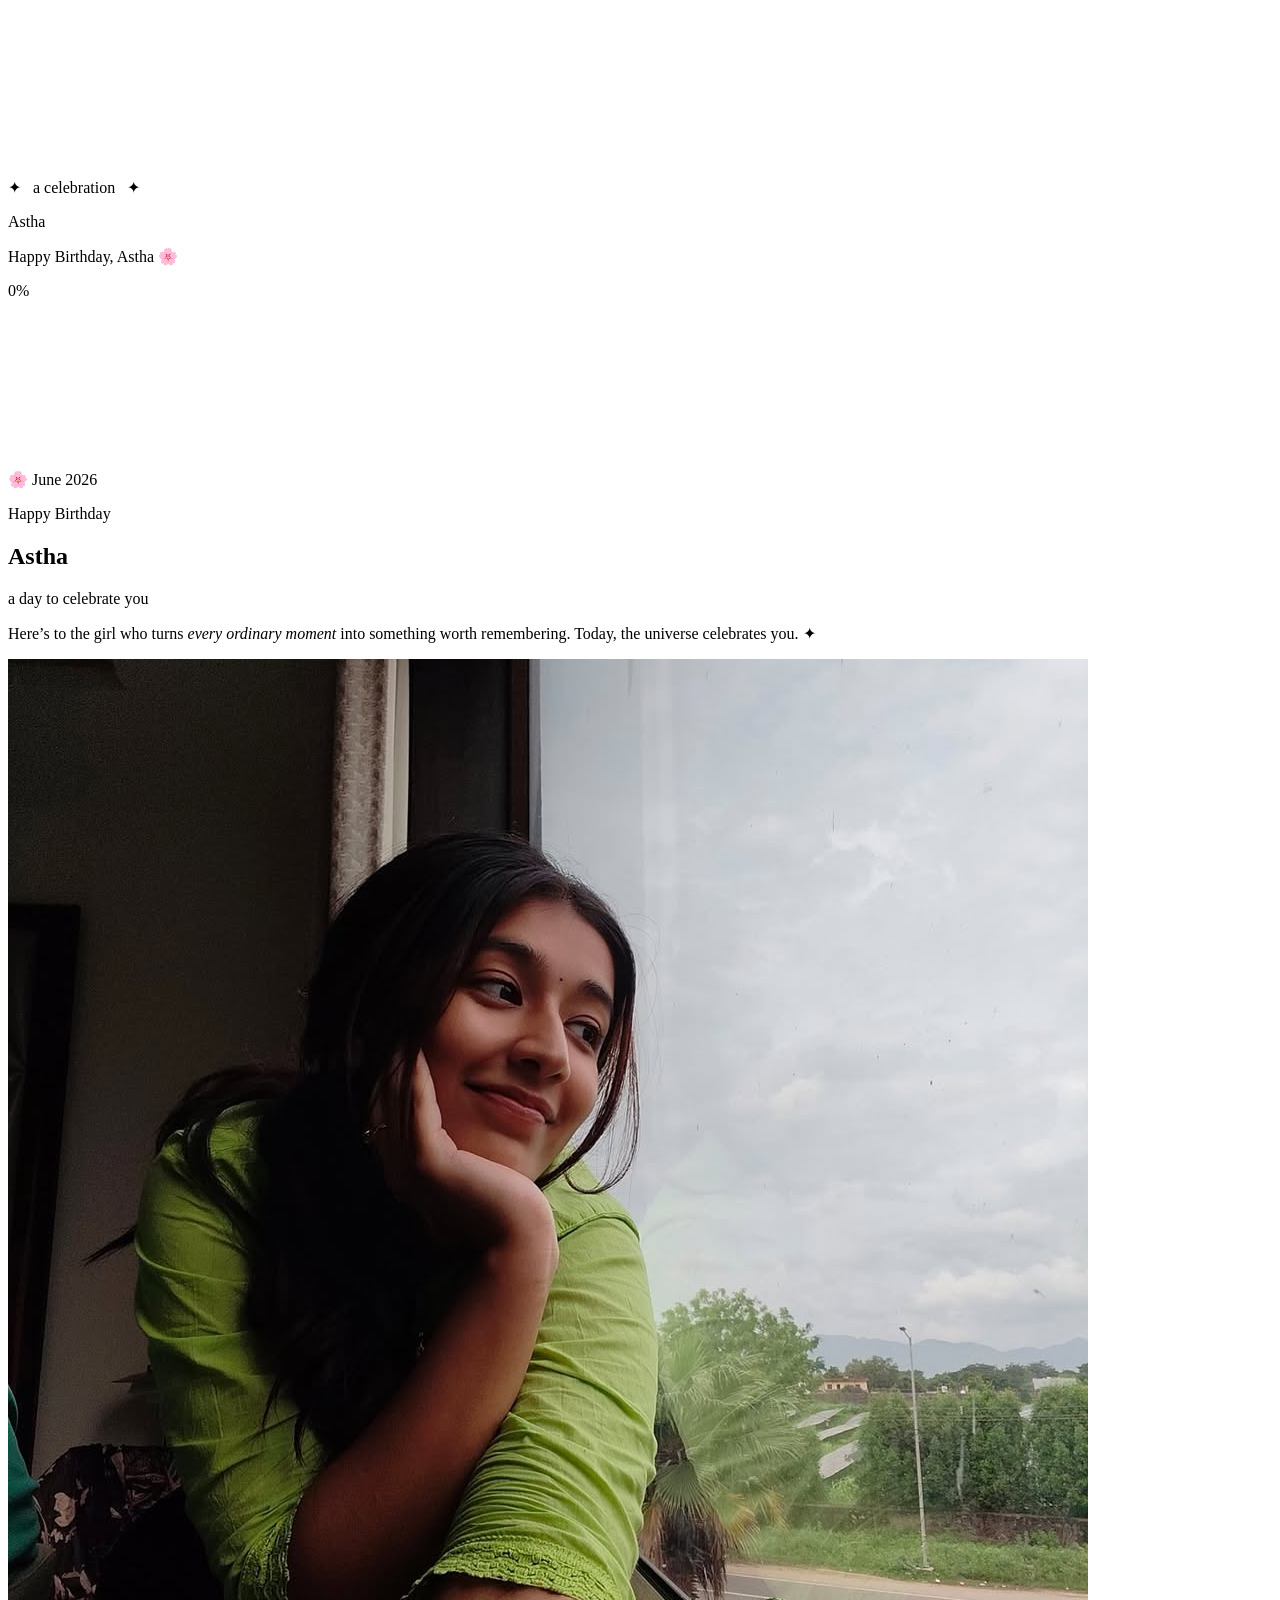
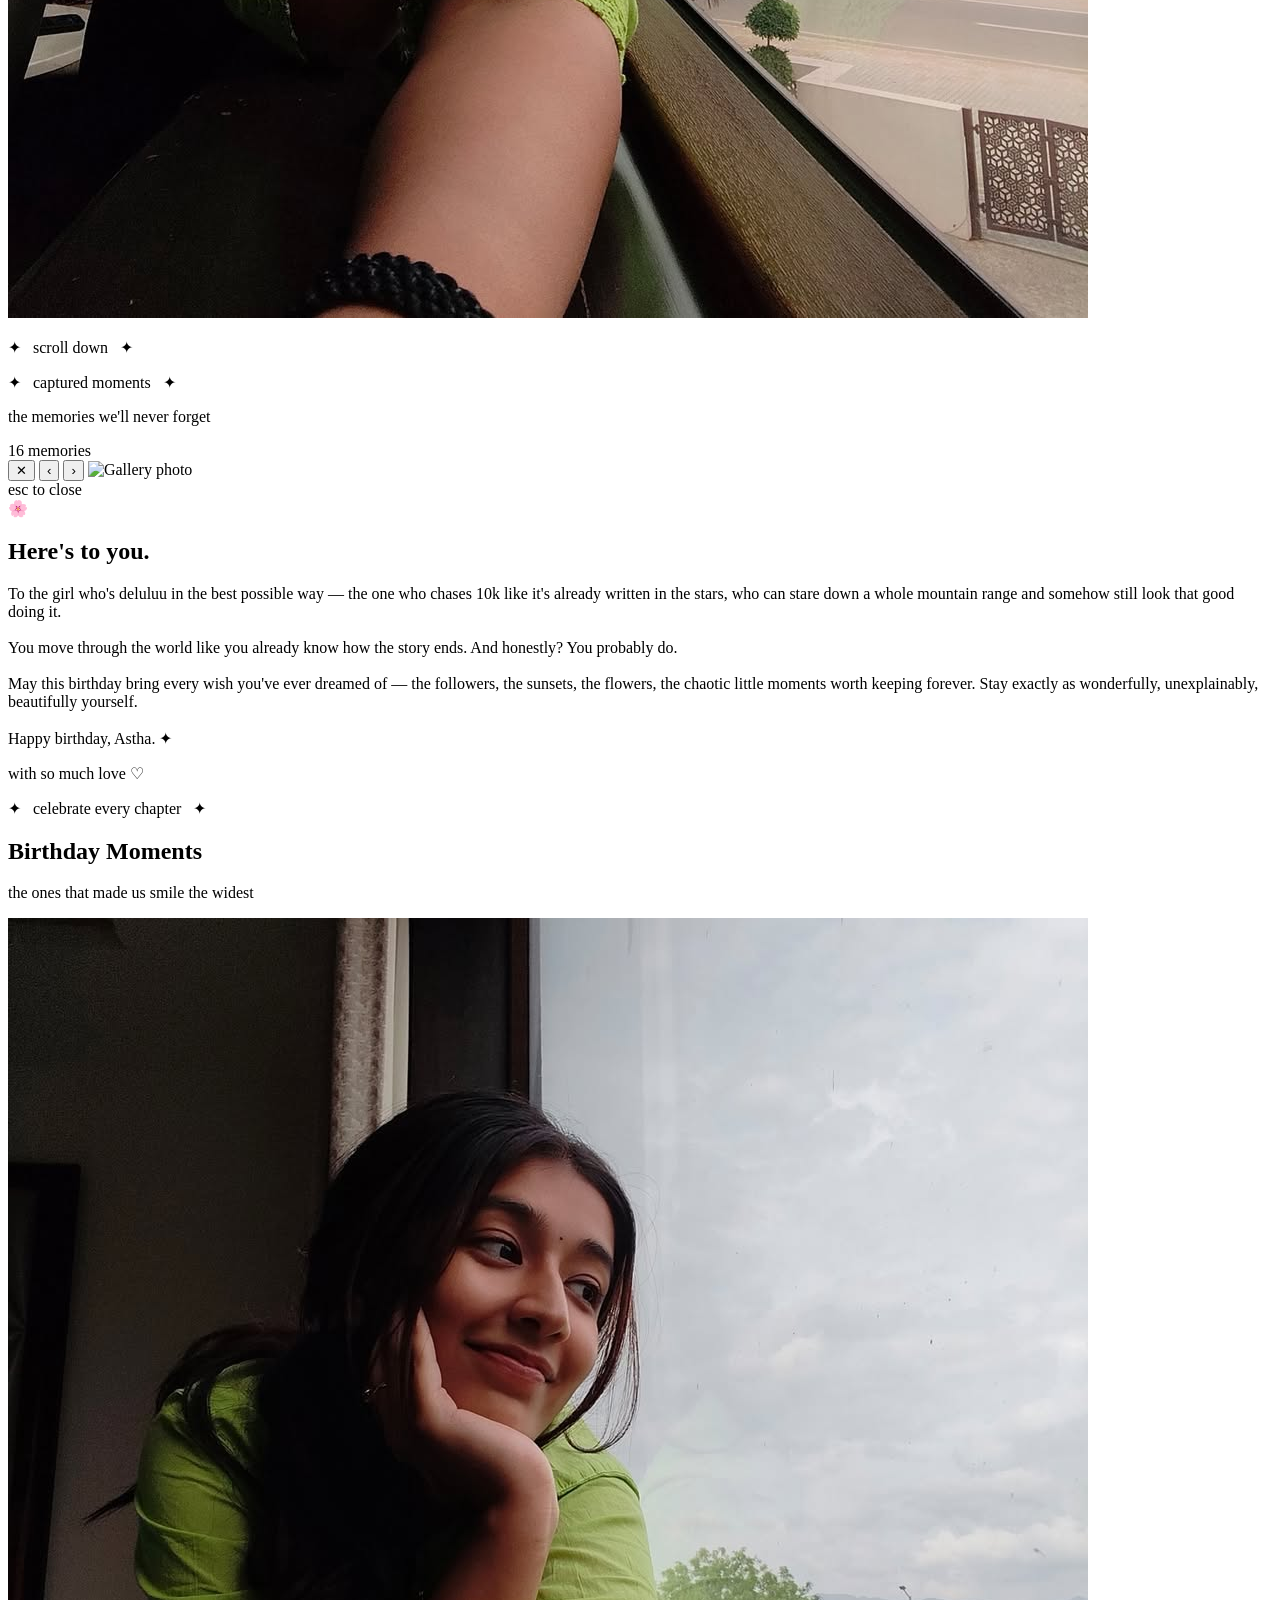
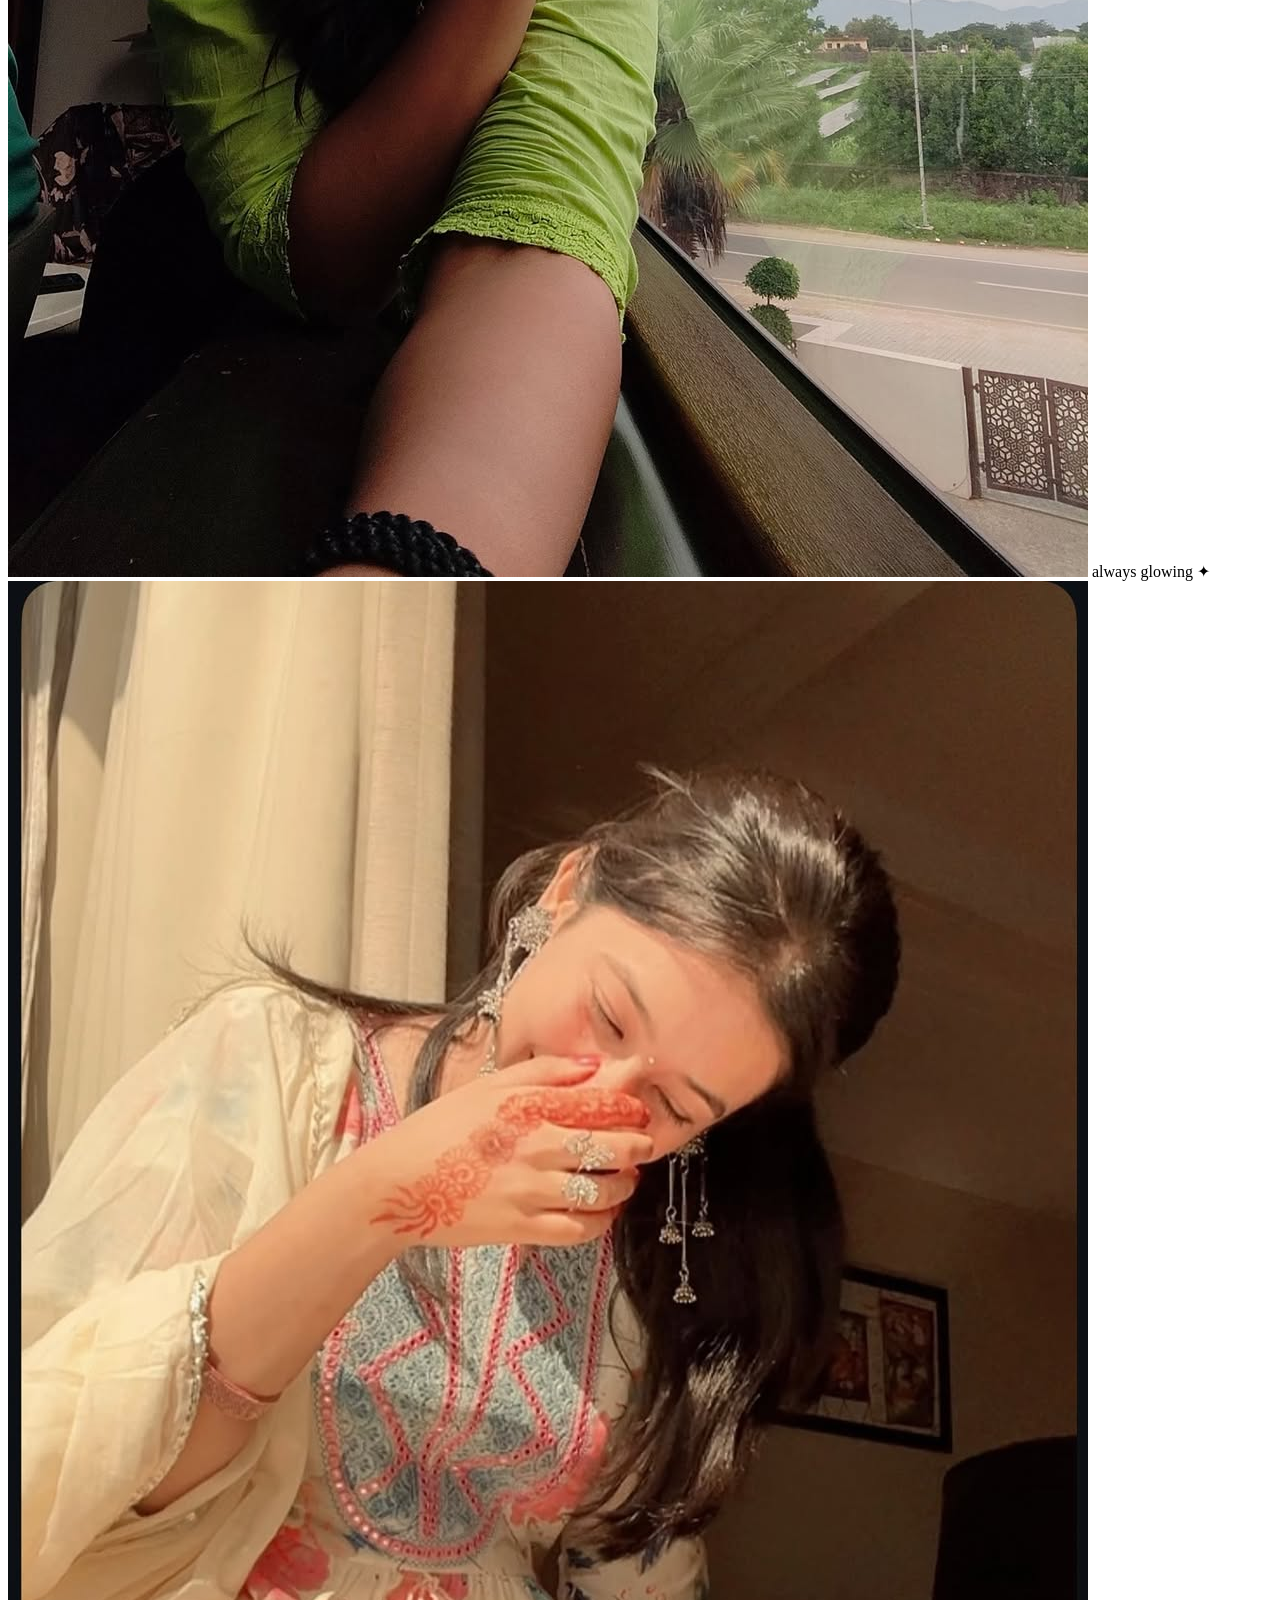
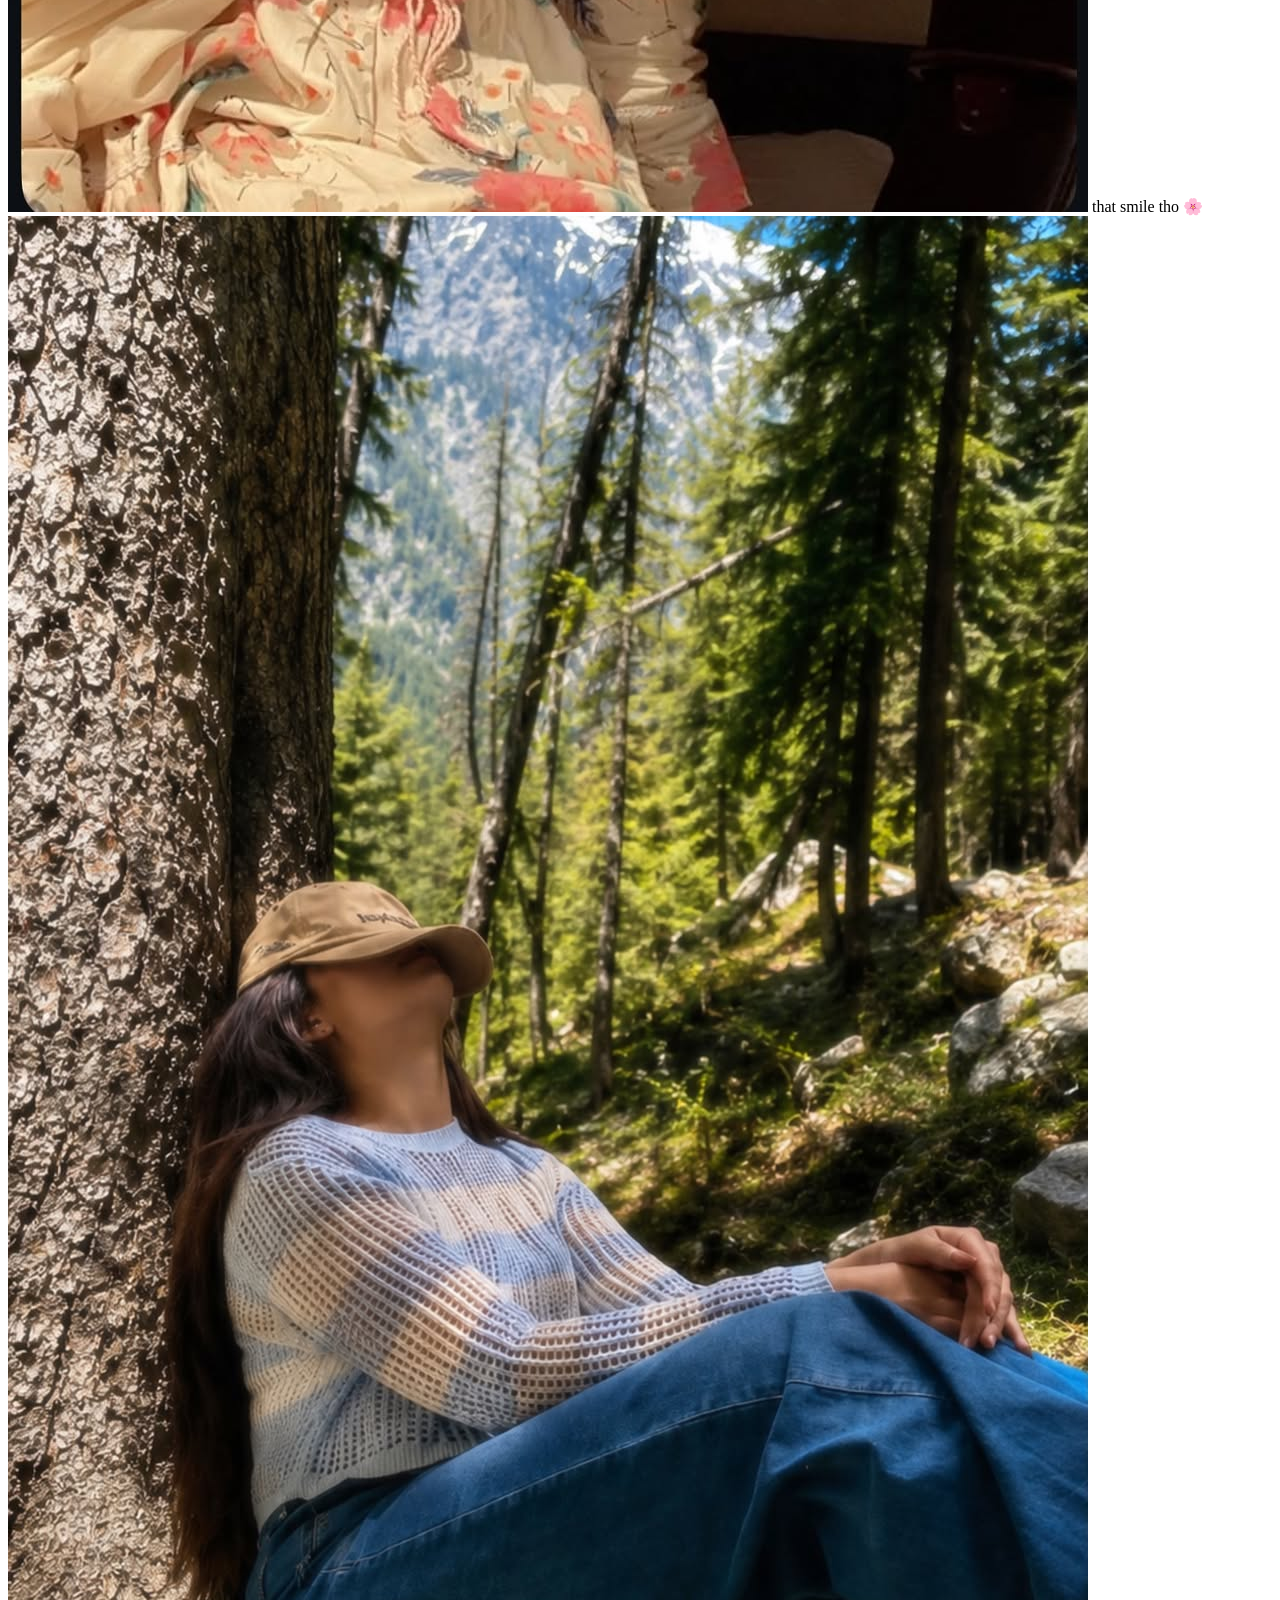
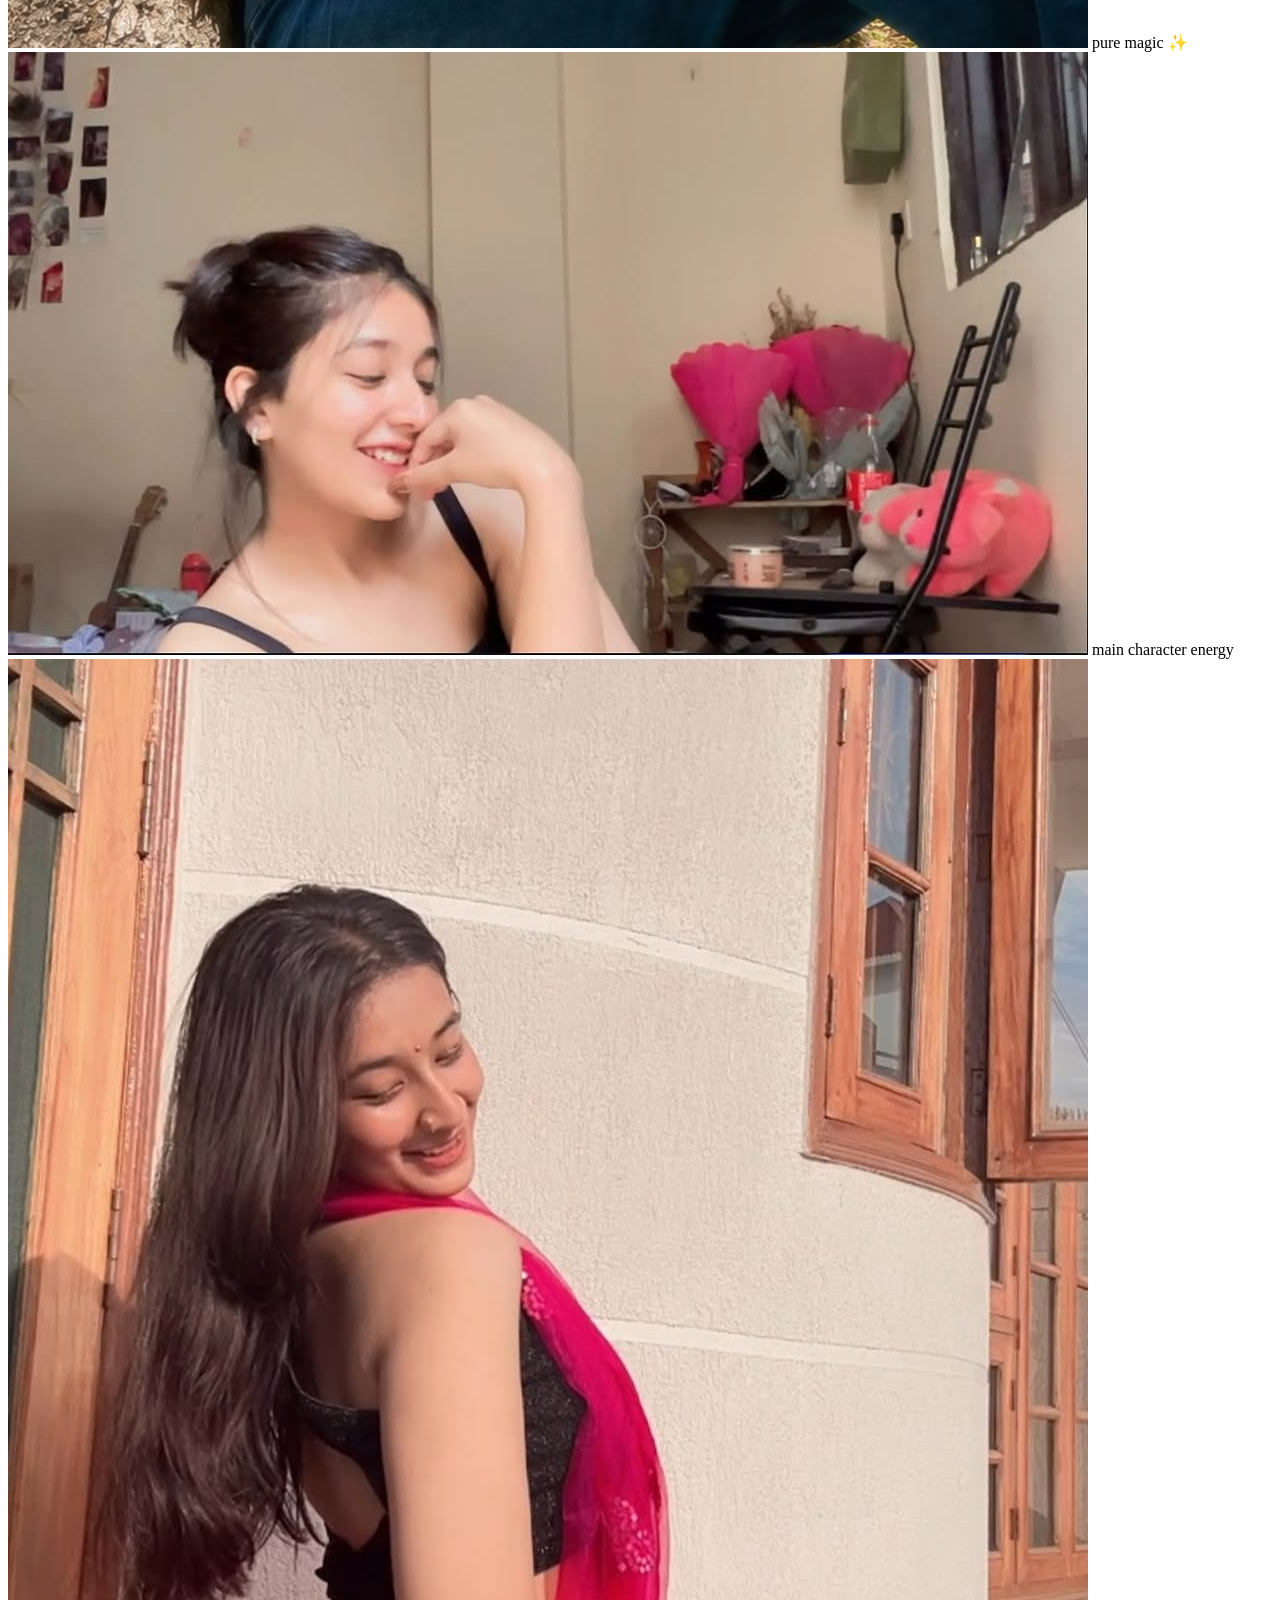
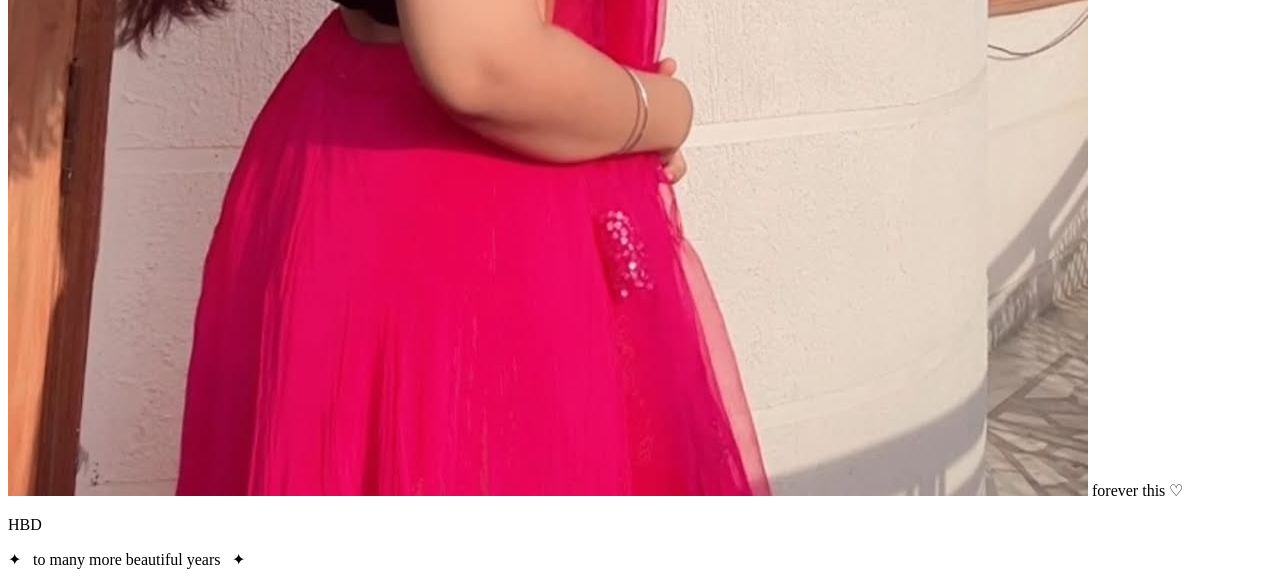
==== index.html @ abc04888 "Fix HTML structure and update stylesheet link" ====
<!DOCTYPE html>
<html lang="en">

<head>
    <meta charset="UTF-8" />
    <meta name="viewport" content="width=device-width, initial-scale=1.0" />
    <title>Happy Birthday, Astha 🌸</title>
    <meta name="description" content="A beautiful birthday celebration page for Astha — filled with memories, wishes, and love." />
    <link rel="preconnect" href="https://fonts.googleapis.com" />
    <link rel="preconnect" href="https://fonts.gstatic.com" crossorigin />
    <link
        href="https://fonts.googleapis.com/css2?family=Bodoni+Moda:ital,opsz,wght@0,6..96,300;1,6..96,300&family=Plus+Jakarta+Sans:wght@300;400;500&family=Dancing+Script:wght@600;700&display=swap"
        rel="stylesheet" />
    <link rel="stylesheet" href="Style.css" />
</head>

<body class="loading">

    <!-- scroll bar -->
    <div id="scroll-bar"></div>

    <!-- ══════ LOADER ══════ -->
    <div id="loader">
        <canvas id="loader-canvas"></canvas>
        <p class="ldr-pre">✦ &nbsp; a celebration &nbsp; ✦</p>
        <div class="ldr-name" aria-label="Astha">
            <span class="ll">A</span><span class="ll">s</span><span class="ll">t</span><span class="ll">h</span><span
                class="ll">a</span>
        </div>
        <p class="ldr-wish">Happy Birthday, Astha 🌸</p>
        <div class="ldr-bar-wrap">
            <div class="ldr-bar"></div>
        </div>
        <p class="ldr-pct" id="ldr-pct">0%</p>
    </div>

    <!-- ══════ MAIN CANVAS ══════ -->
    <canvas id="petals"></canvas>

    <!-- ══════ HERO ══════ -->
    <section class="hero">
        <div class="hero-glow" id="hero-glow"></div>

        <!-- Left: Message -->
        <div class="hero-left">
            <span class="hero-tag">🌸 June 2026</span>
            <p class="hero-greeting">Happy Birthday</p>
            <h1 class="hero-name-full">Astha</h1>
            <p class="hero-date">a day to celebrate you</p>
            <p class="hero-wish">Here’s to the girl who turns <em>every ordinary moment</em> into something worth remembering. Today, the universe celebrates you. ✦</p>
        </div>

        <!-- Right: Full photo -->
        <div class="hero-right">
            <div class="hero-img-glow"></div>
            <img src="imgs/img (2).jpg" alt="Astha" />
        </div>

        <div class="hero-bottom">
            <p class="hero-scroll-txt">✦ &nbsp; scroll down &nbsp; ✦</p>
            <div class="chevron"></div>
        </div>
    </section>

    <!-- ══════ MARQUEE ══════ -->
    <div class="marquee-wrap" aria-hidden="true">
        <div class="mq-track" id="mq"></div>
    </div>

    <!-- ══════ GALLERY ══════ -->
    <section class="gallery-section">
        <div class="gallery-header">
            <div class="eye-wrap" id="eye-wrap">
                <span class="eye-inner">✦ &nbsp; captured moments &nbsp; ✦</span>
            </div>
            <p class="gallery-subtitle" id="gallery-subtitle">the memories we'll never forget</p>
            <div class="gallery-header-line">
                <span class="gallery-counter">16 memories</span>
            </div>
        </div>
        <div class="masonry" id="gallery"></div>
    </section>

    <!-- ══════ LIGHTBOX ══════ -->
    <div class="lightbox" id="lightbox">
        <div class="lightbox-backdrop" id="lightbox-backdrop"></div>
        <div class="lightbox-content">
            <button class="lightbox-close" id="lightbox-close" aria-label="Close lightbox">✕</button>
            <button class="lightbox-nav lightbox-prev" id="lightbox-prev" aria-label="Previous image">‹</button>
            <button class="lightbox-nav lightbox-next" id="lightbox-next" aria-label="Next image">›</button>
            <img class="lightbox-img" id="lightbox-img" src="" alt="Gallery photo" />
            <div class="lightbox-meta">
                <span class="lightbox-num" id="lightbox-num"></span>
                <span class="lightbox-dot"></span>
                <span class="lightbox-hint">esc to close</span>
            </div>
            <div class="lightbox-indicators" id="lightbox-indicators"></div>
        </div>
    </div>

    <!-- ══════ DIVIDER ══════ -->
    <div class="divider" aria-hidden="true"><span>🌸</span></div>

    <!-- ══════ MESSAGE ══════ -->
    <section class="msg-section">
        <h2 class="msg-title" id="msg-title">Here's to you.</h2>
        <p class="msg-body" id="msg-body">
            To the girl who's <span class="msg-em">deluluu</span> in the best possible way — the one who
            chases <span class="msg-hi">10k</span> like it's already written in the stars,
            who can stare down a whole mountain range and somehow still look that good doing it.
            <br /><br />
            You move through the world like you already know how the story ends.
            And honestly? You probably do.
            <br /><br />
            May this birthday bring every wish you've ever dreamed of —
            the followers, the sunsets, the flowers, the chaotic little moments worth keeping forever.
            Stay exactly as <span class="msg-em">wonderfully, unexplainably, beautifully</span> yourself.
            <br /><br />
            <span class="msg-hi">Happy birthday, Astha. ✦</span>
        </p>
        <span class="msg-sig">with so much love ♡</span>
    </section>

    <!-- ══════ BIRTHDAY MOMENTS ══════ -->
    <section class="bday-section" id="bday-section">
        <div class="bday-header">
            <p class="bday-eyebrow" id="bday-eyebrow">✦ &nbsp; celebrate every chapter &nbsp; ✦</p>
            <h2 class="bday-title" id="bday-title">Birthday Moments</h2>
            <p class="bday-subtitle" id="bday-subtitle">the ones that made us smile the widest</p>
        </div>

        <div class="bday-scatter" id="bday-scatter">
            <div class="bday-polaroid" id="bday-pol-1">
                <img src="imgs/img (2).jpg" alt="Birthday moment" loading="lazy" />
                <span class="bday-polaroid-label">always glowing ✦</span>
            </div>
            <div class="bday-polaroid" id="bday-pol-2">
                <img src="imgs/img (5).jpg" alt="Birthday moment" loading="lazy" />
                <span class="bday-polaroid-label">that smile tho 🌸</span>
            </div>
            <div class="bday-polaroid" id="bday-pol-3">
                <img src="imgs/img (8).jpg" alt="Birthday moment" loading="lazy" />
                <span class="bday-polaroid-label">pure magic ✨</span>
            </div>
            <div class="bday-polaroid" id="bday-pol-4">
                <img src="imgs/img (12).jpg" alt="Birthday moment" loading="lazy" />
                <span class="bday-polaroid-label">main character energy</span>
            </div>
            <div class="bday-polaroid" id="bday-pol-5">
                <img src="imgs/img (14).jpg" alt="Birthday moment" loading="lazy" />
                <span class="bday-polaroid-label">forever this ♡</span>
            </div>
        </div>

        <div class="bday-footer">
            <p class="bday-wish-big">HBD</p>
            <p class="bday-footer-sub">✦ &nbsp; to many more beautiful years &nbsp; ✦</p>
        </div>
    </section>

    <script src="script.js"></script>
</body>

</html>
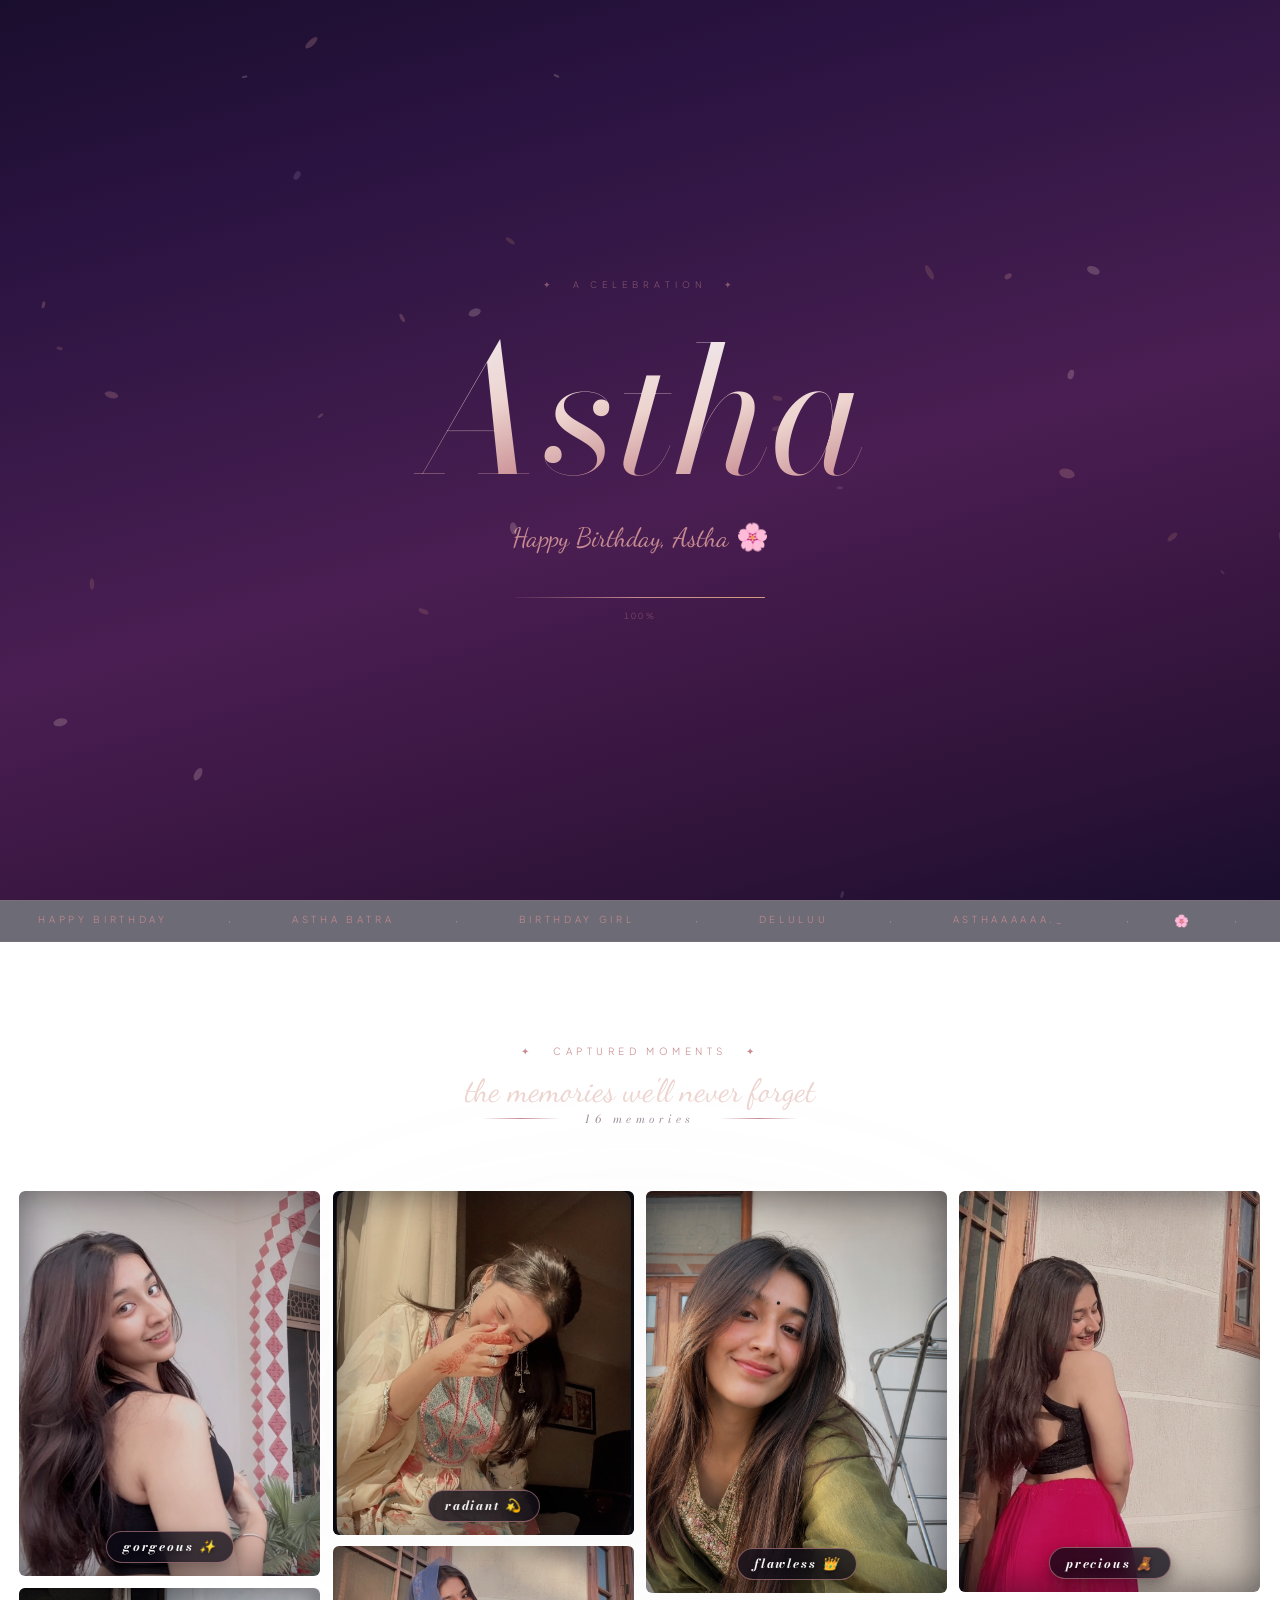
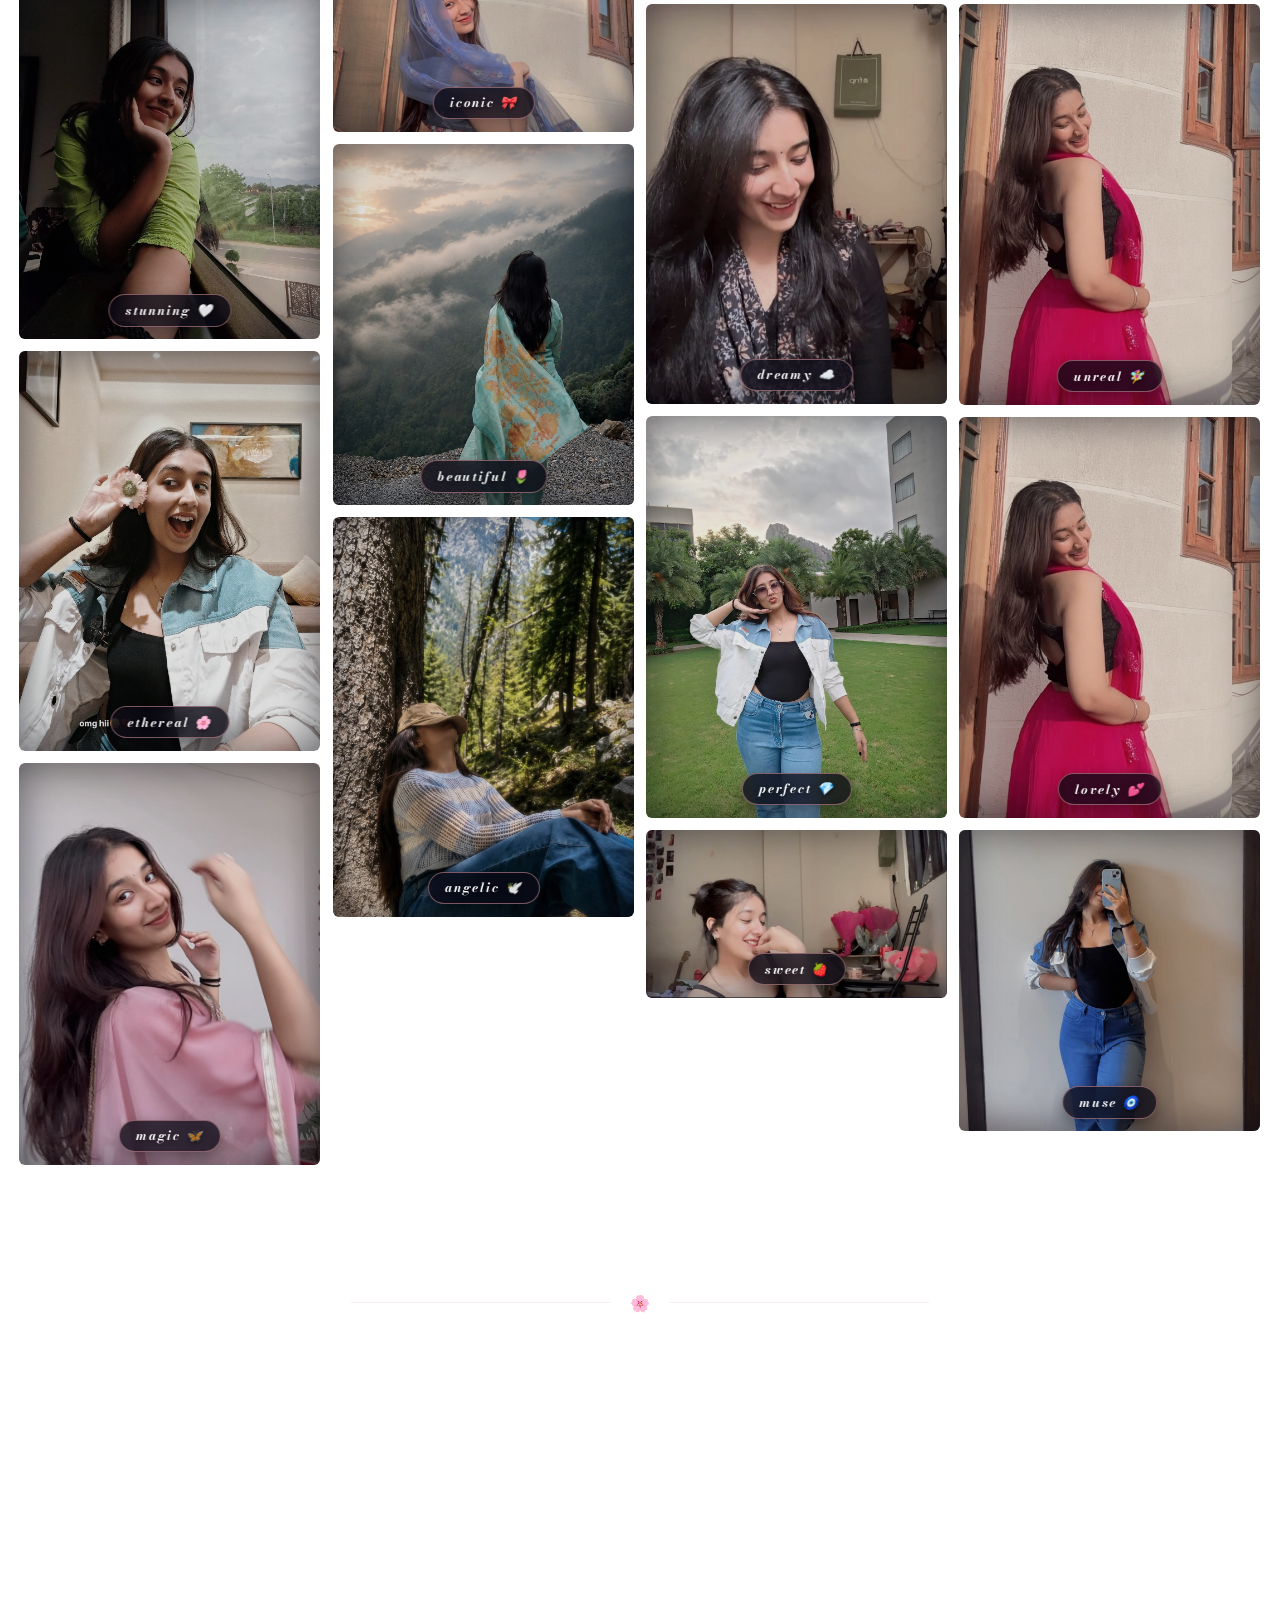
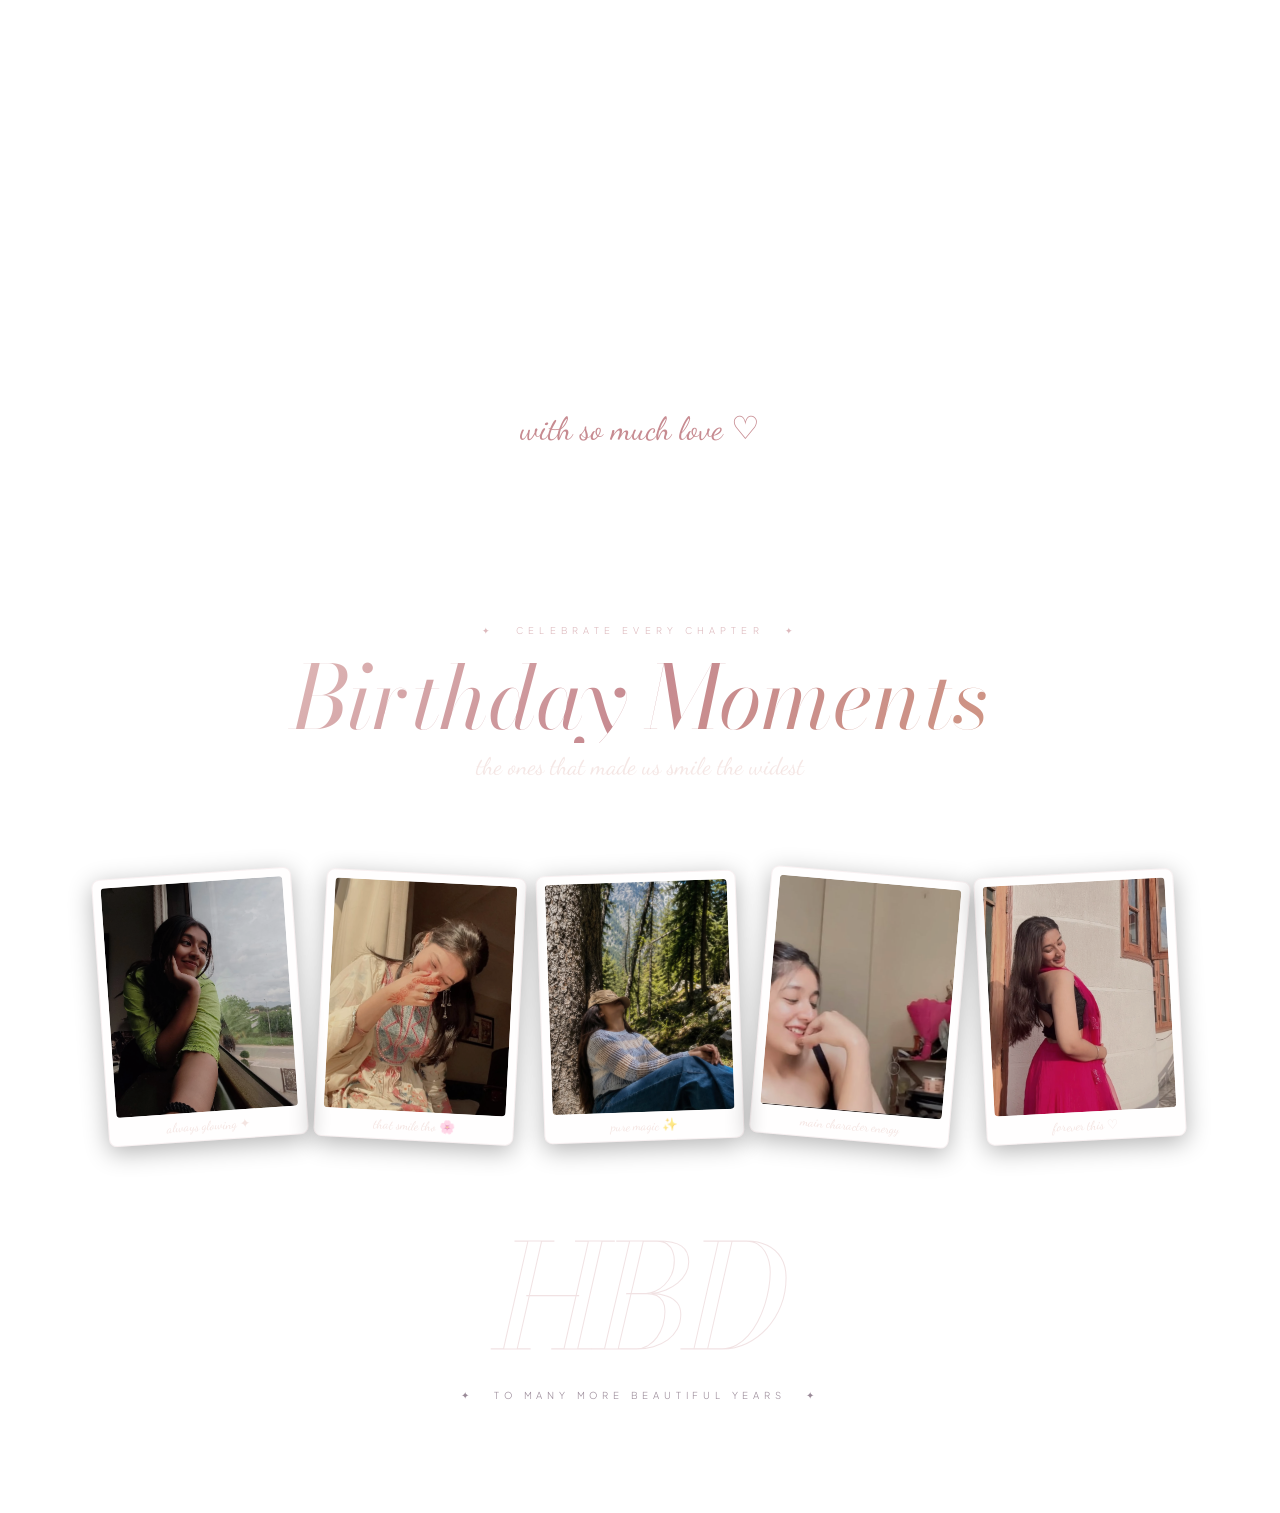
==== commit 45e3506d: "Replace script source from n.js to script.js" ====
--- a/index.html
+++ b/index.html
@@ -11,7 +11,7 @@
     <link
         href="https://fonts.googleapis.com/css2?family=Bodoni+Moda:ital,opsz,wght@0,6..96,300;1,6..96,300&family=Plus+Jakarta+Sans:wght@300;400;500&family=Dancing+Script:wght@600;700&display=swap"
         rel="stylesheet" />
-    <link rel="stylesheet" href="Style.css" />
+    <link rel="stylesheet" href="style.css" />
 </head>
 
 <body class="loading">
--- a/style.css
+++ b/style.css
@@ -0,0 +1,1372 @@
+*,
+        *::before,
+        *::after {
+            margin: 0;
+            padding: 0;
+            box-sizing: border-box;
+        }
+
+        :root {
+            --bg: #06050F;
+            --rose: #C78B91;
+            --peach: #D49B7A;
+            --blush: #EDD4CF;
+            --lav: #B0A7C8;
+            --text: #F0E8ED;
+            --body: #C8B8C4;
+            --dim: #9A8A98;
+            --sub: #7A6A78;
+            --line: rgba(199, 139, 145, .15);
+            --gold: #E8C897;
+        }
+
+        html {
+            scroll-behavior: smooth;
+        }
+
+        body {
+            background: linear-gradient(165deg,
+                    #1a0e2e 0%,
+                    #2a1340 20%,
+                    #3b1a4a 40%,
+                    #4a1e52 55%,
+                    #3d1845 70%,
+                    #2e1338 85%,
+                    #1a0e2e 100%);
+            background-attachment: fixed;
+            color: var(--text);
+            font-family: 'Plus Jakarta Sans', sans-serif;
+            font-weight: 300;
+            overflow-x: hidden;
+        }
+
+        body.loading {
+            overflow: hidden;
+        }
+
+        /* ══════════════════════════════════
+       LOADER
+    ══════════════════════════════════ */
+        #loader {
+            position: fixed;
+            inset: 0;
+            z-index: 9999;
+            background: linear-gradient(165deg,
+                    #1a0e2e 0%,
+                    #2a1340 20%,
+                    #3b1a4a 40%,
+                    #4a1e52 55%,
+                    #3d1845 70%,
+                    #2e1338 85%,
+                    #1a0e2e 100%);
+            display: flex;
+            flex-direction: column;
+            align-items: center;
+            justify-content: center;
+            pointer-events: all;
+            transition: transform 1.1s cubic-bezier(.76, 0, .24, 1);
+        }
+
+        #loader.exit {
+            transform: translateY(-100vh);
+            pointer-events: none;
+        }
+
+        #loader-canvas {
+            position: absolute;
+            inset: 0;
+            pointer-events: none;
+        }
+
+        .ldr-pre {
+            font-size: .56rem;
+            letter-spacing: .55em;
+            text-transform: uppercase;
+            color: rgba(199, 139, 145, .55);
+            margin-bottom: 2rem;
+            opacity: 0;
+            animation: rise .7s ease both .05s;
+            position: relative;
+            z-index: 1;
+        }
+
+        .ldr-name {
+            display: flex;
+            align-items: baseline;
+            gap: .04em;
+            position: relative;
+            z-index: 1;
+        }
+
+        .ll {
+            font-family: 'Bodoni Moda', serif;
+            font-size: clamp(4rem, 16vw, 11rem);
+            font-weight: 300;
+            font-style: italic;
+            line-height: 1;
+            opacity: 0;
+            transform: translateY(30px);
+            filter: blur(14px);
+            background: linear-gradient(160deg, var(--text) 10%, var(--blush) 50%, var(--rose) 90%);
+            -webkit-background-clip: text;
+            -webkit-text-fill-color: transparent;
+            background-clip: text;
+            animation: letterIn .9s cubic-bezier(.22, 1, .36, 1) both;
+        }
+
+        .ll:nth-child(1) {
+            animation-delay: .12s;
+        }
+
+        .ll:nth-child(2) {
+            animation-delay: .26s;
+        }
+
+        .ll:nth-child(3) {
+            animation-delay: .40s;
+        }
+
+        .ll:nth-child(4) {
+            animation-delay: .54s;
+        }
+
+        .ll:nth-child(5) {
+            animation-delay: .68s;
+        }
+
+        @keyframes letterIn {
+            to {
+                opacity: 1;
+                transform: translateY(0);
+                filter: blur(0);
+            }
+        }
+
+        .ldr-wish {
+            font-family: 'Dancing Script', cursive;
+            font-size: clamp(1.1rem, 2.8vw, 1.65rem);
+            color: var(--rose);
+            margin-top: 1.5rem;
+            opacity: 0;
+            animation: rise .7s ease both 1.35s;
+            position: relative;
+            z-index: 1;
+        }
+
+        .ldr-bar-wrap {
+            width: min(250px, 55vw);
+            height: 1px;
+            background: rgba(199, 139, 145, .1);
+            margin-top: 2.8rem;
+            overflow: hidden;
+            border-radius: 1px;
+            position: relative;
+            z-index: 1;
+        }
+
+        .ldr-bar {
+            height: 100%;
+            width: 0%;
+            background: linear-gradient(90deg, transparent, var(--rose), var(--peach));
+            animation: barFill 1.8s cubic-bezier(.22, 1, .36, 1) both 1.15s;
+        }
+
+        @keyframes barFill {
+            to {
+                width: 100%;
+            }
+        }
+
+        .ldr-pct {
+            font-size: .52rem;
+            letter-spacing: .3em;
+            color: rgba(199, 139, 145, .45);
+            margin-top: .75rem;
+            font-variant-numeric: tabular-nums;
+            position: relative;
+            z-index: 1;
+        }
+
+        /* ══════════════════════════════════
+       SCROLL PROGRESS
+    ══════════════════════════════════ */
+        #scroll-bar {
+            position: fixed;
+            top: 0;
+            left: 0;
+            height: 2px;
+            width: 0%;
+            background: linear-gradient(90deg, var(--rose), var(--peach));
+            z-index: 1000;
+            pointer-events: none;
+            transition: width .1s linear;
+        }
+
+        /* ══════════════════════════════════
+       CANVAS
+    ══════════════════════════════════ */
+        #petals {
+            position: fixed;
+            inset: 0;
+            pointer-events: none;
+            z-index: 1;
+        }
+
+        /* ══════════════════════════════════
+       HERO
+    ══════════════════════════════════ */
+        .hero {
+            min-height: 100svh;
+            display: flex;
+            align-items: center;
+            position: relative;
+            z-index: 2;
+            overflow: hidden;
+        }
+
+        .hero-glow {
+            position: absolute;
+            width: 75vmax;
+            height: 75vmax;
+            border-radius: 50%;
+            background: radial-gradient(circle,
+                    rgba(212, 155, 122, .1) 0%,
+                    rgba(199, 139, 145, .06) 35%,
+                    transparent 68%);
+            top: 50%;
+            left: 25%;
+            transform: translate(-50%, -50%);
+            pointer-events: none;
+            will-change: transform;
+            animation: glowPulse 6s ease-in-out infinite;
+        }
+
+        @keyframes glowPulse {
+            0%, 100% { opacity: 1; }
+            50% { opacity: .65; }
+        }
+
+        /* Left side — text */
+        .hero-left {
+            flex: 1;
+            padding: 4rem 3rem 4rem 6vw;
+            display: flex;
+            flex-direction: column;
+            justify-content: center;
+            position: relative;
+            z-index: 2;
+        }
+
+        .hero-tag {
+            font-size: .55rem;
+            letter-spacing: .6em;
+            text-transform: uppercase;
+            color: var(--dim);
+            margin-bottom: 1.8rem;
+            opacity: 0;
+            animation: rise .9s cubic-bezier(.22, 1, .36, 1) both 3.3s;
+            display: flex;
+            align-items: center;
+            gap: .8rem;
+        }
+
+        .hero-tag::before,
+        .hero-tag::after {
+            content: '';
+            width: 28px;
+            height: 1px;
+            background: rgba(199, 139, 145, .3);
+        }
+
+        .hero-greeting {
+            font-family: 'Dancing Script', cursive;
+            font-size: clamp(2.4rem, 6vw, 4rem);
+            color: var(--rose);
+            font-weight: 600;
+            margin-bottom: .2rem;
+            opacity: 0;
+            animation: rise .9s cubic-bezier(.22, 1, .36, 1) both 3.5s;
+        }
+
+        .hero-name-full {
+            font-family: 'Bodoni Moda', serif;
+            font-size: clamp(5.5rem, 15vw, 12rem);
+            font-weight: 300;
+            font-style: italic;
+            line-height: .88;
+            letter-spacing: -.02em;
+            background: linear-gradient(155deg,
+                    var(--text) 15%, var(--blush) 45%, var(--rose) 75%, var(--peach) 100%);
+            -webkit-background-clip: text;
+            -webkit-text-fill-color: transparent;
+            background-clip: text;
+            opacity: 0;
+            transform: translateY(30px);
+            filter: blur(10px);
+            animation: heroNameIn 1.2s cubic-bezier(.22, 1, .36, 1) both 3.7s;
+        }
+
+        @keyframes heroNameIn {
+            to {
+                opacity: 1;
+                transform: translateY(0);
+                filter: blur(0);
+            }
+        }
+
+        .hero-date {
+            font-family: 'Bodoni Moda', serif;
+            font-size: .7rem;
+            letter-spacing: .4em;
+            color: var(--dim);
+            font-style: italic;
+            margin-top: 1.4rem;
+            opacity: 0;
+            animation: rise .9s cubic-bezier(.22, 1, .36, 1) both 4.2s;
+        }
+
+        .hero-wish {
+            font-size: .95rem;
+            line-height: 1.9;
+            color: var(--body);
+            font-weight: 300;
+            max-width: 400px;
+            margin-top: 1.8rem;
+            opacity: 0;
+            animation: rise .9s cubic-bezier(.22, 1, .36, 1) both 4.5s;
+        }
+
+        .hero-wish em {
+            color: var(--blush);
+            font-style: normal;
+            font-weight: 400;
+        }
+
+        /* Right side — full photo */
+        .hero-right {
+            flex: 0 0 45%;
+            position: relative;
+            min-height: 100svh;
+            overflow: hidden;
+            opacity: 0;
+            animation: heroImgIn 1.4s cubic-bezier(.22, 1, .36, 1) both 3.3s;
+        }
+
+        @keyframes heroImgIn {
+            from {
+                opacity: 0;
+                transform: translateX(40px);
+            }
+            to {
+                opacity: 1;
+                transform: translateX(0);
+            }
+        }
+
+        .hero-right img {
+            width: 100%;
+            height: 100%;
+            object-fit: cover;
+            display: block;
+            filter: saturate(.85) brightness(.88) contrast(1.05);
+            transition: filter .6s ease;
+        }
+
+        .hero-right:hover img {
+            filter: saturate(1.1) brightness(.95);
+        }
+
+        /* Vignette + left fade */
+        .hero-right::before {
+            content: '';
+            position: absolute;
+            inset: 0;
+            background: linear-gradient(to right,
+                    rgba(26, 14, 46, .7) 0%,
+                    rgba(26, 14, 46, .2) 15%,
+                    transparent 40%);
+            pointer-events: none;
+            z-index: 1;
+        }
+
+        .hero-right::after {
+            content: '';
+            position: absolute;
+            inset: 0;
+            box-shadow: inset 0 0 60px rgba(6, 5, 15, .4);
+            pointer-events: none;
+            z-index: 1;
+        }
+
+        /* Photo glow accent */
+        .hero-img-glow {
+            position: absolute;
+            bottom: -20%;
+            right: -10%;
+            width: 60%;
+            height: 50%;
+            background: radial-gradient(circle, rgba(199, 139, 145, .15) 0%, transparent 65%);
+            filter: blur(60px);
+            pointer-events: none;
+            z-index: 0;
+        }
+
+        .hero-bottom {
+            position: absolute;
+            bottom: 2rem;
+            left: 50%;
+            transform: translateX(-50%);
+            display: flex;
+            flex-direction: column;
+            align-items: center;
+            gap: .7rem;
+            opacity: 0;
+            animation: rise .9s cubic-bezier(.22, 1, .36, 1) both 5s;
+            z-index: 3;
+        }
+
+        .hero-scroll-txt {
+            font-family: 'Bodoni Moda', serif;
+            font-size: .6rem;
+            letter-spacing: .45em;
+            color: var(--sub);
+            white-space: nowrap;
+        }
+
+        @media (max-width: 768px) {
+            .hero {
+                flex-direction: column-reverse;
+                min-height: auto;
+            }
+
+            .hero-left {
+                padding: 3rem 2rem 4rem;
+                text-align: center;
+                align-items: center;
+            }
+
+            .hero-right {
+                flex: 0 0 auto;
+                min-height: 50vh;
+                width: 100%;
+            }
+
+            .hero-right::before {
+                background: linear-gradient(to top,
+                        rgba(26, 14, 46, .8) 0%,
+                        rgba(26, 14, 46, .3) 30%,
+                        transparent 60%);
+            }
+
+            .hero-bottom {
+                position: relative;
+                bottom: auto;
+                left: auto;
+                transform: none;
+                margin-top: 1rem;
+                margin-bottom: 1.5rem;
+            }
+
+            .hero-name-full {
+                font-size: clamp(4.5rem, 18vw, 8rem);
+            }
+        }
+
+        .chevron {
+            width: 12px;
+            height: 12px;
+            border-right: 1px solid rgba(199, 139, 145, .45);
+            border-bottom: 1px solid rgba(199, 139, 145, .45);
+            transform: rotate(45deg);
+            animation: chev 2.2s ease-in-out infinite;
+        }
+
+        @keyframes chev {
+
+            0%,
+            100% {
+                opacity: .5;
+                transform: rotate(45deg) translateY(0);
+            }
+
+            50% {
+                opacity: 1;
+                transform: rotate(45deg) translateY(5px);
+            }
+        }
+
+        /* ══════════════════════════════════
+       MARQUEE
+    ══════════════════════════════════ */
+        .marquee-wrap {
+            position: relative;
+            z-index: 2;
+            overflow: hidden;
+            border-top: 1px solid var(--line);
+            border-bottom: 1px solid var(--line);
+            padding: .78rem 0;
+            background: rgba(12, 9, 25, .6);
+            backdrop-filter: blur(4px);
+        }
+
+        .mq-track {
+            display: flex;
+            width: max-content;
+            animation: ticker 26s linear infinite;
+        }
+
+        .mq-item {
+            font-size: .6rem;
+            letter-spacing: .38em;
+            text-transform: uppercase;
+            color: var(--rose);
+            padding: 0 2.4rem;
+            white-space: nowrap;
+        }
+
+        .mq-dot {
+            color: var(--peach);
+            letter-spacing: 0;
+            padding: 0 1.4rem;
+            font-size: .75rem;
+        }
+
+        @keyframes ticker {
+            from {
+                transform: translateX(0);
+            }
+
+            to {
+                transform: translateX(-50%);
+            }
+        }
+
+        /* ══════════════════════════════════
+       GALLERY — ENHANCED CREATIVE
+    ══════════════════════════════════ */
+        .gallery-section {
+            position: relative;
+            z-index: 2;
+            padding: 6rem 1.2rem 7rem;
+            overflow: hidden;
+        }
+
+        /* Ambient glow behind gallery */
+        .gallery-section::before {
+            content: '';
+            position: absolute;
+            top: 10%;
+            left: 50%;
+            transform: translateX(-50%);
+            width: 80vw;
+            height: 60vh;
+            background: radial-gradient(ellipse, rgba(199, 139, 145, .06) 0%, rgba(176, 167, 200, .04) 40%, transparent 70%);
+            pointer-events: none;
+            filter: blur(60px);
+        }
+
+        /* Film strip header */
+        .gallery-header {
+            text-align: center;
+            margin-bottom: 4rem;
+            position: relative;
+        }
+
+        .gallery-header-line {
+            display: flex;
+            align-items: center;
+            justify-content: center;
+            gap: 1.5rem;
+            margin-bottom: 1.2rem;
+        }
+
+        .gallery-header-line::before,
+        .gallery-header-line::after {
+            content: '';
+            width: 80px;
+            height: 1px;
+            background: linear-gradient(90deg, transparent, var(--rose), transparent);
+        }
+
+        .gallery-counter {
+            font-family: 'Bodoni Moda', serif;
+            font-size: .7rem;
+            letter-spacing: .4em;
+            color: var(--dim);
+            font-style: italic;
+        }
+
+        .eye-wrap {
+            text-align: center;
+            margin-bottom: .8rem;
+            overflow: hidden;
+        }
+
+        .eye-inner {
+            display: inline-block;
+            font-size: .62rem;
+            letter-spacing: .45em;
+            text-transform: uppercase;
+            color: var(--rose);
+            opacity: 0;
+            transform: translateY(100%);
+            transition: opacity .7s ease, transform .7s cubic-bezier(.22, 1, .36, 1);
+        }
+
+        .eye-wrap.on .eye-inner {
+            opacity: 1;
+            transform: translateY(0);
+        }
+
+        .gallery-subtitle {
+            font-family: 'Dancing Script', cursive;
+            font-size: clamp(1.4rem, 3.5vw, 2rem);
+            color: var(--blush);
+            opacity: 0;
+            transform: translateY(16px);
+            transition: opacity .8s ease .15s, transform .8s cubic-bezier(.22, 1, .36, 1) .15s;
+        }
+
+        .gallery-subtitle.on {
+            opacity: 1;
+            transform: translateY(0);
+        }
+
+        /* Masonry grid */
+        .masonry {
+            columns: 280px 4;
+            gap: 12px;
+            max-width: 1400px;
+            margin: 0 auto;
+        }
+
+        /* Photo card */
+        .photo {
+            break-inside: avoid;
+            margin-bottom: 12px;
+            border-radius: 6px;
+            overflow: hidden;
+            position: relative;
+            opacity: 0;
+            transform: translateY(30px) scale(.97);
+            transition: opacity .7s ease, transform .7s cubic-bezier(.22, 1, .36, 1);
+            cursor: pointer;
+            will-change: transform;
+            background: rgba(199, 139, 145, .04);
+        }
+
+        .photo.on {
+            opacity: 1;
+            transform: translateY(0) scale(1);
+        }
+
+        .photo img {
+            width: 100%;
+            height: auto;
+            display: block;
+            filter: saturate(.82) brightness(.9) contrast(1.02);
+            transition: filter .5s ease, transform .5s cubic-bezier(.22, 1, .36, 1);
+            pointer-events: none;
+        }
+
+        .photo:hover img {
+            filter: saturate(1.1) brightness(1.05) contrast(1);
+            transform: scale(1.04);
+        }
+
+        /* Vignette overlay */
+        .photo::after {
+            content: '';
+            position: absolute;
+            inset: 0;
+            box-shadow: inset 0 0 40px rgba(6, 5, 15, .55);
+            border-radius: 6px;
+            pointer-events: none;
+            transition: box-shadow .4s ease;
+        }
+
+        .photo:hover::after {
+            box-shadow: inset 0 0 20px rgba(6, 5, 15, .2);
+        }
+
+        /* Bottom gradient for caption */
+        .photo-gradient {
+            position: absolute;
+            bottom: 0;
+            left: 0;
+            right: 0;
+            height: 60%;
+            background: linear-gradient(to top, rgba(6, 5, 15, .7) 0%, transparent 100%);
+            pointer-events: none;
+            opacity: 0;
+            transition: opacity .4s ease;
+        }
+
+        .photo:hover .photo-gradient {
+            opacity: 1;
+        }
+
+        /* Shimmer sweep effect */
+        .shimmer {
+            position: absolute;
+            inset: 0;
+            background: linear-gradient(135deg,
+                    rgba(255, 255, 255, 0) 0%,
+                    rgba(255, 255, 255, 0) 35%,
+                    rgba(255, 255, 255, .07) 50%,
+                    rgba(255, 255, 255, 0) 65%,
+                    rgba(255, 255, 255, 0) 100%);
+            background-size: 200% 200%;
+            opacity: 0;
+            transition: opacity .4s ease;
+            pointer-events: none;
+            animation: shimmerSweep 3s ease-in-out infinite;
+        }
+
+        .photo:hover .shimmer {
+            opacity: 1;
+        }
+
+        @keyframes shimmerSweep {
+            0% {
+                background-position: 200% 200%;
+            }
+
+            100% {
+                background-position: -200% -200%;
+            }
+        }
+
+        /* Photo caption overlay */
+        .photo-caption {
+            position: absolute;
+            bottom: 0;
+            left: 0;
+            right: 0;
+            padding: .8rem 1rem;
+            display: flex;
+            align-items: center;
+            justify-content: space-between;
+            opacity: 0;
+            transform: translateY(8px);
+            transition: opacity .4s ease, transform .4s ease;
+            pointer-events: none;
+            z-index: 3;
+        }
+
+        .photo:hover .photo-caption {
+            opacity: 1;
+            transform: translateY(0);
+        }
+
+        .photo-caption-num {
+            font-family: 'Bodoni Moda', serif;
+            font-size: .65rem;
+            letter-spacing: .2em;
+            color: rgba(240, 232, 237, .6);
+            font-style: italic;
+        }
+
+        .photo-caption-icon {
+            width: 22px;
+            height: 22px;
+            border: 1px solid rgba(240, 232, 237, .3);
+            border-radius: 50%;
+            display: flex;
+            align-items: center;
+            justify-content: center;
+            font-size: .55rem;
+            color: rgba(240, 232, 237, .5);
+            transition: border-color .3s ease, color .3s ease;
+        }
+
+        .photo:hover .photo-caption-icon {
+            border-color: rgba(199, 139, 145, .6);
+            color: var(--rose);
+        }
+
+        /* MDG tag */
+        .photo-mdg {
+            position: absolute;
+            bottom: .8rem;
+            left: 50%;
+            padding: .35rem 1rem;
+            font-family: 'Bodoni Moda', serif;
+            font-size: .8rem;
+            font-weight: 700;
+            font-style: italic;
+            letter-spacing: .15em;
+            color: #ffffff;
+            background: rgba(10, 8, 20, 0.75);
+            border: 1px solid rgba(199, 139, 145, .6);
+            border-radius: 20px;
+            backdrop-filter: blur(12px);
+            -webkit-backdrop-filter: blur(12px);
+            pointer-events: none;
+            z-index: 5;
+            opacity: 1;
+            transform: translateX(-50%);
+            transition: all .4s ease;
+            white-space: nowrap;
+            box-shadow: 0 6px 16px rgba(0,0,0,0.4);
+            text-shadow: 0 2px 4px rgba(0,0,0,0.5);
+        }
+
+        .photo:hover .photo-mdg {
+            opacity: 1;
+            transform: translateX(-50%) translateY(-4px);
+            background: rgba(199, 139, 145, .85);
+            border-color: rgba(255, 255, 255, 0.5);
+        }
+
+        /* Corner glow on hover */
+        .photo-glow {
+            position: absolute;
+            top: -30%;
+            right: -30%;
+            width: 60%;
+            height: 60%;
+            background: radial-gradient(circle, rgba(199, 139, 145, .2) 0%, transparent 70%);
+            pointer-events: none;
+            opacity: 0;
+            transition: opacity .5s ease;
+            filter: blur(20px);
+        }
+
+        .photo:hover .photo-glow {
+            opacity: 1;
+        }
+
+        /* Film grain overlay */
+        .film-grain {
+            position: absolute;
+            inset: 0;
+            pointer-events: none;
+            opacity: .035;
+            z-index: 2;
+            background-image: url("data:image/svg+xml,%3Csvg viewBox='0 0 256 256' xmlns='http://www.w3.org/2000/svg'%3E%3Cfilter id='noise'%3E%3CfeTurbulence type='fractalNoise' baseFrequency='.85' numOctaves='4' stitchTiles='stitch'/%3E%3C/filter%3E%3Crect width='100%25' height='100%25' filter='url(%23noise)' opacity='.5'/%3E%3C/svg%3E");
+            background-size: 128px 128px;
+        }
+
+        /* ══════════════════════════════════
+       LIGHTBOX
+    ══════════════════════════════════ */
+        .lightbox {
+            position: fixed;
+            inset: 0;
+            z-index: 5000;
+            display: flex;
+            align-items: center;
+            justify-content: center;
+            opacity: 0;
+            pointer-events: none;
+            transition: opacity .4s ease;
+        }
+
+        .lightbox.active {
+            opacity: 1;
+            pointer-events: all;
+        }
+
+        .lightbox-backdrop {
+            position: absolute;
+            inset: 0;
+            background: rgba(3, 2, 9, .92);
+            backdrop-filter: blur(24px) saturate(.6);
+            -webkit-backdrop-filter: blur(24px) saturate(.6);
+        }
+
+        .lightbox-content {
+            position: relative;
+            z-index: 1;
+            max-width: 85vw;
+            max-height: 85vh;
+            display: flex;
+            flex-direction: column;
+            align-items: center;
+            transform: scale(.92);
+            transition: transform .45s cubic-bezier(.22, 1, .36, 1);
+        }
+
+        .lightbox.active .lightbox-content {
+            transform: scale(1);
+        }
+
+        .lightbox-img {
+            max-width: 85vw;
+            max-height: 78vh;
+            object-fit: contain;
+            border-radius: 8px;
+            box-shadow:
+                0 0 0 1px rgba(199, 139, 145, .1),
+                0 25px 70px rgba(0, 0, 0, .6),
+                0 0 120px rgba(199, 139, 145, .08);
+        }
+
+        .lightbox-meta {
+            margin-top: 1.2rem;
+            display: flex;
+            align-items: center;
+            gap: 1rem;
+        }
+
+        .lightbox-num {
+            font-family: 'Bodoni Moda', serif;
+            font-size: .75rem;
+            letter-spacing: .3em;
+            color: var(--dim);
+            font-style: italic;
+        }
+
+        .lightbox-dot {
+            width: 3px;
+            height: 3px;
+            border-radius: 50%;
+            background: var(--rose);
+            opacity: .4;
+        }
+
+        .lightbox-hint {
+            font-size: .55rem;
+            letter-spacing: .35em;
+            text-transform: uppercase;
+            color: var(--sub);
+        }
+
+        .lightbox-close {
+            position: absolute;
+            top: -44px;
+            right: -10px;
+            width: 36px;
+            height: 36px;
+            border: 1px solid rgba(199, 139, 145, .2);
+            border-radius: 50%;
+            background: transparent;
+            color: var(--dim);
+            font-size: 1rem;
+            cursor: pointer;
+            display: flex;
+            align-items: center;
+            justify-content: center;
+            transition: border-color .3s ease, color .3s ease, transform .3s ease;
+            z-index: 2;
+        }
+
+        .lightbox-close:hover {
+            border-color: var(--rose);
+            color: var(--rose);
+            transform: rotate(90deg);
+        }
+
+        .lightbox-nav {
+            position: absolute;
+            top: 50%;
+            transform: translateY(-50%);
+            width: 44px;
+            height: 44px;
+            border: 1px solid rgba(199, 139, 145, .2);
+            border-radius: 50%;
+            background: rgba(6, 5, 15, .5);
+            color: var(--dim);
+            font-size: 1.1rem;
+            cursor: pointer;
+            display: flex;
+            align-items: center;
+            justify-content: center;
+            transition: all .3s ease;
+            z-index: 2;
+            backdrop-filter: blur(8px);
+        }
+
+        .lightbox-nav:hover {
+            border-color: var(--rose);
+            color: var(--rose);
+            background: rgba(199, 139, 145, .08);
+        }
+
+        .lightbox-prev {
+            left: -60px;
+        }
+
+        .lightbox-next {
+            right: -60px;
+        }
+
+        /* Indicator dots */
+        .lightbox-indicators {
+            display: flex;
+            gap: 6px;
+            margin-top: .8rem;
+        }
+
+        .lightbox-ind {
+            width: 4px;
+            height: 4px;
+            border-radius: 50%;
+            background: var(--sub);
+            transition: background .3s ease, transform .3s ease;
+        }
+
+        .lightbox-ind.active {
+            background: var(--rose);
+            transform: scale(1.4);
+        }
+
+        /* ══════════════════════════════════
+       DIVIDER
+    ══════════════════════════════════ */
+        .divider {
+            position: relative;
+            z-index: 2;
+            display: flex;
+            align-items: center;
+            justify-content: center;
+            gap: 1.2rem;
+            padding: 1rem 2rem;
+        }
+
+        .divider::before,
+        .divider::after {
+            content: '';
+            flex: 1;
+            max-width: 260px;
+            height: 1px;
+            background: var(--line);
+        }
+
+        /* ══════════════════════════════════
+       MESSAGE
+    ══════════════════════════════════ */
+        .msg-section {
+            position: relative;
+            z-index: 2;
+            max-width: 700px;
+            margin: 0 auto;
+            padding: 5.5rem 2rem 5rem;
+            text-align: center;
+        }
+
+        .msg-title {
+            font-family: 'Bodoni Moda', serif;
+            font-size: clamp(2.5rem, 6.5vw, 4.6rem);
+            font-weight: 300;
+            font-style: italic;
+            line-height: 1.12;
+            color: var(--blush);
+            margin-bottom: 2.5rem;
+            opacity: 0;
+            transform: translateY(18px);
+            transition: opacity .85s ease, transform .85s cubic-bezier(.22, 1, .36, 1);
+        }
+
+        .msg-title.on {
+            opacity: 1;
+            transform: translateY(0);
+        }
+
+        .msg-body {
+            font-size: 1.04rem;
+            line-height: 2.1;
+            color: var(--body);
+            font-weight: 300;
+            opacity: 0;
+            transition: opacity 1s ease .2s;
+        }
+
+        .msg-body.on {
+            opacity: 1;
+        }
+
+        .msg-em {
+            color: var(--lav);
+            font-style: italic;
+        }
+
+        .msg-hi {
+            color: var(--blush);
+            font-weight: 400;
+        }
+
+        .msg-sig {
+            font-family: 'Dancing Script', cursive;
+            font-size: 2rem;
+            color: var(--rose);
+            margin-top: 3rem;
+            display: block;
+        }
+
+        /* ══════════════════════════════════
+       BIRTHDAY MOMENTS SECTION
+    ══════════════════════════════════ */
+        .bday-section {
+            position: relative;
+            z-index: 2;
+            padding: 6rem 2rem 7rem;
+            overflow: hidden;
+        }
+
+        .bday-header {
+            text-align: center;
+            margin-bottom: 3.5rem;
+            position: relative;
+            z-index: 1;
+        }
+
+        .bday-eyebrow {
+            font-size: .58rem;
+            letter-spacing: .55em;
+            text-transform: uppercase;
+            color: rgba(199, 139, 145, .6);
+            margin-bottom: .9rem;
+            opacity: 0;
+            transform: translateY(16px);
+            transition: opacity .7s ease, transform .7s cubic-bezier(.22, 1, .36, 1);
+        }
+
+        .bday-eyebrow.on {
+            opacity: 1;
+            transform: translateY(0);
+        }
+
+        .bday-title {
+            font-family: 'Bodoni Moda', serif;
+            font-size: clamp(2.8rem, 8vw, 5.5rem);
+            font-weight: 300;
+            font-style: italic;
+            line-height: 1.05;
+            background: linear-gradient(135deg, var(--blush) 0%, var(--rose) 50%, var(--peach) 100%);
+            -webkit-background-clip: text;
+            -webkit-text-fill-color: transparent;
+            background-clip: text;
+            margin-bottom: .6rem;
+            opacity: 0;
+            transform: translateY(22px);
+            transition: opacity .8s ease .1s, transform .8s cubic-bezier(.22, 1, .36, 1) .1s;
+        }
+
+        .bday-title.on {
+            opacity: 1;
+            transform: translateY(0);
+        }
+
+        .bday-subtitle {
+            font-family: 'Dancing Script', cursive;
+            font-size: clamp(1.1rem, 2.5vw, 1.5rem);
+            color: rgba(237, 212, 207, .55);
+            opacity: 0;
+            transform: translateY(12px);
+            transition: opacity .7s ease .25s, transform .7s cubic-bezier(.22, 1, .36, 1) .25s;
+        }
+
+        .bday-subtitle.on {
+            opacity: 1;
+            transform: translateY(0);
+        }
+
+        /* Scattered polaroid layout */
+        .bday-scatter {
+            display: flex;
+            justify-content: center;
+            align-items: center;
+            flex-wrap: wrap;
+            gap: 20px;
+            max-width: 1100px;
+            margin: 0 auto 3rem;
+            position: relative;
+            z-index: 1;
+            min-height: 340px;
+        }
+
+        .bday-polaroid {
+            flex: 0 0 auto;
+            width: 200px;
+            background: rgba(240, 232, 237, .06);
+            border: 1px solid rgba(199, 139, 145, .12);
+            border-radius: 8px;
+            padding: 8px 8px 28px;
+            position: relative;
+            cursor: pointer;
+            opacity: 0;
+            transform: translateY(30px);
+            transition: opacity .7s ease, transform .7s cubic-bezier(.22, 1, .36, 1), box-shadow .4s ease;
+            box-shadow: 0 6px 24px rgba(0, 0, 0, .3);
+        }
+
+        .bday-polaroid.on {
+            opacity: 1;
+            transform: translateY(0) rotate(var(--rot, 0deg));
+        }
+
+        .bday-polaroid:hover {
+            transform: translateY(-6px) rotate(0deg) scale(1.05) !important;
+            box-shadow:
+                0 12px 40px rgba(0, 0, 0, .4),
+                0 0 30px rgba(199, 139, 145, .1);
+            z-index: 3;
+        }
+
+        .bday-polaroid:nth-child(1) { --rot: -4deg; transition-delay: 0s; }
+        .bday-polaroid:nth-child(2) { --rot: 3deg; transition-delay: .1s; }
+        .bday-polaroid:nth-child(3) { --rot: -2deg; transition-delay: .2s; }
+        .bday-polaroid:nth-child(4) { --rot: 5deg; transition-delay: .3s; }
+        .bday-polaroid:nth-child(5) { --rot: -3deg; transition-delay: .4s; }
+
+        .bday-polaroid img {
+            width: 100%;
+            height: 230px;
+            object-fit: cover;
+            border-radius: 4px;
+            display: block;
+            filter: saturate(.85) brightness(.9);
+            transition: filter .4s ease;
+        }
+
+        .bday-polaroid:hover img {
+            filter: saturate(1.15) brightness(1.05);
+        }
+
+        .bday-polaroid-label {
+            position: absolute;
+            bottom: 6px;
+            left: 0;
+            right: 0;
+            text-align: center;
+            font-family: 'Dancing Script', cursive;
+            font-size: .8rem;
+            color: rgba(237, 212, 207, .6);
+            pointer-events: none;
+        }
+
+        /* Birthday wish footer */
+        .bday-footer {
+            text-align: center;
+            position: relative;
+            z-index: 1;
+        }
+
+        .bday-wish-big {
+            font-family: 'Bodoni Moda', serif;
+            font-size: clamp(3rem, 12vw, 9rem);
+            font-weight: 300;
+            font-style: italic;
+            color: transparent;
+            -webkit-text-stroke: 1px rgba(199, 139, 145, .25);
+            line-height: 1;
+            user-select: none;
+            letter-spacing: -.02em;
+            transition: -webkit-text-stroke .4s ease;
+            animation: wishPulse 5s ease-in-out infinite;
+            cursor: default;
+        }
+
+        .bday-section:hover .bday-wish-big {
+            -webkit-text-stroke: 1px rgba(199, 139, 145, .5);
+        }
+
+        @keyframes wishPulse {
+            0%, 100% { -webkit-text-stroke-color: rgba(199, 139, 145, .25); }
+            50% { -webkit-text-stroke-color: rgba(212, 155, 122, .45); }
+        }
+
+        .bday-footer-sub {
+            font-size: .6rem;
+            letter-spacing: .5em;
+            text-transform: uppercase;
+            color: var(--dim);
+            margin-top: 1.2rem;
+        }
+
+        @media (max-width: 600px) {
+            .bday-polaroid {
+                width: 140px;
+                padding: 6px 6px 22px;
+            }
+
+            .bday-polaroid img {
+                height: 160px;
+            }
+
+            .bday-scatter {
+                gap: 12px;
+            }
+        }
+
+        /* ══════════════════════════════════
+       KEYFRAMES
+    ══════════════════════════════════ */
+        @keyframes rise {
+            from {
+                opacity: 0;
+                transform: translateY(20px);
+            }
+
+            to {
+                opacity: 1;
+                transform: translateY(0);
+            }
+        }
+
+        /* ══════════════════════════════════
+       RESPONSIVE
+    ══════════════════════════════════ */
+        @media (max-width: 600px) {
+            .masonry {
+                columns: 2;
+                gap: 8px;
+            }
+
+            .photo {
+                margin-bottom: 8px;
+            }
+
+            .lightbox-prev {
+                left: 10px;
+            }
+
+            .lightbox-next {
+                right: 10px;
+            }
+
+            .lightbox-nav {
+                width: 36px;
+                height: 36px;
+                font-size: .9rem;
+            }
+
+            .lightbox-close {
+                top: -40px;
+                right: 0;
+            }
+
+            .lightbox-img {
+                max-width: 92vw;
+                max-height: 70vh;
+            }
+
+            .gallery-header-line::before,
+            .gallery-header-line::after {
+                width: 40px;
+            }
+        }
+
+        @media (prefers-reduced-motion: reduce) {
+
+            *,
+            *::before,
+            *::after {
+                animation-duration: .01ms !important;
+                transition-duration: .01ms !important;
+            }
+        }
+.msg-word {
+    display: inline-block;
+    opacity: 0;
+    transform: translateY(12px);
+    transition: opacity 0.5s ease, transform 0.5s cubic-bezier(0.22, 1, 0.36, 1);
+}
+
+.msg-body.on .msg-word {
+    opacity: 1;
+    transform: translateY(0);
+    transition-delay: calc(var(--i, 0) * 0.04s + 0.3s);
+}
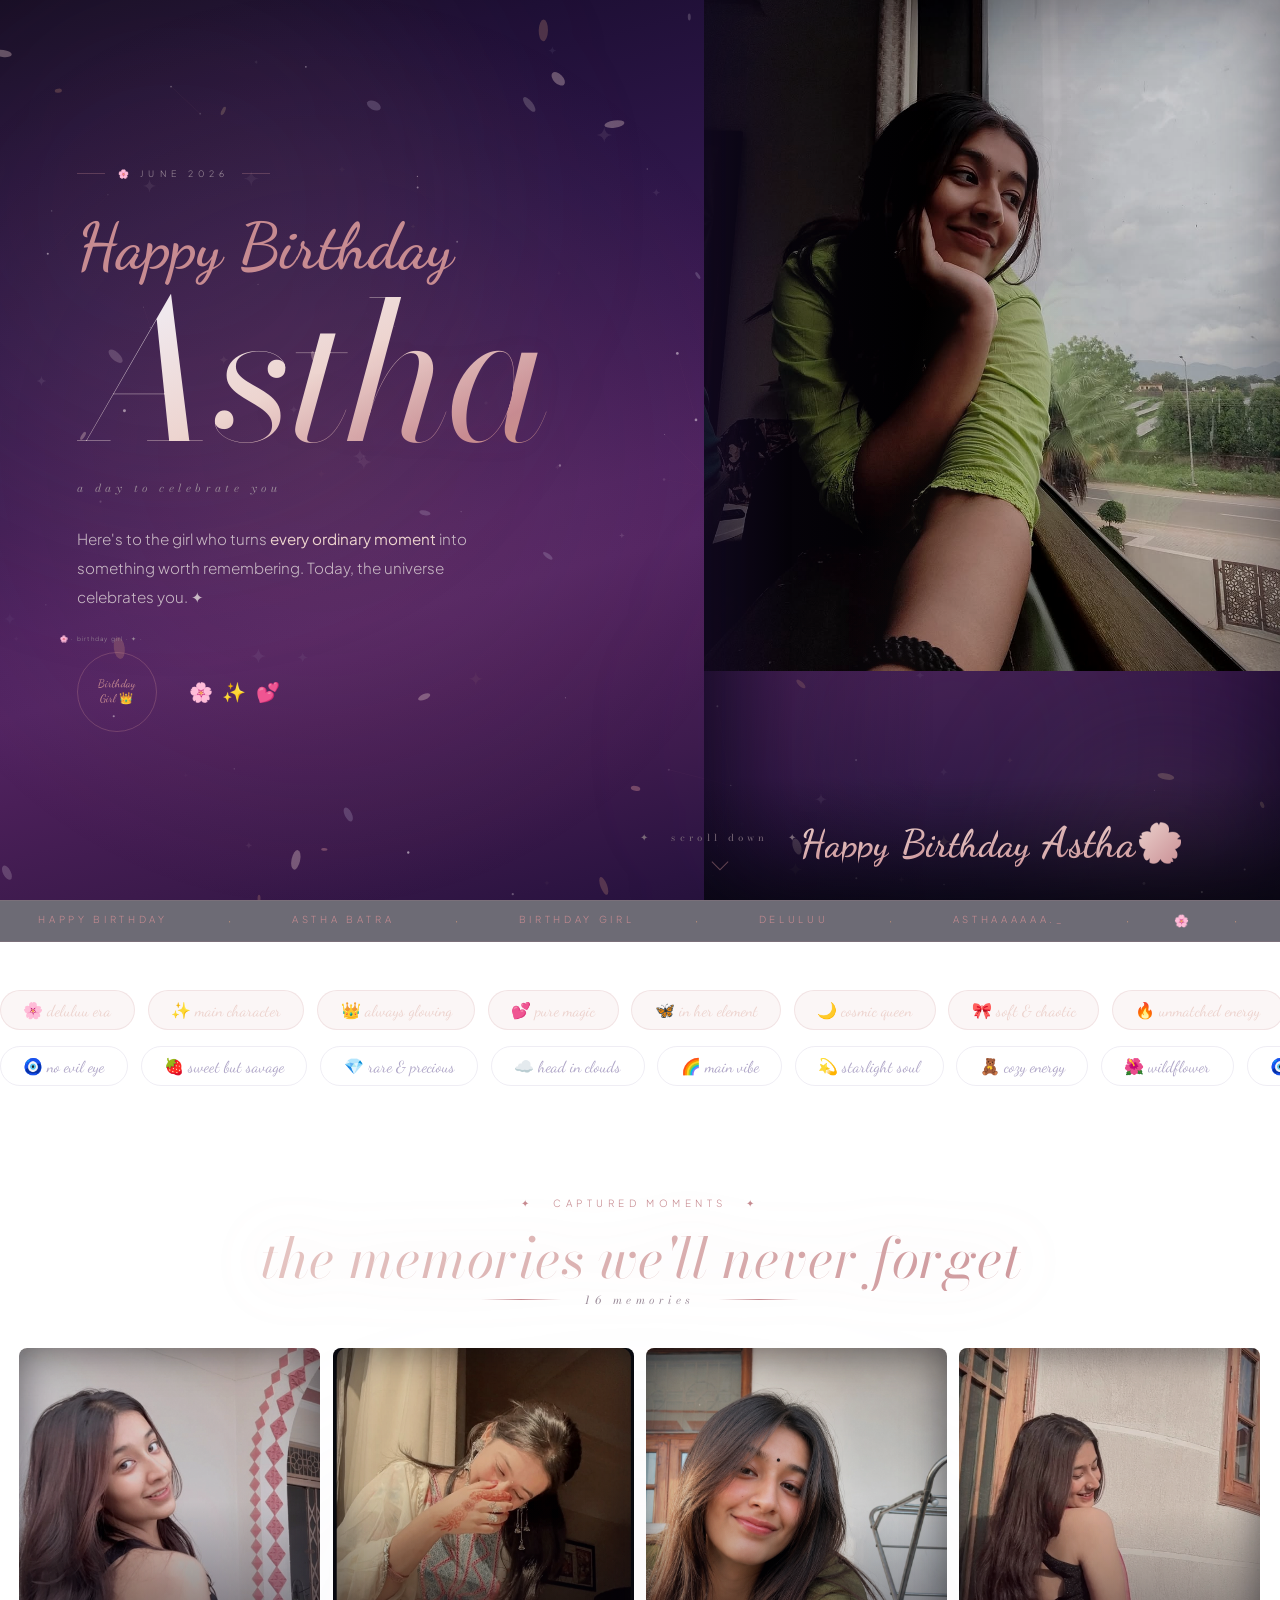
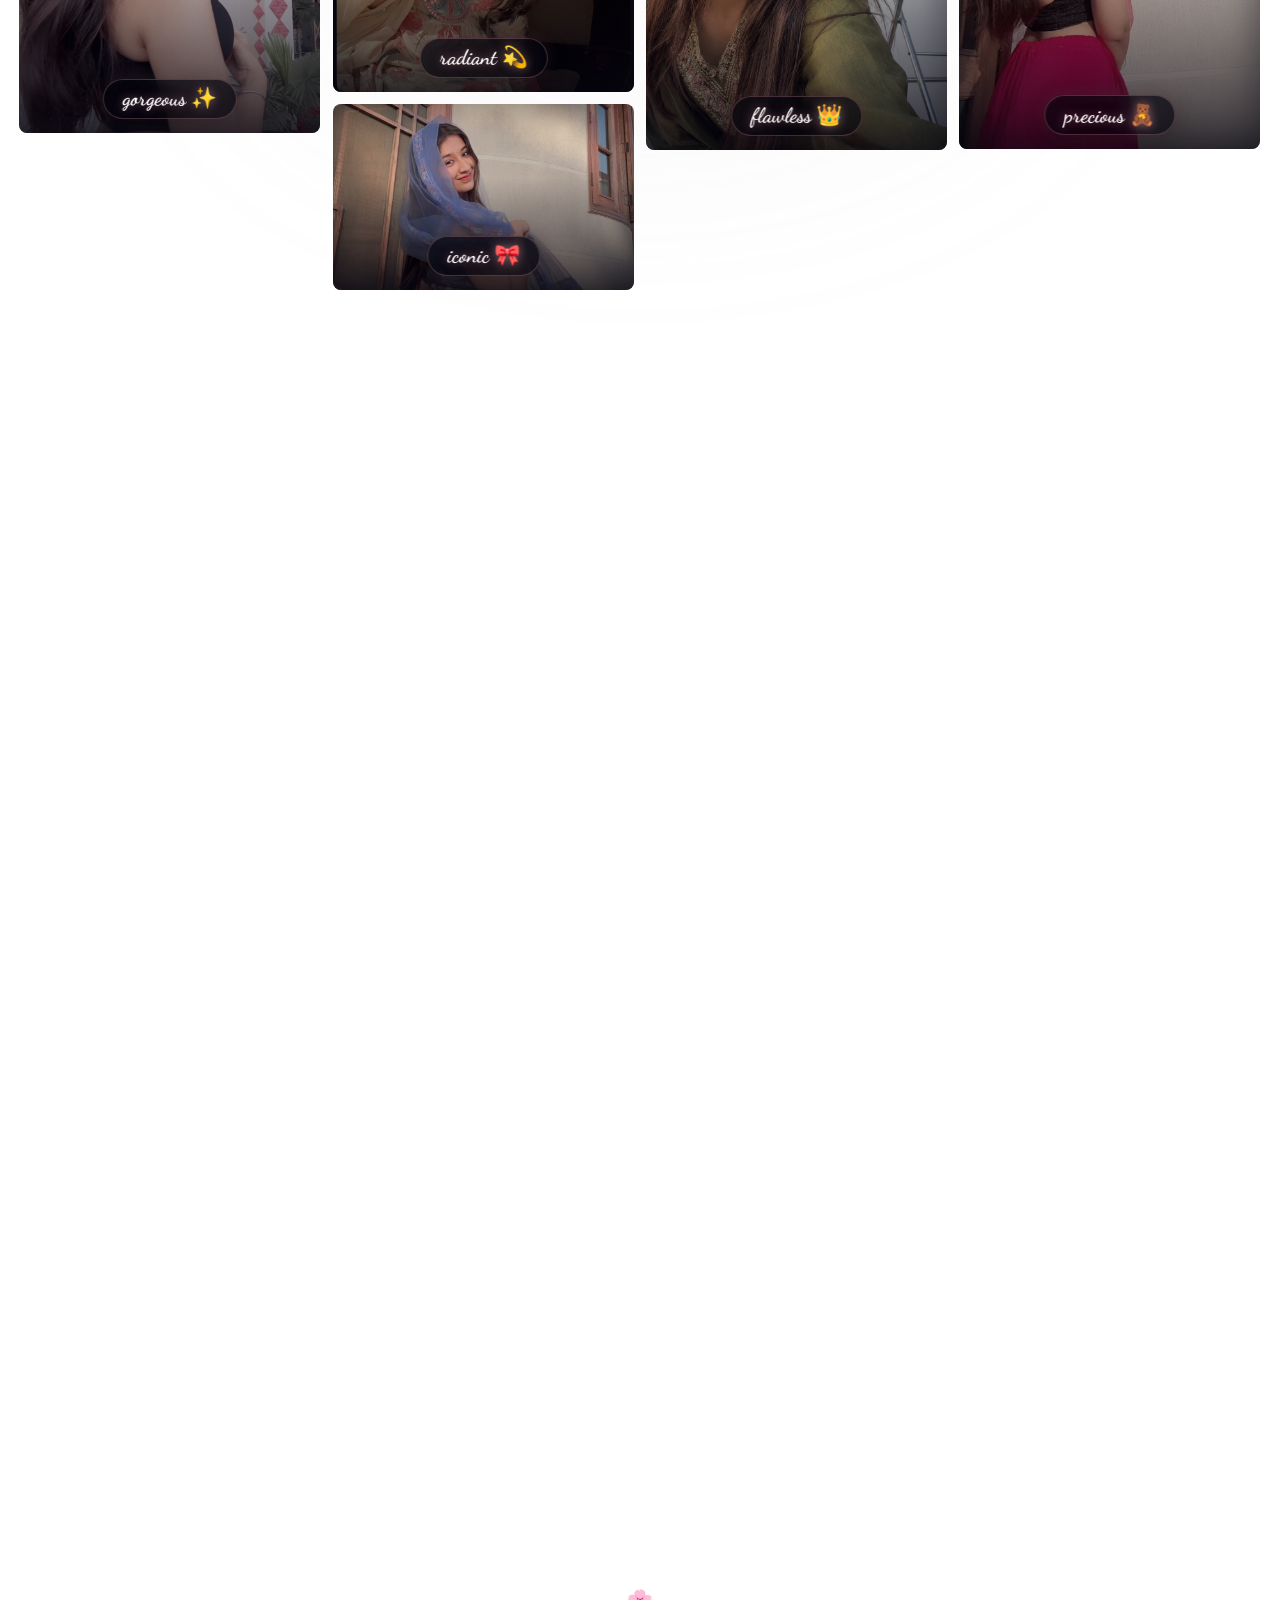
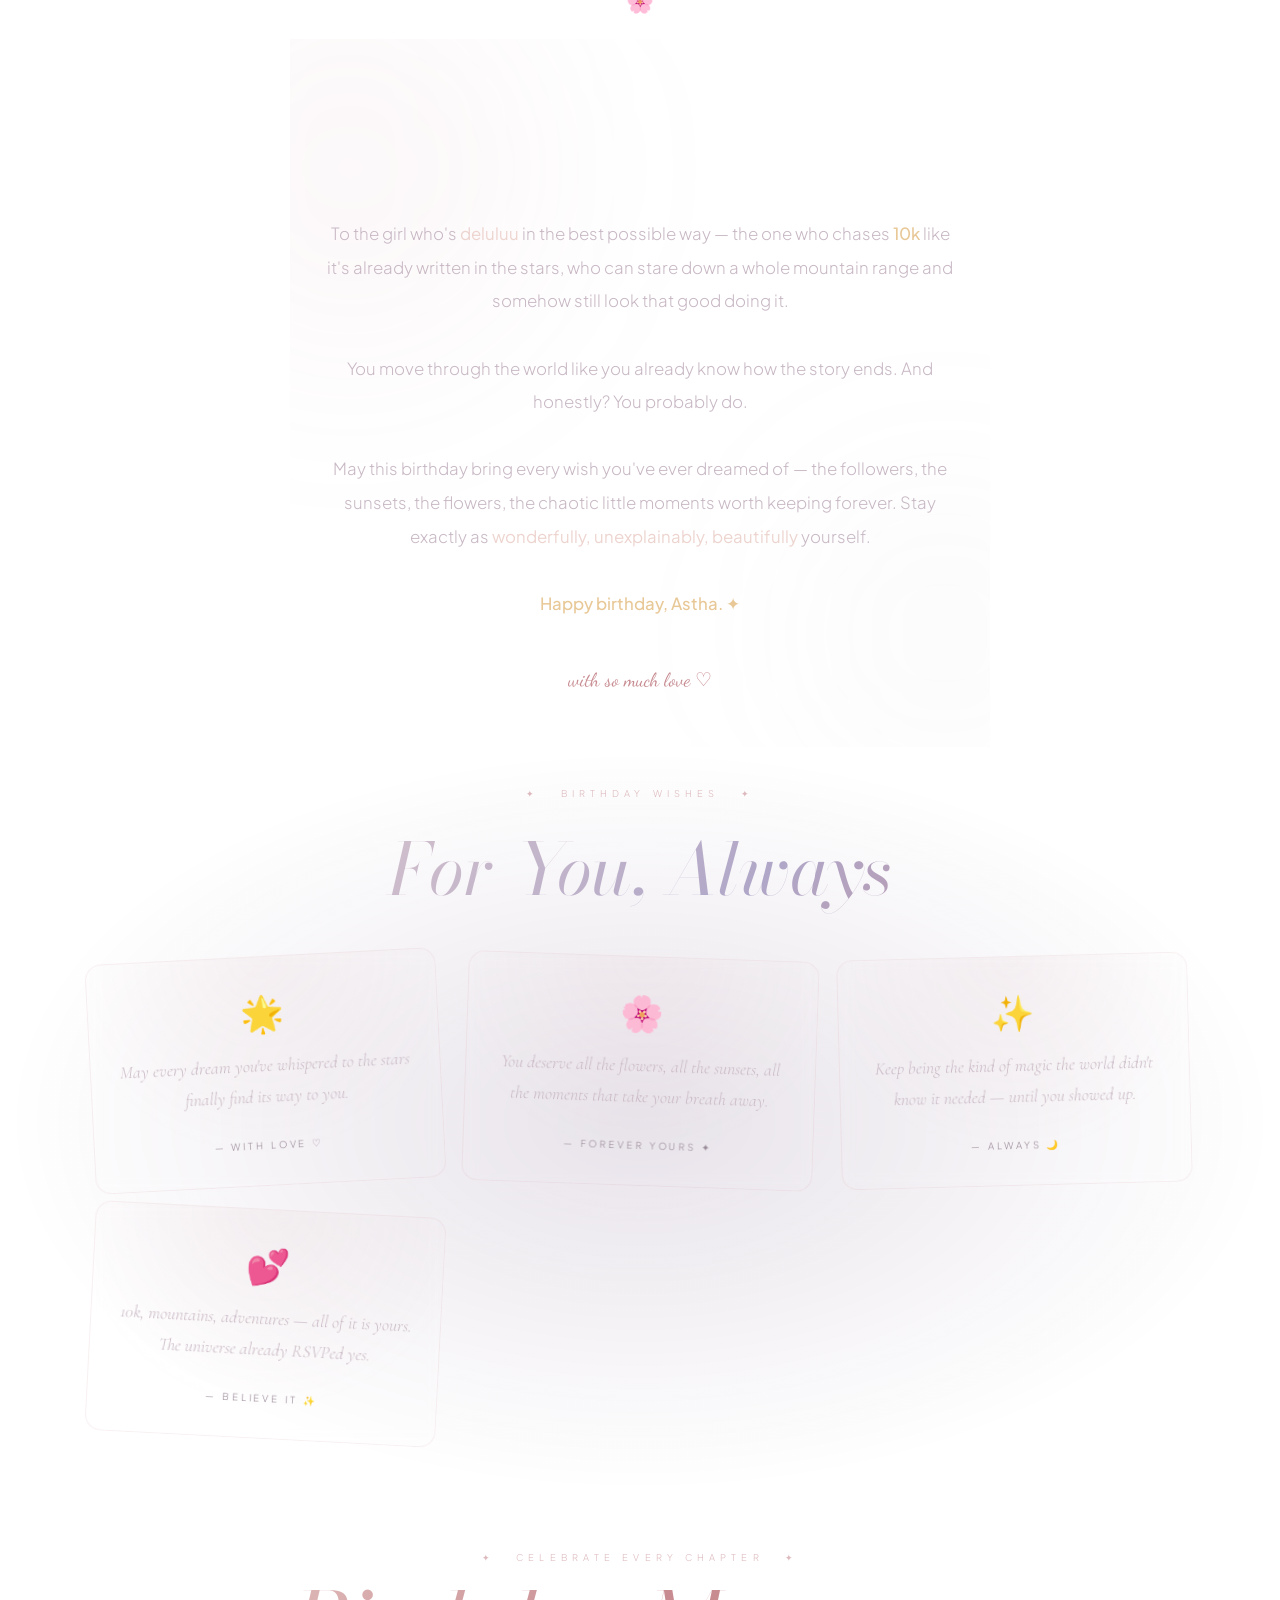
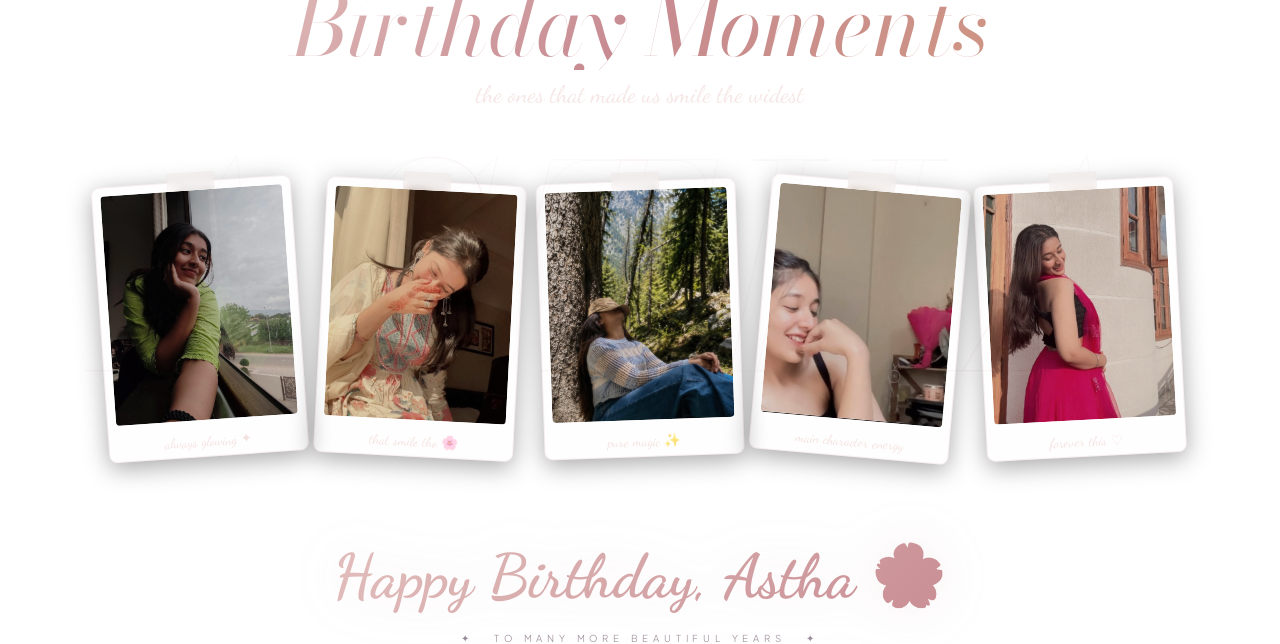
==== commit c8ad656a: "Add files via upload" ====
--- a/index.html
+++ b/index.html
@@ -1,164 +1,269 @@
-<!DOCTYPE html>
-<html lang="en">
-
-<head>
-    <meta charset="UTF-8" />
-    <meta name="viewport" content="width=device-width, initial-scale=1.0" />
-    <title>Happy Birthday, Astha 🌸</title>
-    <meta name="description" content="A beautiful birthday celebration page for Astha — filled with memories, wishes, and love." />
-    <link rel="preconnect" href="https://fonts.googleapis.com" />
-    <link rel="preconnect" href="https://fonts.gstatic.com" crossorigin />
-    <link
-        href="https://fonts.googleapis.com/css2?family=Bodoni+Moda:ital,opsz,wght@0,6..96,300;1,6..96,300&family=Plus+Jakarta+Sans:wght@300;400;500&family=Dancing+Script:wght@600;700&display=swap"
-        rel="stylesheet" />
-    <link rel="stylesheet" href="style.css" />
-</head>
-
-<body class="loading">
-
-    <!-- scroll bar -->
-    <div id="scroll-bar"></div>
-
-    <!-- ══════ LOADER ══════ -->
-    <div id="loader">
-        <canvas id="loader-canvas"></canvas>
-        <p class="ldr-pre">✦ &nbsp; a celebration &nbsp; ✦</p>
-        <div class="ldr-name" aria-label="Astha">
-            <span class="ll">A</span><span class="ll">s</span><span class="ll">t</span><span class="ll">h</span><span
-                class="ll">a</span>
-        </div>
-        <p class="ldr-wish">Happy Birthday, Astha 🌸</p>
-        <div class="ldr-bar-wrap">
-            <div class="ldr-bar"></div>
-        </div>
-        <p class="ldr-pct" id="ldr-pct">0%</p>
-    </div>
-
-    <!-- ══════ MAIN CANVAS ══════ -->
-    <canvas id="petals"></canvas>
-
-    <!-- ══════ HERO ══════ -->
-    <section class="hero">
-        <div class="hero-glow" id="hero-glow"></div>
-
-        <!-- Left: Message -->
-        <div class="hero-left">
-            <span class="hero-tag">🌸 June 2026</span>
-            <p class="hero-greeting">Happy Birthday</p>
-            <h1 class="hero-name-full">Astha</h1>
-            <p class="hero-date">a day to celebrate you</p>
-            <p class="hero-wish">Here’s to the girl who turns <em>every ordinary moment</em> into something worth remembering. Today, the universe celebrates you. ✦</p>
-        </div>
-
-        <!-- Right: Full photo -->
-        <div class="hero-right">
-            <div class="hero-img-glow"></div>
-            <img src="imgs/img (2).jpg" alt="Astha" />
-        </div>
-
-        <div class="hero-bottom">
-            <p class="hero-scroll-txt">✦ &nbsp; scroll down &nbsp; ✦</p>
-            <div class="chevron"></div>
-        </div>
-    </section>
-
-    <!-- ══════ MARQUEE ══════ -->
-    <div class="marquee-wrap" aria-hidden="true">
-        <div class="mq-track" id="mq"></div>
-    </div>
-
-    <!-- ══════ GALLERY ══════ -->
-    <section class="gallery-section">
-        <div class="gallery-header">
-            <div class="eye-wrap" id="eye-wrap">
-                <span class="eye-inner">✦ &nbsp; captured moments &nbsp; ✦</span>
-            </div>
-            <p class="gallery-subtitle" id="gallery-subtitle">the memories we'll never forget</p>
-            <div class="gallery-header-line">
-                <span class="gallery-counter">16 memories</span>
-            </div>
-        </div>
-        <div class="masonry" id="gallery"></div>
-    </section>
-
-    <!-- ══════ LIGHTBOX ══════ -->
-    <div class="lightbox" id="lightbox">
-        <div class="lightbox-backdrop" id="lightbox-backdrop"></div>
-        <div class="lightbox-content">
-            <button class="lightbox-close" id="lightbox-close" aria-label="Close lightbox">✕</button>
-            <button class="lightbox-nav lightbox-prev" id="lightbox-prev" aria-label="Previous image">‹</button>
-            <button class="lightbox-nav lightbox-next" id="lightbox-next" aria-label="Next image">›</button>
-            <img class="lightbox-img" id="lightbox-img" src="" alt="Gallery photo" />
-            <div class="lightbox-meta">
-                <span class="lightbox-num" id="lightbox-num"></span>
-                <span class="lightbox-dot"></span>
-                <span class="lightbox-hint">esc to close</span>
-            </div>
-            <div class="lightbox-indicators" id="lightbox-indicators"></div>
-        </div>
-    </div>
-
-    <!-- ══════ DIVIDER ══════ -->
-    <div class="divider" aria-hidden="true"><span>🌸</span></div>
-
-    <!-- ══════ MESSAGE ══════ -->
-    <section class="msg-section">
-        <h2 class="msg-title" id="msg-title">Here's to you.</h2>
-        <p class="msg-body" id="msg-body">
-            To the girl who's <span class="msg-em">deluluu</span> in the best possible way — the one who
-            chases <span class="msg-hi">10k</span> like it's already written in the stars,
-            who can stare down a whole mountain range and somehow still look that good doing it.
-            <br /><br />
-            You move through the world like you already know how the story ends.
-            And honestly? You probably do.
-            <br /><br />
-            May this birthday bring every wish you've ever dreamed of —
-            the followers, the sunsets, the flowers, the chaotic little moments worth keeping forever.
-            Stay exactly as <span class="msg-em">wonderfully, unexplainably, beautifully</span> yourself.
-            <br /><br />
-            <span class="msg-hi">Happy birthday, Astha. ✦</span>
-        </p>
-        <span class="msg-sig">with so much love ♡</span>
-    </section>
-
-    <!-- ══════ BIRTHDAY MOMENTS ══════ -->
-    <section class="bday-section" id="bday-section">
-        <div class="bday-header">
-            <p class="bday-eyebrow" id="bday-eyebrow">✦ &nbsp; celebrate every chapter &nbsp; ✦</p>
-            <h2 class="bday-title" id="bday-title">Birthday Moments</h2>
-            <p class="bday-subtitle" id="bday-subtitle">the ones that made us smile the widest</p>
-        </div>
-
-        <div class="bday-scatter" id="bday-scatter">
-            <div class="bday-polaroid" id="bday-pol-1">
-                <img src="imgs/img (2).jpg" alt="Birthday moment" loading="lazy" />
-                <span class="bday-polaroid-label">always glowing ✦</span>
-            </div>
-            <div class="bday-polaroid" id="bday-pol-2">
-                <img src="imgs/img (5).jpg" alt="Birthday moment" loading="lazy" />
-                <span class="bday-polaroid-label">that smile tho 🌸</span>
-            </div>
-            <div class="bday-polaroid" id="bday-pol-3">
-                <img src="imgs/img (8).jpg" alt="Birthday moment" loading="lazy" />
-                <span class="bday-polaroid-label">pure magic ✨</span>
-            </div>
-            <div class="bday-polaroid" id="bday-pol-4">
-                <img src="imgs/img (12).jpg" alt="Birthday moment" loading="lazy" />
-                <span class="bday-polaroid-label">main character energy</span>
-            </div>
-            <div class="bday-polaroid" id="bday-pol-5">
-                <img src="imgs/img (14).jpg" alt="Birthday moment" loading="lazy" />
-                <span class="bday-polaroid-label">forever this ♡</span>
-            </div>
-        </div>
-
-        <div class="bday-footer">
-            <p class="bday-wish-big">HBD</p>
-            <p class="bday-footer-sub">✦ &nbsp; to many more beautiful years &nbsp; ✦</p>
-        </div>
-    </section>
-
-    <script src="script.js"></script>
-</body>
-
-</html>
+<!DOCTYPE html>
+<html lang="en">
+<head>
+  <meta charset="UTF-8" />
+  <meta name="viewport" content="width=device-width, initial-scale=1.0" />
+  <title>Happy Birthday, Astha 🌸</title>
+  <link rel="preconnect" href="https://fonts.googleapis.com" />
+  <link rel="preconnect" href="https://fonts.gstatic.com" crossorigin />
+  <link href="https://fonts.googleapis.com/css2?family=Bodoni+Moda:ital,opsz,wght@0,6..96,300;1,6..96,300&family=Plus+Jakarta+Sans:wght@300;400;500&family=Dancing+Script:wght@600;700&family=Cormorant+Garamond:ital,wght@1,300;1,400&display=swap" rel="stylesheet" />
+  <link rel="stylesheet" href="style.css" />
+</head>
+<body class="loading">
+
+  <!-- CURSOR TRAIL -->
+  <canvas id="cursor-canvas"></canvas>
+
+  <!-- SCROLL BAR -->
+  <div id="scroll-bar"></div>
+
+  <!-- LOADER -->
+  <div id="loader">
+    <canvas id="loader-canvas"></canvas>
+    <div class="ldr-orbs">
+      <div class="ldr-orb ldr-orb1"></div>
+      <div class="ldr-orb ldr-orb2"></div>
+      <div class="ldr-orb ldr-orb3"></div>
+    </div>
+    <p class="ldr-pre">✦ &nbsp; a celebration &nbsp; ✦</p>
+    <div class="ldr-name" aria-label="Astha">
+      <span class="ll">A</span><span class="ll">s</span><span class="ll">t</span><span class="ll">h</span><span class="ll">a</span>
+    </div>
+    <p class="ldr-wish">Happy Birthday, Astha 🌸</p>
+    <div class="ldr-bar-wrap"><div class="ldr-bar"></div></div>
+    <p class="ldr-pct" id="ldr-pct">0%</p>
+  </div>
+
+  <!-- MAIN CANVAS (petals + sparkles + stars) -->
+  <canvas id="petals"></canvas>
+
+  <!-- HERO -->
+  <section class="hero">
+    <div class="hero-constellation" id="hero-constellation"></div>
+    <div class="hero-glow" id="hero-glow"></div>
+    <div class="hero-orb hero-orb1"></div>
+    <div class="hero-orb hero-orb2"></div>
+
+    <div class="hero-left">
+      <span class="hero-tag">🌸 June 2026</span>
+      <p class="hero-greeting">Happy Birthday</p>
+      <h1 class="hero-name-full">Astha</h1>
+      <p class="hero-date">a day to celebrate you</p>
+      <p class="hero-wish">Here's to the girl who turns <em>every ordinary moment</em> into something worth remembering. Today, the universe celebrates you. ✦</p>
+      <div class="hero-cta-row">
+        <div class="hero-badge">
+          <span class="hero-badge-ring"></span>
+          <span class="hero-badge-txt">Birthday<br/>Girl 👑</span>
+        </div>
+        <div class="hero-hearts">
+          <span class="hrt hrt1">🌸</span>
+          <span class="hrt hrt2">✨</span>
+          <span class="hrt hrt3">💕</span>
+        </div>
+      </div>
+    </div>
+
+    <div class="hero-right">
+      <div class="hero-img-glow"></div>
+      <div class="hero-photo-frame">
+        <img src="imgs/img (2).jpg" alt="Astha" />
+        <div class="hero-photo-shimmer"></div>
+      </div>
+      <div class="hero-hbd-overlay">
+        <span class="hbd-ol" style="--i:0">H</span><span class="hbd-ol" style="--i:1">a</span><span class="hbd-ol" style="--i:2">p</span><span class="hbd-ol" style="--i:3">p</span><span class="hbd-ol" style="--i:4">y</span><span class="hbd-ol hbd-sp"> </span><span class="hbd-ol" style="--i:5">B</span><span class="hbd-ol" style="--i:6">i</span><span class="hbd-ol" style="--i:7">r</span><span class="hbd-ol" style="--i:8">t</span><span class="hbd-ol" style="--i:9">h</span><span class="hbd-ol" style="--i:10">d</span><span class="hbd-ol" style="--i:11">a</span><span class="hbd-ol" style="--i:12">y</span><span class="hbd-ol hbd-sp"> </span><span class="hbd-ol hbd-nm" style="--i:13">A</span><span class="hbd-ol hbd-nm" style="--i:14">s</span><span class="hbd-ol hbd-nm" style="--i:15">t</span><span class="hbd-ol hbd-nm" style="--i:16">h</span><span class="hbd-ol hbd-nm" style="--i:17">a</span><span class="hbd-ol" style="--i:18"> 🌸</span>
+      </div>
+    </div>
+
+    <div class="hero-bottom">
+      <p class="hero-scroll-txt">✦ &nbsp; scroll down &nbsp; ✦</p>
+      <div class="chevron"></div>
+    </div>
+  </section>
+
+  <!-- MARQUEE -->
+  <div class="marquee-wrap" aria-hidden="true">
+    <div class="mq-track" id="mq"></div>
+  </div>
+
+  <!-- TRAITS RIBBON -->
+  <section class="traits-section">
+    <div class="traits-row traits-row-1">
+      <div class="traits-track">
+        <span class="trait-pill">🌸 deluluu era</span>
+        <span class="trait-pill">✨ main character</span>
+        <span class="trait-pill">👑 always glowing</span>
+        <span class="trait-pill">💕 pure magic</span>
+        <span class="trait-pill">🦋 in her element</span>
+        <span class="trait-pill">🌙 cosmic queen</span>
+        <span class="trait-pill">🎀 soft & chaotic</span>
+        <span class="trait-pill">🔥 unmatched energy</span>
+        <span class="trait-pill">🌸 deluluu era</span>
+        <span class="trait-pill">✨ main character</span>
+        <span class="trait-pill">👑 always glowing</span>
+        <span class="trait-pill">💕 pure magic</span>
+        <span class="trait-pill">🦋 in her element</span>
+        <span class="trait-pill">🌙 cosmic queen</span>
+        <span class="trait-pill">🎀 soft & chaotic</span>
+        <span class="trait-pill">🔥 unmatched energy</span>
+      </div>
+    </div>
+    <div class="traits-row traits-row-2">
+      <div class="traits-track traits-track-reverse">
+        <span class="trait-pill trait-outline">🧿 no evil eye</span>
+        <span class="trait-pill trait-outline">🍓 sweet but savage</span>
+        <span class="trait-pill trait-outline">💎 rare & precious</span>
+        <span class="trait-pill trait-outline">☁️ head in clouds</span>
+        <span class="trait-pill trait-outline">🌈 main vibe</span>
+        <span class="trait-pill trait-outline">💫 starlight soul</span>
+        <span class="trait-pill trait-outline">🧸 cozy energy</span>
+        <span class="trait-pill trait-outline">🌺 wildflower</span>
+        <span class="trait-pill trait-outline">🧿 no evil eye</span>
+        <span class="trait-pill trait-outline">🍓 sweet but savage</span>
+        <span class="trait-pill trait-outline">💎 rare & precious</span>
+        <span class="trait-pill trait-outline">☁️ head in clouds</span>
+        <span class="trait-pill trait-outline">🌈 main vibe</span>
+        <span class="trait-pill trait-outline">💫 starlight soul</span>
+        <span class="trait-pill trait-outline">🧸 cozy energy</span>
+        <span class="trait-pill trait-outline">🌺 wildflower</span>
+      </div>
+    </div>
+  </section>
+
+  <!-- GALLERY -->
+  <section class="gallery-section">
+    <div class="gallery-header">
+      <div class="eye-wrap" id="eye-wrap">
+        <span class="eye-inner">✦ &nbsp; captured moments &nbsp; ✦</span>
+      </div>
+      <p class="gallery-subtitle" id="gallery-subtitle">the memories we'll never forget</p>
+      <div class="gallery-header-line">
+        <span class="gallery-counter">16 memories</span>
+      </div>
+    </div>
+    <div class="masonry" id="gallery"></div>
+    <div class="gallery-footer" id="gallery-footer">
+      <p class="gallery-footer-line">every picture tells our story ✦</p>
+      <p class="gallery-footer-sub">moments frozen in time, feelings that last forever</p>
+    </div>
+  </section>
+
+  <!-- LIGHTBOX -->
+  <div class="lightbox" id="lightbox">
+    <div class="lightbox-backdrop" id="lightbox-backdrop"></div>
+    <div class="lightbox-content">
+      <button class="lightbox-close" id="lightbox-close" aria-label="Close">✕</button>
+      <button class="lightbox-nav lightbox-prev" id="lightbox-prev" aria-label="Previous">‹</button>
+      <button class="lightbox-nav lightbox-next" id="lightbox-next" aria-label="Next">›</button>
+      <img class="lightbox-img" id="lightbox-img" src="" alt="Gallery photo" />
+      <div class="lightbox-meta">
+        <span class="lightbox-num" id="lightbox-num"></span>
+        <span class="lightbox-dot"></span>
+        <span class="lightbox-hint">esc to close</span>
+      </div>
+      <div class="lightbox-indicators" id="lightbox-indicators"></div>
+    </div>
+  </div>
+
+  <!-- DIVIDER -->
+  <div class="divider" aria-hidden="true"><span>🌸</span></div>
+
+  <!-- MESSAGE -->
+  <section class="msg-section">
+    <div class="msg-glow-orb msg-glow-orb1"></div>
+    <div class="msg-glow-orb msg-glow-orb2"></div>
+    <h2 class="msg-title" id="msg-title">Here's to you.</h2>
+    <p class="msg-body" id="msg-body">
+      To the girl who's <span class="msg-em">deluluu</span> in the best possible way — the one who
+      chases <span class="msg-hi">10k</span> like it's already written in the stars,
+      who can stare down a whole mountain range and somehow still look that good doing it.
+      <br /><br />
+      You move through the world like you already know how the story ends.
+      And honestly? You probably do.
+      <br /><br />
+      May this birthday bring every wish you've ever dreamed of —
+      the followers, the sunsets, the flowers, the chaotic little moments worth keeping forever.
+      Stay exactly as <span class="msg-em">wonderfully, unexplainably, beautifully</span> yourself.
+      <br /><br />
+      <span class="msg-hi">Happy birthday, Astha. ✦</span>
+    </p>
+    <span class="msg-sig">with so much love ♡</span>
+  </section>
+
+  <!-- WISHES CARDS -->
+  <section class="wishes-section">
+    <div class="wishes-header">
+      <p class="wishes-eyebrow" id="wishes-eyebrow">✦ &nbsp; birthday wishes &nbsp; ✦</p>
+      <h2 class="wishes-title" id="wishes-title">For You, Always</h2>
+    </div>
+    <div class="wishes-grid" id="wishes-grid">
+      <div class="wish-card" style="--rot:-3deg; --d:0s">
+        <div class="wish-icon">🌟</div>
+        <p class="wish-text">May every dream you've whispered to the stars finally find its way to you.</p>
+        <span class="wish-from">— with love ♡</span>
+      </div>
+      <div class="wish-card" style="--rot:2deg; --d:.12s">
+        <div class="wish-icon">🌸</div>
+        <p class="wish-text">You deserve all the flowers, all the sunsets, all the moments that take your breath away.</p>
+        <span class="wish-from">— forever yours ✦</span>
+      </div>
+      <div class="wish-card" style="--rot:-1.5deg; --d:.24s">
+        <div class="wish-icon">✨</div>
+        <p class="wish-text">Keep being the kind of magic the world didn't know it needed — until you showed up.</p>
+        <span class="wish-from">— always 🌙</span>
+      </div>
+      <div class="wish-card" style="--rot:3deg; --d:.36s">
+        <div class="wish-icon">💕</div>
+        <p class="wish-text">10k, mountains, adventures — all of it is yours. The universe already RSVPed yes.</p>
+        <span class="wish-from">— believe it ✨</span>
+      </div>
+    </div>
+  </section>
+
+  <!-- ══ MERGED CLOSING SECTION ══ -->
+  <section class="closing-section" id="bday-section">
+    <canvas id="outro-canvas"></canvas>
+    <div class="bday-bg-text" aria-hidden="true">ASTHA</div>
+
+    <div class="bday-header">
+      <p class="bday-eyebrow" id="bday-eyebrow">✦ &nbsp; celebrate every chapter &nbsp; ✦</p>
+      <h2 class="bday-title" id="bday-title">Birthday Moments</h2>
+      <p class="bday-subtitle" id="bday-subtitle">the ones that made us smile the widest</p>
+    </div>
+
+    <div class="bday-scatter" id="bday-scatter">
+      <div class="bday-polaroid" id="bday-pol-1">
+        <div class="polaroid-tape"></div>
+        <img src="imgs/img (2).jpg" alt="Birthday moment" loading="lazy" />
+        <span class="bday-polaroid-label">always glowing ✦</span>
+      </div>
+      <div class="bday-polaroid" id="bday-pol-2">
+        <div class="polaroid-tape"></div>
+        <img src="imgs/img (5).jpg" alt="Birthday moment" loading="lazy" />
+        <span class="bday-polaroid-label">that smile tho 🌸</span>
+      </div>
+      <div class="bday-polaroid" id="bday-pol-3">
+        <div class="polaroid-tape"></div>
+        <img src="imgs/img (8).jpg" alt="Birthday moment" loading="lazy" />
+        <span class="bday-polaroid-label">pure magic ✨</span>
+      </div>
+      <div class="bday-polaroid" id="bday-pol-4">
+        <div class="polaroid-tape"></div>
+        <img src="imgs/img (12).jpg" alt="Birthday moment" loading="lazy" />
+        <span class="bday-polaroid-label">main character energy</span>
+      </div>
+      <div class="bday-polaroid" id="bday-pol-5">
+        <div class="polaroid-tape"></div>
+        <img src="imgs/img (14).jpg" alt="Birthday moment" loading="lazy" />
+        <span class="bday-polaroid-label">forever this ♡</span>
+      </div>
+    </div>
+
+    <div class="bday-hbd-text" id="bday-hbd-text">
+      <p class="bday-hbd-line">Happy Birthday, Astha 🌸</p>
+      <p class="bday-hbd-sub">✦ &nbsp; to many more beautiful years &nbsp; ✦</p>
+    </div>
+  </section>
+
+  <script src="script.js"></script>
+</body>
+</html>
--- a/style.css
+++ b/style.css
@@ -1,1372 +1,2217 @@
-*,
-        *::before,
-        *::after {
-            margin: 0;
-            padding: 0;
-            box-sizing: border-box;
-        }
-
-        :root {
-            --bg: #06050F;
-            --rose: #C78B91;
-            --peach: #D49B7A;
-            --blush: #EDD4CF;
-            --lav: #B0A7C8;
-            --text: #F0E8ED;
-            --body: #C8B8C4;
-            --dim: #9A8A98;
-            --sub: #7A6A78;
-            --line: rgba(199, 139, 145, .15);
-            --gold: #E8C897;
-        }
-
-        html {
-            scroll-behavior: smooth;
-        }
-
-        body {
-            background: linear-gradient(165deg,
-                    #1a0e2e 0%,
-                    #2a1340 20%,
-                    #3b1a4a 40%,
-                    #4a1e52 55%,
-                    #3d1845 70%,
-                    #2e1338 85%,
-                    #1a0e2e 100%);
-            background-attachment: fixed;
-            color: var(--text);
-            font-family: 'Plus Jakarta Sans', sans-serif;
-            font-weight: 300;
-            overflow-x: hidden;
-        }
-
-        body.loading {
-            overflow: hidden;
-        }
-
-        /* ══════════════════════════════════
-       LOADER
-    ══════════════════════════════════ */
-        #loader {
-            position: fixed;
-            inset: 0;
-            z-index: 9999;
-            background: linear-gradient(165deg,
-                    #1a0e2e 0%,
-                    #2a1340 20%,
-                    #3b1a4a 40%,
-                    #4a1e52 55%,
-                    #3d1845 70%,
-                    #2e1338 85%,
-                    #1a0e2e 100%);
-            display: flex;
-            flex-direction: column;
-            align-items: center;
-            justify-content: center;
-            pointer-events: all;
-            transition: transform 1.1s cubic-bezier(.76, 0, .24, 1);
-        }
-
-        #loader.exit {
-            transform: translateY(-100vh);
-            pointer-events: none;
-        }
-
-        #loader-canvas {
-            position: absolute;
-            inset: 0;
-            pointer-events: none;
-        }
-
-        .ldr-pre {
-            font-size: .56rem;
-            letter-spacing: .55em;
-            text-transform: uppercase;
-            color: rgba(199, 139, 145, .55);
-            margin-bottom: 2rem;
-            opacity: 0;
-            animation: rise .7s ease both .05s;
-            position: relative;
-            z-index: 1;
-        }
-
-        .ldr-name {
-            display: flex;
-            align-items: baseline;
-            gap: .04em;
-            position: relative;
-            z-index: 1;
-        }
-
-        .ll {
-            font-family: 'Bodoni Moda', serif;
-            font-size: clamp(4rem, 16vw, 11rem);
-            font-weight: 300;
-            font-style: italic;
-            line-height: 1;
-            opacity: 0;
-            transform: translateY(30px);
-            filter: blur(14px);
-            background: linear-gradient(160deg, var(--text) 10%, var(--blush) 50%, var(--rose) 90%);
-            -webkit-background-clip: text;
-            -webkit-text-fill-color: transparent;
-            background-clip: text;
-            animation: letterIn .9s cubic-bezier(.22, 1, .36, 1) both;
-        }
-
-        .ll:nth-child(1) {
-            animation-delay: .12s;
-        }
-
-        .ll:nth-child(2) {
-            animation-delay: .26s;
-        }
-
-        .ll:nth-child(3) {
-            animation-delay: .40s;
-        }
-
-        .ll:nth-child(4) {
-            animation-delay: .54s;
-        }
-
-        .ll:nth-child(5) {
-            animation-delay: .68s;
-        }
-
-        @keyframes letterIn {
-            to {
-                opacity: 1;
-                transform: translateY(0);
-                filter: blur(0);
-            }
-        }
-
-        .ldr-wish {
-            font-family: 'Dancing Script', cursive;
-            font-size: clamp(1.1rem, 2.8vw, 1.65rem);
-            color: var(--rose);
-            margin-top: 1.5rem;
-            opacity: 0;
-            animation: rise .7s ease both 1.35s;
-            position: relative;
-            z-index: 1;
-        }
-
-        .ldr-bar-wrap {
-            width: min(250px, 55vw);
-            height: 1px;
-            background: rgba(199, 139, 145, .1);
-            margin-top: 2.8rem;
-            overflow: hidden;
-            border-radius: 1px;
-            position: relative;
-            z-index: 1;
-        }
-
-        .ldr-bar {
-            height: 100%;
-            width: 0%;
-            background: linear-gradient(90deg, transparent, var(--rose), var(--peach));
-            animation: barFill 1.8s cubic-bezier(.22, 1, .36, 1) both 1.15s;
-        }
-
-        @keyframes barFill {
-            to {
-                width: 100%;
-            }
-        }
-
-        .ldr-pct {
-            font-size: .52rem;
-            letter-spacing: .3em;
-            color: rgba(199, 139, 145, .45);
-            margin-top: .75rem;
-            font-variant-numeric: tabular-nums;
-            position: relative;
-            z-index: 1;
-        }
-
-        /* ══════════════════════════════════
-       SCROLL PROGRESS
-    ══════════════════════════════════ */
-        #scroll-bar {
-            position: fixed;
-            top: 0;
-            left: 0;
-            height: 2px;
-            width: 0%;
-            background: linear-gradient(90deg, var(--rose), var(--peach));
-            z-index: 1000;
-            pointer-events: none;
-            transition: width .1s linear;
-        }
-
-        /* ══════════════════════════════════
-       CANVAS
-    ══════════════════════════════════ */
-        #petals {
-            position: fixed;
-            inset: 0;
-            pointer-events: none;
-            z-index: 1;
-        }
-
-        /* ══════════════════════════════════
-       HERO
-    ══════════════════════════════════ */
-        .hero {
-            min-height: 100svh;
-            display: flex;
-            align-items: center;
-            position: relative;
-            z-index: 2;
-            overflow: hidden;
-        }
-
-        .hero-glow {
-            position: absolute;
-            width: 75vmax;
-            height: 75vmax;
-            border-radius: 50%;
-            background: radial-gradient(circle,
-                    rgba(212, 155, 122, .1) 0%,
-                    rgba(199, 139, 145, .06) 35%,
-                    transparent 68%);
-            top: 50%;
-            left: 25%;
-            transform: translate(-50%, -50%);
-            pointer-events: none;
-            will-change: transform;
-            animation: glowPulse 6s ease-in-out infinite;
-        }
-
-        @keyframes glowPulse {
-            0%, 100% { opacity: 1; }
-            50% { opacity: .65; }
-        }
-
-        /* Left side — text */
-        .hero-left {
-            flex: 1;
-            padding: 4rem 3rem 4rem 6vw;
-            display: flex;
-            flex-direction: column;
-            justify-content: center;
-            position: relative;
-            z-index: 2;
-        }
-
-        .hero-tag {
-            font-size: .55rem;
-            letter-spacing: .6em;
-            text-transform: uppercase;
-            color: var(--dim);
-            margin-bottom: 1.8rem;
-            opacity: 0;
-            animation: rise .9s cubic-bezier(.22, 1, .36, 1) both 3.3s;
-            display: flex;
-            align-items: center;
-            gap: .8rem;
-        }
-
-        .hero-tag::before,
-        .hero-tag::after {
-            content: '';
-            width: 28px;
-            height: 1px;
-            background: rgba(199, 139, 145, .3);
-        }
-
-        .hero-greeting {
-            font-family: 'Dancing Script', cursive;
-            font-size: clamp(2.4rem, 6vw, 4rem);
-            color: var(--rose);
-            font-weight: 600;
-            margin-bottom: .2rem;
-            opacity: 0;
-            animation: rise .9s cubic-bezier(.22, 1, .36, 1) both 3.5s;
-        }
-
-        .hero-name-full {
-            font-family: 'Bodoni Moda', serif;
-            font-size: clamp(5.5rem, 15vw, 12rem);
-            font-weight: 300;
-            font-style: italic;
-            line-height: .88;
-            letter-spacing: -.02em;
-            background: linear-gradient(155deg,
-                    var(--text) 15%, var(--blush) 45%, var(--rose) 75%, var(--peach) 100%);
-            -webkit-background-clip: text;
-            -webkit-text-fill-color: transparent;
-            background-clip: text;
-            opacity: 0;
-            transform: translateY(30px);
-            filter: blur(10px);
-            animation: heroNameIn 1.2s cubic-bezier(.22, 1, .36, 1) both 3.7s;
-        }
-
-        @keyframes heroNameIn {
-            to {
-                opacity: 1;
-                transform: translateY(0);
-                filter: blur(0);
-            }
-        }
-
-        .hero-date {
-            font-family: 'Bodoni Moda', serif;
-            font-size: .7rem;
-            letter-spacing: .4em;
-            color: var(--dim);
-            font-style: italic;
-            margin-top: 1.4rem;
-            opacity: 0;
-            animation: rise .9s cubic-bezier(.22, 1, .36, 1) both 4.2s;
-        }
-
-        .hero-wish {
-            font-size: .95rem;
-            line-height: 1.9;
-            color: var(--body);
-            font-weight: 300;
-            max-width: 400px;
-            margin-top: 1.8rem;
-            opacity: 0;
-            animation: rise .9s cubic-bezier(.22, 1, .36, 1) both 4.5s;
-        }
-
-        .hero-wish em {
-            color: var(--blush);
-            font-style: normal;
-            font-weight: 400;
-        }
-
-        /* Right side — full photo */
-        .hero-right {
-            flex: 0 0 45%;
-            position: relative;
-            min-height: 100svh;
-            overflow: hidden;
-            opacity: 0;
-            animation: heroImgIn 1.4s cubic-bezier(.22, 1, .36, 1) both 3.3s;
-        }
-
-        @keyframes heroImgIn {
-            from {
-                opacity: 0;
-                transform: translateX(40px);
-            }
-            to {
-                opacity: 1;
-                transform: translateX(0);
-            }
-        }
-
-        .hero-right img {
-            width: 100%;
-            height: 100%;
-            object-fit: cover;
-            display: block;
-            filter: saturate(.85) brightness(.88) contrast(1.05);
-            transition: filter .6s ease;
-        }
-
-        .hero-right:hover img {
-            filter: saturate(1.1) brightness(.95);
-        }
-
-        /* Vignette + left fade */
-        .hero-right::before {
-            content: '';
-            position: absolute;
-            inset: 0;
-            background: linear-gradient(to right,
-                    rgba(26, 14, 46, .7) 0%,
-                    rgba(26, 14, 46, .2) 15%,
-                    transparent 40%);
-            pointer-events: none;
-            z-index: 1;
-        }
-
-        .hero-right::after {
-            content: '';
-            position: absolute;
-            inset: 0;
-            box-shadow: inset 0 0 60px rgba(6, 5, 15, .4);
-            pointer-events: none;
-            z-index: 1;
-        }
-
-        /* Photo glow accent */
-        .hero-img-glow {
-            position: absolute;
-            bottom: -20%;
-            right: -10%;
-            width: 60%;
-            height: 50%;
-            background: radial-gradient(circle, rgba(199, 139, 145, .15) 0%, transparent 65%);
-            filter: blur(60px);
-            pointer-events: none;
-            z-index: 0;
-        }
-
-        .hero-bottom {
-            position: absolute;
-            bottom: 2rem;
-            left: 50%;
-            transform: translateX(-50%);
-            display: flex;
-            flex-direction: column;
-            align-items: center;
-            gap: .7rem;
-            opacity: 0;
-            animation: rise .9s cubic-bezier(.22, 1, .36, 1) both 5s;
-            z-index: 3;
-        }
-
-        .hero-scroll-txt {
-            font-family: 'Bodoni Moda', serif;
-            font-size: .6rem;
-            letter-spacing: .45em;
-            color: var(--sub);
-            white-space: nowrap;
-        }
-
-        @media (max-width: 768px) {
-            .hero {
-                flex-direction: column-reverse;
-                min-height: auto;
-            }
-
-            .hero-left {
-                padding: 3rem 2rem 4rem;
-                text-align: center;
-                align-items: center;
-            }
-
-            .hero-right {
-                flex: 0 0 auto;
-                min-height: 50vh;
-                width: 100%;
-            }
-
-            .hero-right::before {
-                background: linear-gradient(to top,
-                        rgba(26, 14, 46, .8) 0%,
-                        rgba(26, 14, 46, .3) 30%,
-                        transparent 60%);
-            }
-
-            .hero-bottom {
-                position: relative;
-                bottom: auto;
-                left: auto;
-                transform: none;
-                margin-top: 1rem;
-                margin-bottom: 1.5rem;
-            }
-
-            .hero-name-full {
-                font-size: clamp(4.5rem, 18vw, 8rem);
-            }
-        }
-
-        .chevron {
-            width: 12px;
-            height: 12px;
-            border-right: 1px solid rgba(199, 139, 145, .45);
-            border-bottom: 1px solid rgba(199, 139, 145, .45);
-            transform: rotate(45deg);
-            animation: chev 2.2s ease-in-out infinite;
-        }
-
-        @keyframes chev {
-
-            0%,
-            100% {
-                opacity: .5;
-                transform: rotate(45deg) translateY(0);
-            }
-
-            50% {
-                opacity: 1;
-                transform: rotate(45deg) translateY(5px);
-            }
-        }
-
-        /* ══════════════════════════════════
-       MARQUEE
-    ══════════════════════════════════ */
-        .marquee-wrap {
-            position: relative;
-            z-index: 2;
-            overflow: hidden;
-            border-top: 1px solid var(--line);
-            border-bottom: 1px solid var(--line);
-            padding: .78rem 0;
-            background: rgba(12, 9, 25, .6);
-            backdrop-filter: blur(4px);
-        }
-
-        .mq-track {
-            display: flex;
-            width: max-content;
-            animation: ticker 26s linear infinite;
-        }
-
-        .mq-item {
-            font-size: .6rem;
-            letter-spacing: .38em;
-            text-transform: uppercase;
-            color: var(--rose);
-            padding: 0 2.4rem;
-            white-space: nowrap;
-        }
-
-        .mq-dot {
-            color: var(--peach);
-            letter-spacing: 0;
-            padding: 0 1.4rem;
-            font-size: .75rem;
-        }
-
-        @keyframes ticker {
-            from {
-                transform: translateX(0);
-            }
-
-            to {
-                transform: translateX(-50%);
-            }
-        }
-
-        /* ══════════════════════════════════
-       GALLERY — ENHANCED CREATIVE
-    ══════════════════════════════════ */
-        .gallery-section {
-            position: relative;
-            z-index: 2;
-            padding: 6rem 1.2rem 7rem;
-            overflow: hidden;
-        }
-
-        /* Ambient glow behind gallery */
-        .gallery-section::before {
-            content: '';
-            position: absolute;
-            top: 10%;
-            left: 50%;
-            transform: translateX(-50%);
-            width: 80vw;
-            height: 60vh;
-            background: radial-gradient(ellipse, rgba(199, 139, 145, .06) 0%, rgba(176, 167, 200, .04) 40%, transparent 70%);
-            pointer-events: none;
-            filter: blur(60px);
-        }
-
-        /* Film strip header */
-        .gallery-header {
-            text-align: center;
-            margin-bottom: 4rem;
-            position: relative;
-        }
-
-        .gallery-header-line {
-            display: flex;
-            align-items: center;
-            justify-content: center;
-            gap: 1.5rem;
-            margin-bottom: 1.2rem;
-        }
-
-        .gallery-header-line::before,
-        .gallery-header-line::after {
-            content: '';
-            width: 80px;
-            height: 1px;
-            background: linear-gradient(90deg, transparent, var(--rose), transparent);
-        }
-
-        .gallery-counter {
-            font-family: 'Bodoni Moda', serif;
-            font-size: .7rem;
-            letter-spacing: .4em;
-            color: var(--dim);
-            font-style: italic;
-        }
-
-        .eye-wrap {
-            text-align: center;
-            margin-bottom: .8rem;
-            overflow: hidden;
-        }
-
-        .eye-inner {
-            display: inline-block;
-            font-size: .62rem;
-            letter-spacing: .45em;
-            text-transform: uppercase;
-            color: var(--rose);
-            opacity: 0;
-            transform: translateY(100%);
-            transition: opacity .7s ease, transform .7s cubic-bezier(.22, 1, .36, 1);
-        }
-
-        .eye-wrap.on .eye-inner {
-            opacity: 1;
-            transform: translateY(0);
-        }
-
-        .gallery-subtitle {
-            font-family: 'Dancing Script', cursive;
-            font-size: clamp(1.4rem, 3.5vw, 2rem);
-            color: var(--blush);
-            opacity: 0;
-            transform: translateY(16px);
-            transition: opacity .8s ease .15s, transform .8s cubic-bezier(.22, 1, .36, 1) .15s;
-        }
-
-        .gallery-subtitle.on {
-            opacity: 1;
-            transform: translateY(0);
-        }
-
-        /* Masonry grid */
-        .masonry {
-            columns: 280px 4;
-            gap: 12px;
-            max-width: 1400px;
-            margin: 0 auto;
-        }
-
-        /* Photo card */
-        .photo {
-            break-inside: avoid;
-            margin-bottom: 12px;
-            border-radius: 6px;
-            overflow: hidden;
-            position: relative;
-            opacity: 0;
-            transform: translateY(30px) scale(.97);
-            transition: opacity .7s ease, transform .7s cubic-bezier(.22, 1, .36, 1);
-            cursor: pointer;
-            will-change: transform;
-            background: rgba(199, 139, 145, .04);
-        }
-
-        .photo.on {
-            opacity: 1;
-            transform: translateY(0) scale(1);
-        }
-
-        .photo img {
-            width: 100%;
-            height: auto;
-            display: block;
-            filter: saturate(.82) brightness(.9) contrast(1.02);
-            transition: filter .5s ease, transform .5s cubic-bezier(.22, 1, .36, 1);
-            pointer-events: none;
-        }
-
-        .photo:hover img {
-            filter: saturate(1.1) brightness(1.05) contrast(1);
-            transform: scale(1.04);
-        }
-
-        /* Vignette overlay */
-        .photo::after {
-            content: '';
-            position: absolute;
-            inset: 0;
-            box-shadow: inset 0 0 40px rgba(6, 5, 15, .55);
-            border-radius: 6px;
-            pointer-events: none;
-            transition: box-shadow .4s ease;
-        }
-
-        .photo:hover::after {
-            box-shadow: inset 0 0 20px rgba(6, 5, 15, .2);
-        }
-
-        /* Bottom gradient for caption */
-        .photo-gradient {
-            position: absolute;
-            bottom: 0;
-            left: 0;
-            right: 0;
-            height: 60%;
-            background: linear-gradient(to top, rgba(6, 5, 15, .7) 0%, transparent 100%);
-            pointer-events: none;
-            opacity: 0;
-            transition: opacity .4s ease;
-        }
-
-        .photo:hover .photo-gradient {
-            opacity: 1;
-        }
-
-        /* Shimmer sweep effect */
-        .shimmer {
-            position: absolute;
-            inset: 0;
-            background: linear-gradient(135deg,
-                    rgba(255, 255, 255, 0) 0%,
-                    rgba(255, 255, 255, 0) 35%,
-                    rgba(255, 255, 255, .07) 50%,
-                    rgba(255, 255, 255, 0) 65%,
-                    rgba(255, 255, 255, 0) 100%);
-            background-size: 200% 200%;
-            opacity: 0;
-            transition: opacity .4s ease;
-            pointer-events: none;
-            animation: shimmerSweep 3s ease-in-out infinite;
-        }
-
-        .photo:hover .shimmer {
-            opacity: 1;
-        }
-
-        @keyframes shimmerSweep {
-            0% {
-                background-position: 200% 200%;
-            }
-
-            100% {
-                background-position: -200% -200%;
-            }
-        }
-
-        /* Photo caption overlay */
-        .photo-caption {
-            position: absolute;
-            bottom: 0;
-            left: 0;
-            right: 0;
-            padding: .8rem 1rem;
-            display: flex;
-            align-items: center;
-            justify-content: space-between;
-            opacity: 0;
-            transform: translateY(8px);
-            transition: opacity .4s ease, transform .4s ease;
-            pointer-events: none;
-            z-index: 3;
-        }
-
-        .photo:hover .photo-caption {
-            opacity: 1;
-            transform: translateY(0);
-        }
-
-        .photo-caption-num {
-            font-family: 'Bodoni Moda', serif;
-            font-size: .65rem;
-            letter-spacing: .2em;
-            color: rgba(240, 232, 237, .6);
-            font-style: italic;
-        }
-
-        .photo-caption-icon {
-            width: 22px;
-            height: 22px;
-            border: 1px solid rgba(240, 232, 237, .3);
-            border-radius: 50%;
-            display: flex;
-            align-items: center;
-            justify-content: center;
-            font-size: .55rem;
-            color: rgba(240, 232, 237, .5);
-            transition: border-color .3s ease, color .3s ease;
-        }
-
-        .photo:hover .photo-caption-icon {
-            border-color: rgba(199, 139, 145, .6);
-            color: var(--rose);
-        }
-
-        /* MDG tag */
-        .photo-mdg {
-            position: absolute;
-            bottom: .8rem;
-            left: 50%;
-            padding: .35rem 1rem;
-            font-family: 'Bodoni Moda', serif;
-            font-size: .8rem;
-            font-weight: 700;
-            font-style: italic;
-            letter-spacing: .15em;
-            color: #ffffff;
-            background: rgba(10, 8, 20, 0.75);
-            border: 1px solid rgba(199, 139, 145, .6);
-            border-radius: 20px;
-            backdrop-filter: blur(12px);
-            -webkit-backdrop-filter: blur(12px);
-            pointer-events: none;
-            z-index: 5;
-            opacity: 1;
-            transform: translateX(-50%);
-            transition: all .4s ease;
-            white-space: nowrap;
-            box-shadow: 0 6px 16px rgba(0,0,0,0.4);
-            text-shadow: 0 2px 4px rgba(0,0,0,0.5);
-        }
-
-        .photo:hover .photo-mdg {
-            opacity: 1;
-            transform: translateX(-50%) translateY(-4px);
-            background: rgba(199, 139, 145, .85);
-            border-color: rgba(255, 255, 255, 0.5);
-        }
-
-        /* Corner glow on hover */
-        .photo-glow {
-            position: absolute;
-            top: -30%;
-            right: -30%;
-            width: 60%;
-            height: 60%;
-            background: radial-gradient(circle, rgba(199, 139, 145, .2) 0%, transparent 70%);
-            pointer-events: none;
-            opacity: 0;
-            transition: opacity .5s ease;
-            filter: blur(20px);
-        }
-
-        .photo:hover .photo-glow {
-            opacity: 1;
-        }
-
-        /* Film grain overlay */
-        .film-grain {
-            position: absolute;
-            inset: 0;
-            pointer-events: none;
-            opacity: .035;
-            z-index: 2;
-            background-image: url("data:image/svg+xml,%3Csvg viewBox='0 0 256 256' xmlns='http://www.w3.org/2000/svg'%3E%3Cfilter id='noise'%3E%3CfeTurbulence type='fractalNoise' baseFrequency='.85' numOctaves='4' stitchTiles='stitch'/%3E%3C/filter%3E%3Crect width='100%25' height='100%25' filter='url(%23noise)' opacity='.5'/%3E%3C/svg%3E");
-            background-size: 128px 128px;
-        }
-
-        /* ══════════════════════════════════
-       LIGHTBOX
-    ══════════════════════════════════ */
-        .lightbox {
-            position: fixed;
-            inset: 0;
-            z-index: 5000;
-            display: flex;
-            align-items: center;
-            justify-content: center;
-            opacity: 0;
-            pointer-events: none;
-            transition: opacity .4s ease;
-        }
-
-        .lightbox.active {
-            opacity: 1;
-            pointer-events: all;
-        }
-
-        .lightbox-backdrop {
-            position: absolute;
-            inset: 0;
-            background: rgba(3, 2, 9, .92);
-            backdrop-filter: blur(24px) saturate(.6);
-            -webkit-backdrop-filter: blur(24px) saturate(.6);
-        }
-
-        .lightbox-content {
-            position: relative;
-            z-index: 1;
-            max-width: 85vw;
-            max-height: 85vh;
-            display: flex;
-            flex-direction: column;
-            align-items: center;
-            transform: scale(.92);
-            transition: transform .45s cubic-bezier(.22, 1, .36, 1);
-        }
-
-        .lightbox.active .lightbox-content {
-            transform: scale(1);
-        }
-
-        .lightbox-img {
-            max-width: 85vw;
-            max-height: 78vh;
-            object-fit: contain;
-            border-radius: 8px;
-            box-shadow:
-                0 0 0 1px rgba(199, 139, 145, .1),
-                0 25px 70px rgba(0, 0, 0, .6),
-                0 0 120px rgba(199, 139, 145, .08);
-        }
-
-        .lightbox-meta {
-            margin-top: 1.2rem;
-            display: flex;
-            align-items: center;
-            gap: 1rem;
-        }
-
-        .lightbox-num {
-            font-family: 'Bodoni Moda', serif;
-            font-size: .75rem;
-            letter-spacing: .3em;
-            color: var(--dim);
-            font-style: italic;
-        }
-
-        .lightbox-dot {
-            width: 3px;
-            height: 3px;
-            border-radius: 50%;
-            background: var(--rose);
-            opacity: .4;
-        }
-
-        .lightbox-hint {
-            font-size: .55rem;
-            letter-spacing: .35em;
-            text-transform: uppercase;
-            color: var(--sub);
-        }
-
-        .lightbox-close {
-            position: absolute;
-            top: -44px;
-            right: -10px;
-            width: 36px;
-            height: 36px;
-            border: 1px solid rgba(199, 139, 145, .2);
-            border-radius: 50%;
-            background: transparent;
-            color: var(--dim);
-            font-size: 1rem;
-            cursor: pointer;
-            display: flex;
-            align-items: center;
-            justify-content: center;
-            transition: border-color .3s ease, color .3s ease, transform .3s ease;
-            z-index: 2;
-        }
-
-        .lightbox-close:hover {
-            border-color: var(--rose);
-            color: var(--rose);
-            transform: rotate(90deg);
-        }
-
-        .lightbox-nav {
-            position: absolute;
-            top: 50%;
-            transform: translateY(-50%);
-            width: 44px;
-            height: 44px;
-            border: 1px solid rgba(199, 139, 145, .2);
-            border-radius: 50%;
-            background: rgba(6, 5, 15, .5);
-            color: var(--dim);
-            font-size: 1.1rem;
-            cursor: pointer;
-            display: flex;
-            align-items: center;
-            justify-content: center;
-            transition: all .3s ease;
-            z-index: 2;
-            backdrop-filter: blur(8px);
-        }
-
-        .lightbox-nav:hover {
-            border-color: var(--rose);
-            color: var(--rose);
-            background: rgba(199, 139, 145, .08);
-        }
-
-        .lightbox-prev {
-            left: -60px;
-        }
-
-        .lightbox-next {
-            right: -60px;
-        }
-
-        /* Indicator dots */
-        .lightbox-indicators {
-            display: flex;
-            gap: 6px;
-            margin-top: .8rem;
-        }
-
-        .lightbox-ind {
-            width: 4px;
-            height: 4px;
-            border-radius: 50%;
-            background: var(--sub);
-            transition: background .3s ease, transform .3s ease;
-        }
-
-        .lightbox-ind.active {
-            background: var(--rose);
-            transform: scale(1.4);
-        }
-
-        /* ══════════════════════════════════
-       DIVIDER
-    ══════════════════════════════════ */
-        .divider {
-            position: relative;
-            z-index: 2;
-            display: flex;
-            align-items: center;
-            justify-content: center;
-            gap: 1.2rem;
-            padding: 1rem 2rem;
-        }
-
-        .divider::before,
-        .divider::after {
-            content: '';
-            flex: 1;
-            max-width: 260px;
-            height: 1px;
-            background: var(--line);
-        }
-
-        /* ══════════════════════════════════
-       MESSAGE
-    ══════════════════════════════════ */
-        .msg-section {
-            position: relative;
-            z-index: 2;
-            max-width: 700px;
-            margin: 0 auto;
-            padding: 5.5rem 2rem 5rem;
-            text-align: center;
-        }
-
-        .msg-title {
-            font-family: 'Bodoni Moda', serif;
-            font-size: clamp(2.5rem, 6.5vw, 4.6rem);
-            font-weight: 300;
-            font-style: italic;
-            line-height: 1.12;
-            color: var(--blush);
-            margin-bottom: 2.5rem;
-            opacity: 0;
-            transform: translateY(18px);
-            transition: opacity .85s ease, transform .85s cubic-bezier(.22, 1, .36, 1);
-        }
-
-        .msg-title.on {
-            opacity: 1;
-            transform: translateY(0);
-        }
-
-        .msg-body {
-            font-size: 1.04rem;
-            line-height: 2.1;
-            color: var(--body);
-            font-weight: 300;
-            opacity: 0;
-            transition: opacity 1s ease .2s;
-        }
-
-        .msg-body.on {
-            opacity: 1;
-        }
-
-        .msg-em {
-            color: var(--lav);
-            font-style: italic;
-        }
-
-        .msg-hi {
-            color: var(--blush);
-            font-weight: 400;
-        }
-
-        .msg-sig {
-            font-family: 'Dancing Script', cursive;
-            font-size: 2rem;
-            color: var(--rose);
-            margin-top: 3rem;
-            display: block;
-        }
-
-        /* ══════════════════════════════════
-       BIRTHDAY MOMENTS SECTION
-    ══════════════════════════════════ */
-        .bday-section {
-            position: relative;
-            z-index: 2;
-            padding: 6rem 2rem 7rem;
-            overflow: hidden;
-        }
-
-        .bday-header {
-            text-align: center;
-            margin-bottom: 3.5rem;
-            position: relative;
-            z-index: 1;
-        }
-
-        .bday-eyebrow {
-            font-size: .58rem;
-            letter-spacing: .55em;
-            text-transform: uppercase;
-            color: rgba(199, 139, 145, .6);
-            margin-bottom: .9rem;
-            opacity: 0;
-            transform: translateY(16px);
-            transition: opacity .7s ease, transform .7s cubic-bezier(.22, 1, .36, 1);
-        }
-
-        .bday-eyebrow.on {
-            opacity: 1;
-            transform: translateY(0);
-        }
-
-        .bday-title {
-            font-family: 'Bodoni Moda', serif;
-            font-size: clamp(2.8rem, 8vw, 5.5rem);
-            font-weight: 300;
-            font-style: italic;
-            line-height: 1.05;
-            background: linear-gradient(135deg, var(--blush) 0%, var(--rose) 50%, var(--peach) 100%);
-            -webkit-background-clip: text;
-            -webkit-text-fill-color: transparent;
-            background-clip: text;
-            margin-bottom: .6rem;
-            opacity: 0;
-            transform: translateY(22px);
-            transition: opacity .8s ease .1s, transform .8s cubic-bezier(.22, 1, .36, 1) .1s;
-        }
-
-        .bday-title.on {
-            opacity: 1;
-            transform: translateY(0);
-        }
-
-        .bday-subtitle {
-            font-family: 'Dancing Script', cursive;
-            font-size: clamp(1.1rem, 2.5vw, 1.5rem);
-            color: rgba(237, 212, 207, .55);
-            opacity: 0;
-            transform: translateY(12px);
-            transition: opacity .7s ease .25s, transform .7s cubic-bezier(.22, 1, .36, 1) .25s;
-        }
-
-        .bday-subtitle.on {
-            opacity: 1;
-            transform: translateY(0);
-        }
-
-        /* Scattered polaroid layout */
-        .bday-scatter {
-            display: flex;
-            justify-content: center;
-            align-items: center;
-            flex-wrap: wrap;
-            gap: 20px;
-            max-width: 1100px;
-            margin: 0 auto 3rem;
-            position: relative;
-            z-index: 1;
-            min-height: 340px;
-        }
-
-        .bday-polaroid {
-            flex: 0 0 auto;
-            width: 200px;
-            background: rgba(240, 232, 237, .06);
-            border: 1px solid rgba(199, 139, 145, .12);
-            border-radius: 8px;
-            padding: 8px 8px 28px;
-            position: relative;
-            cursor: pointer;
-            opacity: 0;
-            transform: translateY(30px);
-            transition: opacity .7s ease, transform .7s cubic-bezier(.22, 1, .36, 1), box-shadow .4s ease;
-            box-shadow: 0 6px 24px rgba(0, 0, 0, .3);
-        }
-
-        .bday-polaroid.on {
-            opacity: 1;
-            transform: translateY(0) rotate(var(--rot, 0deg));
-        }
-
-        .bday-polaroid:hover {
-            transform: translateY(-6px) rotate(0deg) scale(1.05) !important;
-            box-shadow:
-                0 12px 40px rgba(0, 0, 0, .4),
-                0 0 30px rgba(199, 139, 145, .1);
-            z-index: 3;
-        }
-
-        .bday-polaroid:nth-child(1) { --rot: -4deg; transition-delay: 0s; }
-        .bday-polaroid:nth-child(2) { --rot: 3deg; transition-delay: .1s; }
-        .bday-polaroid:nth-child(3) { --rot: -2deg; transition-delay: .2s; }
-        .bday-polaroid:nth-child(4) { --rot: 5deg; transition-delay: .3s; }
-        .bday-polaroid:nth-child(5) { --rot: -3deg; transition-delay: .4s; }
-
-        .bday-polaroid img {
-            width: 100%;
-            height: 230px;
-            object-fit: cover;
-            border-radius: 4px;
-            display: block;
-            filter: saturate(.85) brightness(.9);
-            transition: filter .4s ease;
-        }
-
-        .bday-polaroid:hover img {
-            filter: saturate(1.15) brightness(1.05);
-        }
-
-        .bday-polaroid-label {
-            position: absolute;
-            bottom: 6px;
-            left: 0;
-            right: 0;
-            text-align: center;
-            font-family: 'Dancing Script', cursive;
-            font-size: .8rem;
-            color: rgba(237, 212, 207, .6);
-            pointer-events: none;
-        }
-
-        /* Birthday wish footer */
-        .bday-footer {
-            text-align: center;
-            position: relative;
-            z-index: 1;
-        }
-
-        .bday-wish-big {
-            font-family: 'Bodoni Moda', serif;
-            font-size: clamp(3rem, 12vw, 9rem);
-            font-weight: 300;
-            font-style: italic;
-            color: transparent;
-            -webkit-text-stroke: 1px rgba(199, 139, 145, .25);
-            line-height: 1;
-            user-select: none;
-            letter-spacing: -.02em;
-            transition: -webkit-text-stroke .4s ease;
-            animation: wishPulse 5s ease-in-out infinite;
-            cursor: default;
-        }
-
-        .bday-section:hover .bday-wish-big {
-            -webkit-text-stroke: 1px rgba(199, 139, 145, .5);
-        }
-
-        @keyframes wishPulse {
-            0%, 100% { -webkit-text-stroke-color: rgba(199, 139, 145, .25); }
-            50% { -webkit-text-stroke-color: rgba(212, 155, 122, .45); }
-        }
-
-        .bday-footer-sub {
-            font-size: .6rem;
-            letter-spacing: .5em;
-            text-transform: uppercase;
-            color: var(--dim);
-            margin-top: 1.2rem;
-        }
-
-        @media (max-width: 600px) {
-            .bday-polaroid {
-                width: 140px;
-                padding: 6px 6px 22px;
-            }
-
-            .bday-polaroid img {
-                height: 160px;
-            }
-
-            .bday-scatter {
-                gap: 12px;
-            }
-        }
-
-        /* ══════════════════════════════════
-       KEYFRAMES
-    ══════════════════════════════════ */
-        @keyframes rise {
-            from {
-                opacity: 0;
-                transform: translateY(20px);
-            }
-
-            to {
-                opacity: 1;
-                transform: translateY(0);
-            }
-        }
-
-        /* ══════════════════════════════════
-       RESPONSIVE
-    ══════════════════════════════════ */
-        @media (max-width: 600px) {
-            .masonry {
-                columns: 2;
-                gap: 8px;
-            }
-
-            .photo {
-                margin-bottom: 8px;
-            }
-
-            .lightbox-prev {
-                left: 10px;
-            }
-
-            .lightbox-next {
-                right: 10px;
-            }
-
-            .lightbox-nav {
-                width: 36px;
-                height: 36px;
-                font-size: .9rem;
-            }
-
-            .lightbox-close {
-                top: -40px;
-                right: 0;
-            }
-
-            .lightbox-img {
-                max-width: 92vw;
-                max-height: 70vh;
-            }
-
-            .gallery-header-line::before,
-            .gallery-header-line::after {
-                width: 40px;
-            }
-        }
-
-        @media (prefers-reduced-motion: reduce) {
-
-            *,
-            *::before,
-            *::after {
-                animation-duration: .01ms !important;
-                transition-duration: .01ms !important;
-            }
-        }
-.msg-word {
-    display: inline-block;
-    opacity: 0;
-    transform: translateY(12px);
-    transition: opacity 0.5s ease, transform 0.5s cubic-bezier(0.22, 1, 0.36, 1);
-}
-
-.msg-body.on .msg-word {
-    opacity: 1;
-    transform: translateY(0);
-    transition-delay: calc(var(--i, 0) * 0.04s + 0.3s);
-}
+*,
+*::before,
+*::after {
+  margin: 0;
+  padding: 0;
+  box-sizing: border-box;
+}
+
+:root {
+  --bg: #06050F;
+  --rose: #C78B91;
+  --peach: #D49B7A;
+  --blush: #EDD4CF;
+  --lav: #B0A7C8;
+  --gold: #E8C897;
+  --text: #F0E8ED;
+  --body: #C8B8C4;
+  --dim: #9A8A98;
+  --sub: #7A6A78;
+  --line: rgba(199, 139, 145, .15);
+  --card-bg: rgba(255, 255, 255, .03);
+  --card-border: rgba(199, 139, 145, .13);
+}
+
+html {
+  scroll-behavior: smooth;
+}
+
+body {
+  background: linear-gradient(165deg,
+      #120a22 0%,
+      #1e0f35 12%,
+      #2d1648 28%,
+      #3f1c55 42%,
+      #4e2260 52%,
+      #522462 58%,
+      #4a1f58 65%,
+      #3c1a4c 75%,
+      #2a1340 85%,
+      #1a0e30 95%,
+      #120a22 100%);
+  background-attachment: fixed;
+  color: var(--text);
+  font-family: 'Plus Jakarta Sans', sans-serif;
+  font-weight: 300;
+  overflow-x: hidden;
+}
+
+body.loading {
+  overflow: hidden;
+}
+
+/* ── CURSOR CANVAS ── */
+#cursor-canvas {
+  position: fixed;
+  inset: 0;
+  pointer-events: none;
+  z-index: 9998;
+}
+
+/* ── SCROLL BAR ── */
+#scroll-bar {
+  position: fixed;
+  top: 0;
+  left: 0;
+  height: 2px;
+  width: 0%;
+  background: linear-gradient(90deg, var(--rose), var(--peach));
+  z-index: 10000;
+  pointer-events: none;
+  transition: width .08s linear;
+  box-shadow: 0 0 10px rgba(199, 139, 145, .6);
+}
+
+/* ════════════════════════════════
+   LOADER
+════════════════════════════════ */
+#loader {
+  position: fixed;
+  inset: 0;
+  z-index: 9999;
+  background: linear-gradient(165deg,
+      #120a22 0%,
+      #1e0f35 12%,
+      #2d1648 28%,
+      #3f1c55 42%,
+      #4e2260 52%,
+      #522462 58%,
+      #4a1f58 65%,
+      #3c1a4c 75%,
+      #2a1340 85%,
+      #1a0e30 95%,
+      #120a22 100%);
+  display: flex;
+  flex-direction: column;
+  align-items: center;
+  justify-content: center;
+  pointer-events: all;
+  transition: transform 1.1s cubic-bezier(.76, 0, .24, 1);
+}
+
+#loader.exit {
+  transform: translateY(-100vh);
+  pointer-events: none;
+}
+
+#loader-canvas {
+  position: absolute;
+  inset: 0;
+  pointer-events: none;
+}
+
+.ldr-orbs {
+  position: absolute;
+  inset: 0;
+  pointer-events: none;
+  overflow: hidden;
+}
+
+.ldr-orb {
+  position: absolute;
+  border-radius: 50%;
+  filter: blur(80px);
+  animation: orbFloat 6s ease-in-out infinite;
+}
+
+.ldr-orb1 {
+  width: 400px;
+  height: 400px;
+  background: rgba(199, 139, 145, .12);
+  top: -10%;
+  left: -10%;
+  animation-delay: 0s;
+}
+
+.ldr-orb2 {
+  width: 300px;
+  height: 300px;
+  background: rgba(176, 167, 200, .1);
+  bottom: -5%;
+  right: -5%;
+  animation-delay: -2s;
+}
+
+.ldr-orb3 {
+  width: 250px;
+  height: 250px;
+  background: rgba(212, 155, 122, .08);
+  top: 50%;
+  left: 60%;
+  animation-delay: -4s;
+}
+
+@keyframes orbFloat {
+
+  0%,
+  100% {
+    transform: translateY(0) scale(1);
+  }
+
+  50% {
+    transform: translateY(-20px) scale(1.08);
+  }
+}
+
+.ldr-pre {
+  font-size: .56rem;
+  letter-spacing: .55em;
+  text-transform: uppercase;
+  color: rgba(199, 139, 145, .55);
+  margin-bottom: 2rem;
+  opacity: 0;
+  animation: rise .7s ease both .05s;
+  position: relative;
+  z-index: 1;
+}
+
+.ldr-name {
+  display: flex;
+  align-items: baseline;
+  gap: .04em;
+  position: relative;
+  z-index: 1;
+}
+
+.ll {
+  font-family: 'Bodoni Moda', serif;
+  font-size: clamp(4rem, 16vw, 11rem);
+  font-weight: 300;
+  font-style: italic;
+  line-height: 1;
+  opacity: 0;
+  transform: translateY(30px);
+  filter: blur(14px);
+  background: linear-gradient(160deg, var(--text) 10%, var(--blush) 50%, var(--rose) 90%);
+  -webkit-background-clip: text;
+  -webkit-text-fill-color: transparent;
+  background-clip: text;
+  animation: letterIn .9s cubic-bezier(.22, 1, .36, 1) both;
+}
+
+.ll:nth-child(1) {
+  animation-delay: .12s
+}
+
+.ll:nth-child(2) {
+  animation-delay: .26s
+}
+
+.ll:nth-child(3) {
+  animation-delay: .40s
+}
+
+.ll:nth-child(4) {
+  animation-delay: .54s
+}
+
+.ll:nth-child(5) {
+  animation-delay: .68s
+}
+
+@keyframes letterIn {
+  to {
+    opacity: 1;
+    transform: translateY(0);
+    filter: blur(0);
+  }
+}
+
+.ldr-wish {
+  font-family: 'Dancing Script', cursive;
+  font-size: clamp(1.1rem, 2.8vw, 1.65rem);
+  color: var(--rose);
+  margin-top: 1.5rem;
+  opacity: 0;
+  animation: rise .7s ease both 1.35s;
+  position: relative;
+  z-index: 1;
+}
+
+.ldr-bar-wrap {
+  width: min(250px, 55vw);
+  height: 1px;
+  background: rgba(199, 139, 145, .1);
+  margin-top: 2.8rem;
+  overflow: hidden;
+  border-radius: 1px;
+  position: relative;
+  z-index: 1;
+}
+
+.ldr-bar {
+  height: 100%;
+  width: 0%;
+  background: linear-gradient(90deg, transparent, var(--rose), var(--peach));
+  animation: barFill 1.8s cubic-bezier(.22, 1, .36, 1) both 1.15s;
+  box-shadow: 0 0 12px rgba(199, 139, 145, .6);
+}
+
+@keyframes barFill {
+  to {
+    width: 100%;
+  }
+}
+
+.ldr-pct {
+  font-size: .52rem;
+  letter-spacing: .3em;
+  color: rgba(199, 139, 145, .45);
+  margin-top: .75rem;
+  font-variant-numeric: tabular-nums;
+  position: relative;
+  z-index: 1;
+}
+
+/* ════════════════════════════════
+   MAIN CANVAS
+════════════════════════════════ */
+#petals {
+  position: fixed;
+  inset: 0;
+  pointer-events: none;
+  z-index: 1;
+}
+
+/* ════════════════════════════════
+   HERO
+════════════════════════════════ */
+.hero {
+  min-height: 100svh;
+  display: flex;
+  align-items: center;
+  position: relative;
+  z-index: 2;
+  overflow: hidden;
+  background: transparent;
+}
+
+.hero-constellation {
+  position: absolute;
+  inset: 0;
+  pointer-events: none;
+  z-index: 0;
+}
+
+.hero-glow {
+  position: absolute;
+  width: 75vmax;
+  height: 75vmax;
+  border-radius: 50%;
+  background: radial-gradient(circle, rgba(212, 155, 122, .1) 0%, rgba(199, 139, 145, .06) 35%, transparent 68%);
+  top: 50%;
+  left: 25%;
+  transform: translate(-50%, -50%);
+  pointer-events: none;
+  will-change: transform;
+  animation: glowPulse 6s ease-in-out infinite;
+}
+
+@keyframes glowPulse {
+
+  0%,
+  100% {
+    opacity: 1;
+  }
+
+  50% {
+    opacity: .65;
+  }
+}
+
+.hero-orb {
+  position: absolute;
+  border-radius: 50%;
+  pointer-events: none;
+  filter: blur(100px);
+  animation: orbFloat 8s ease-in-out infinite;
+}
+
+.hero-orb1 {
+  width: 600px;
+  height: 600px;
+  background: rgba(199, 139, 145, .07);
+  top: -10%;
+  left: -10%;
+  animation-delay: 0s;
+}
+
+.hero-orb2 {
+  width: 400px;
+  height: 400px;
+  background: rgba(176, 167, 200, .06);
+  bottom: -5%;
+  right: 10%;
+  animation-delay: -3s;
+}
+
+.hero-left {
+  flex: 1;
+  padding: 4rem 3rem 4rem 6vw;
+  display: flex;
+  flex-direction: column;
+  justify-content: center;
+  position: relative;
+  z-index: 2;
+}
+
+.hero-tag {
+  font-size: .55rem;
+  letter-spacing: .6em;
+  text-transform: uppercase;
+  color: var(--dim);
+  margin-bottom: 1.8rem;
+  opacity: 0;
+  animation: rise .9s cubic-bezier(.22, 1, .36, 1) both 3.3s;
+  display: flex;
+  align-items: center;
+  gap: .8rem;
+}
+
+.hero-tag::before,
+.hero-tag::after {
+  content: '';
+  width: 28px;
+  height: 1px;
+  background: rgba(199, 139, 145, .3);
+}
+
+.hero-greeting {
+  font-family: 'Dancing Script', cursive;
+  font-size: clamp(2.4rem, 6vw, 4rem);
+  color: var(--rose);
+  font-weight: 600;
+  margin-bottom: .2rem;
+  opacity: 0;
+  animation: rise .9s cubic-bezier(.22, 1, .36, 1) both 3.5s;
+}
+
+.hero-name-full {
+  font-family: 'Bodoni Moda', serif;
+  font-size: clamp(5.5rem, 15vw, 13rem);
+  font-weight: 300;
+  font-style: italic;
+  line-height: .88;
+  letter-spacing: -.02em;
+  background: linear-gradient(155deg, var(--text) 15%, var(--blush) 45%, var(--rose) 75%, var(--peach) 100%);
+  -webkit-background-clip: text;
+  -webkit-text-fill-color: transparent;
+  background-clip: text;
+  opacity: 0;
+  transform: translateY(30px);
+  filter: blur(10px);
+  animation: heroNameIn 1.2s cubic-bezier(.22, 1, .36, 1) both 3.7s;
+  text-shadow: none;
+  position: relative;
+}
+
+.hero-name-full::after {
+  content: 'Astha';
+  position: absolute;
+  inset: 0;
+  background: linear-gradient(155deg, transparent 40%, rgba(199, 139, 145, .15) 80%);
+  -webkit-background-clip: text;
+  background-clip: text;
+  -webkit-text-fill-color: transparent;
+  filter: blur(20px);
+  opacity: .6;
+}
+
+@keyframes heroNameIn {
+  to {
+    opacity: 1;
+    transform: translateY(0);
+    filter: blur(0);
+  }
+}
+
+.hero-date {
+  font-family: 'Bodoni Moda', serif;
+  font-size: .7rem;
+  letter-spacing: .4em;
+  color: var(--dim);
+  font-style: italic;
+  margin-top: 1.4rem;
+  opacity: 0;
+  animation: rise .9s cubic-bezier(.22, 1, .36, 1) both 4.2s;
+}
+
+.hero-wish {
+  font-size: .95rem;
+  line-height: 1.9;
+  color: var(--body);
+  font-weight: 300;
+  max-width: 400px;
+  margin-top: 1.8rem;
+  opacity: 0;
+  animation: rise .9s cubic-bezier(.22, 1, .36, 1) both 4.5s;
+}
+
+.hero-wish em {
+  color: var(--blush);
+  font-style: normal;
+  font-weight: 400;
+}
+
+.hero-cta-row {
+  display: flex;
+  align-items: center;
+  gap: 2rem;
+  margin-top: 2.5rem;
+  opacity: 0;
+  animation: rise .9s cubic-bezier(.22, 1, .36, 1) both 4.8s;
+}
+
+.hero-badge {
+  position: relative;
+  width: 80px;
+  height: 80px;
+  display: flex;
+  align-items: center;
+  justify-content: center;
+}
+
+.hero-badge-ring {
+  position: absolute;
+  inset: 0;
+  border-radius: 50%;
+  border: 1px solid rgba(199, 139, 145, .3);
+  animation: ringRotate 12s linear infinite;
+}
+
+.hero-badge-ring::before {
+  content: '🌸 · birthday girl · ✦ · ';
+  position: absolute;
+  inset: -18px;
+  font-size: .38rem;
+  letter-spacing: .2em;
+  color: var(--dim);
+  /* text on a circle via clip-path trick not possible in CSS purely, so use a simple ring */
+}
+
+@keyframes ringRotate {
+  to {
+    transform: rotate(360deg);
+  }
+}
+
+.hero-badge-txt {
+  font-family: 'Dancing Script', cursive;
+  font-size: .7rem;
+  color: var(--rose);
+  text-align: center;
+  line-height: 1.3;
+  z-index: 1;
+}
+
+.hero-hearts {
+  display: flex;
+  gap: .6rem;
+}
+
+.hrt {
+  font-size: 1.2rem;
+  animation: heartBeat 2.5s ease-in-out infinite;
+  display: inline-block;
+}
+
+.hrt1 {
+  animation-delay: 0s;
+}
+
+.hrt2 {
+  animation-delay: .4s;
+}
+
+.hrt3 {
+  animation-delay: .8s;
+}
+
+@keyframes heartBeat {
+
+  0%,
+  100% {
+    transform: scale(1);
+  }
+
+  20% {
+    transform: scale(1.25);
+  }
+
+  40% {
+    transform: scale(1);
+  }
+}
+
+.hero-right {
+  flex: 0 0 45%;
+  position: relative;
+  min-height: 100svh;
+  overflow: hidden;
+  opacity: 0;
+  animation: heroImgIn 1.4s cubic-bezier(.22, 1, .36, 1) both 3.3s;
+}
+
+@keyframes heroImgIn {
+  from {
+    opacity: 0;
+    transform: translateX(40px)
+  }
+
+  to {
+    opacity: 1;
+    transform: translateX(0)
+  }
+}
+
+.hero-photo-frame {
+  position: relative;
+  width: 100%;
+  height: 100%;
+  overflow: hidden;
+}
+
+.hero-photo-frame img {
+  width: 100%;
+  height: 100%;
+  object-fit: cover;
+  display: block;
+  filter: saturate(.82) brightness(.87) contrast(1.05);
+  transition: filter .6s ease, transform .8s ease;
+}
+
+.hero-right:hover .hero-photo-frame img {
+  filter: saturate(1.1) brightness(.95);
+  transform: scale(1.03);
+}
+
+.hero-photo-shimmer {
+  position: absolute;
+  inset: 0;
+  pointer-events: none;
+  background: linear-gradient(105deg, transparent 40%, rgba(199, 139, 145, .06) 50%, transparent 60%);
+  animation: shimmerSlide 4s ease-in-out infinite;
+}
+
+@keyframes shimmerSlide {
+
+  0%,
+  100% {
+    transform: translateX(-100%);
+  }
+
+  50% {
+    transform: translateX(200%);
+  }
+}
+
+.hero-right::before {
+  content: '';
+  position: absolute;
+  inset: 0;
+  z-index: 1;
+  pointer-events: none;
+  background: linear-gradient(to right, rgba(26, 14, 46, .7) 0%, rgba(26, 14, 46, .2) 15%, transparent 40%);
+}
+
+.hero-right::after {
+  content: '';
+  position: absolute;
+  inset: 0;
+  pointer-events: none;
+  z-index: 1;
+  box-shadow: inset 0 0 80px rgba(6, 5, 15, .45);
+}
+
+.hero-img-glow {
+  position: absolute;
+  bottom: -20%;
+  right: -10%;
+  width: 60%;
+  height: 50%;
+  background: radial-gradient(circle, rgba(199, 139, 145, .18) 0%, transparent 65%);
+  filter: blur(60px);
+  pointer-events: none;
+  z-index: 0;
+  animation: glowPulse 5s ease-in-out infinite;
+}
+
+/* Happy Birthday overlay on photo */
+.hero-hbd-overlay {
+  position: absolute;
+  bottom: 0;
+  left: 0;
+  right: 0;
+  z-index: 3;
+  text-align: center;
+  padding: 2.5rem 1.5rem 2rem;
+  background: linear-gradient(to top, rgba(6, 5, 15, .7) 0%, rgba(6, 5, 15, .3) 50%, transparent 100%);
+  font-family: 'Dancing Script', cursive;
+  font-size: clamp(1.6rem, 3.5vw, 2.4rem);
+  font-weight: 700;
+  pointer-events: none;
+}
+
+.hbd-ol {
+  display: inline-block;
+  opacity: 0;
+  transform: translateY(18px);
+  animation: hbdOlIn .5s cubic-bezier(.22, 1, .36, 1) forwards;
+  animation-delay: calc(var(--i, 0) * 0.06s + 4.5s);
+  background: linear-gradient(135deg, var(--blush) 0%, var(--rose) 50%, var(--peach) 100%);
+  background-size: 200% 200%;
+  -webkit-background-clip: text;
+  -webkit-text-fill-color: transparent;
+  background-clip: text;
+  animation-name: hbdOlIn, hbdOlShimmer;
+  animation-duration: .5s, 4s;
+  animation-timing-function: cubic-bezier(.22, 1, .36, 1), ease-in-out;
+  animation-fill-mode: forwards, none;
+  animation-iteration-count: 1, infinite;
+  animation-delay: calc(var(--i, 0) * 0.06s + 4.5s), calc(var(--i, 0) * 0.06s + 5s);
+}
+
+.hbd-sp {
+  width: .3em;
+}
+
+.hbd-nm {
+  font-weight: 700;
+  font-size: 1.1em;
+}
+
+@keyframes hbdOlIn {
+  to {
+    opacity: 1;
+    transform: translateY(0);
+  }
+}
+
+@keyframes hbdOlShimmer {
+
+  0%,
+  100% {
+    background-position: 0% 50%;
+  }
+
+  50% {
+    background-position: 100% 50%;
+  }
+}
+
+@media (max-width: 768px) {
+  .hero-hbd-overlay {
+    font-size: clamp(1.3rem, 5vw, 1.8rem);
+    padding: 2rem 1rem 1.5rem;
+  }
+}
+
+.hero-bottom {
+  position: absolute;
+  bottom: 2rem;
+  left: 50%;
+  transform: translateX(-50%);
+  display: flex;
+  flex-direction: column;
+  align-items: center;
+  gap: .7rem;
+  opacity: 0;
+  animation: rise .9s cubic-bezier(.22, 1, .36, 1) both 5s;
+  z-index: 3;
+}
+
+.hero-scroll-txt {
+  font-family: 'Bodoni Moda', serif;
+  font-size: .6rem;
+  letter-spacing: .45em;
+  color: var(--sub);
+  white-space: nowrap;
+}
+
+.chevron {
+  width: 12px;
+  height: 12px;
+  border-right: 1px solid rgba(199, 139, 145, .45);
+  border-bottom: 1px solid rgba(199, 139, 145, .45);
+  transform: rotate(45deg);
+  animation: chev 2.2s ease-in-out infinite;
+}
+
+@keyframes chev {
+
+  0%,
+  100% {
+    opacity: .5;
+    transform: rotate(45deg) translateY(0)
+  }
+
+  50% {
+    opacity: 1;
+    transform: rotate(45deg) translateY(5px)
+  }
+}
+
+@media(max-width:768px) {
+  .hero {
+    flex-direction: column-reverse;
+    min-height: auto;
+  }
+
+  .hero-left {
+    padding: 3rem 2rem 4rem;
+    text-align: center;
+    align-items: center;
+  }
+
+  .hero-right {
+    flex: 0 0 auto;
+    min-height: 50vh;
+    width: 100%;
+  }
+
+  .hero-right::before {
+    background: linear-gradient(to top, rgba(26, 8, 40, .82) 0%, rgba(26, 8, 40, .3) 30%, transparent 60%);
+  }
+
+  .hero-bottom {
+    position: relative;
+    bottom: auto;
+    left: auto;
+    transform: none;
+    margin-top: 1rem;
+    margin-bottom: 1.5rem;
+  }
+
+  .hero-name-full {
+    font-size: clamp(4.5rem, 18vw, 8rem);
+  }
+
+  .hero-cta-row {
+    justify-content: center;
+  }
+}
+
+/* ════════════════════════════════
+   MARQUEE
+════════════════════════════════ */
+.marquee-wrap {
+  position: relative;
+  z-index: 2;
+  overflow: hidden;
+  border-top: 1px solid var(--line);
+  border-bottom: 1px solid var(--line);
+  padding: .78rem 0;
+  background: rgba(12, 9, 25, .6);
+  backdrop-filter: blur(4px);
+}
+
+.mq-track {
+  display: flex;
+  width: max-content;
+  animation: ticker 26s linear infinite;
+}
+
+.mq-item {
+  font-size: .6rem;
+  letter-spacing: .38em;
+  text-transform: uppercase;
+  color: var(--rose);
+  padding: 0 2.4rem;
+  white-space: nowrap;
+}
+
+.mq-dot {
+  color: var(--peach);
+  letter-spacing: 0;
+  padding: 0 1.4rem;
+  font-size: .75rem;
+}
+
+@keyframes ticker {
+  from {
+    transform: translateX(0)
+  }
+
+  to {
+    transform: translateX(-50%)
+  }
+}
+
+/* ════════════════════════════════
+   TRAITS RIBBON
+════════════════════════════════ */
+.traits-section {
+  position: relative;
+  z-index: 2;
+  padding: 2.5rem 0;
+  overflow: hidden;
+}
+
+.traits-row {
+  overflow: hidden;
+  padding: .5rem 0;
+}
+
+.traits-track {
+  display: flex;
+  width: max-content;
+  gap: .8rem;
+  animation: traitScroll 30s linear infinite;
+}
+
+.traits-track-reverse {
+  animation: traitScrollReverse 35s linear infinite;
+}
+
+.trait-pill {
+  display: inline-flex;
+  align-items: center;
+  gap: .4em;
+  padding: .6rem 1.4rem;
+  border-radius: 50px;
+  background: rgba(199, 139, 145, .08);
+  border: 1px solid rgba(199, 139, 145, .18);
+  backdrop-filter: blur(8px);
+  font-family: 'Dancing Script', cursive;
+  font-size: 1rem;
+  color: var(--blush);
+  white-space: nowrap;
+  cursor: default;
+  transition: background .3s ease, border-color .3s ease, transform .3s ease, box-shadow .3s ease;
+}
+
+.trait-pill:hover {
+  background: rgba(199, 139, 145, .18);
+  border-color: rgba(199, 139, 145, .4);
+  transform: translateY(-3px) scale(1.05);
+  box-shadow: 0 8px 25px rgba(199, 139, 145, .15);
+}
+
+.trait-outline {
+  background: transparent;
+  border: 1px solid rgba(176, 167, 200, .2);
+  color: var(--lav);
+}
+
+.trait-outline:hover {
+  background: rgba(176, 167, 200, .1);
+  border-color: rgba(176, 167, 200, .4);
+  box-shadow: 0 8px 25px rgba(176, 167, 200, .12);
+}
+
+@keyframes traitScroll {
+  from {
+    transform: translateX(0);
+  }
+
+  to {
+    transform: translateX(-50%);
+  }
+}
+
+@keyframes traitScrollReverse {
+  from {
+    transform: translateX(-50%);
+  }
+
+  to {
+    transform: translateX(0);
+  }
+}
+
+/* ════════════════════════════════
+   GALLERY
+════════════════════════════════ */
+.gallery-section {
+  position: relative;
+  z-index: 2;
+  padding: 3.5rem 1.2rem 4rem;
+  overflow: hidden;
+}
+
+.gallery-section::before {
+  content: '';
+  position: absolute;
+  top: 10%;
+  left: 50%;
+  transform: translateX(-50%);
+  width: 80vw;
+  height: 60vh;
+  background: radial-gradient(ellipse, rgba(199, 139, 145, .05) 0%, rgba(176, 167, 200, .04) 40%, transparent 70%);
+  pointer-events: none;
+  filter: blur(60px);
+}
+
+.gallery-header {
+  text-align: center;
+  margin-bottom: 2.5rem;
+  position: relative;
+}
+
+.gallery-header-line {
+  display: flex;
+  align-items: center;
+  justify-content: center;
+  gap: 1.5rem;
+  margin-bottom: 1.2rem;
+}
+
+.gallery-header-line::before,
+.gallery-header-line::after {
+  content: '';
+  width: 80px;
+  height: 1px;
+  background: linear-gradient(90deg, transparent, var(--rose), transparent);
+}
+
+.gallery-counter {
+  font-family: 'Bodoni Moda', serif;
+  font-size: .7rem;
+  letter-spacing: .4em;
+  color: var(--dim);
+  font-style: italic;
+}
+
+.eye-wrap {
+  text-align: center;
+  margin-bottom: .8rem;
+  overflow: hidden;
+}
+
+.eye-inner {
+  display: inline-block;
+  font-size: .62rem;
+  letter-spacing: .45em;
+  text-transform: uppercase;
+  color: var(--rose);
+  opacity: 0;
+  transform: translateY(100%);
+  transition: opacity .7s ease, transform .7s cubic-bezier(.22, 1, .36, 1);
+}
+
+.eye-wrap.on .eye-inner {
+  opacity: 1;
+  transform: translateY(0);
+}
+
+.gallery-subtitle {
+  font-family: 'Bodoni Moda', serif;
+  font-size: clamp(2.2rem, 5.5vw, 3.5rem);
+  font-weight: 300;
+  font-style: italic;
+  background: linear-gradient(135deg, var(--blush) 0%, var(--rose) 50%, var(--peach) 100%);
+  background-size: 200% 200%;
+  -webkit-background-clip: text;
+  -webkit-text-fill-color: transparent;
+  background-clip: text;
+  opacity: 0;
+  transform: translateY(20px) scale(0.95);
+  transition: opacity .9s ease .15s, transform .9s cubic-bezier(.22, 1, .36, 1) .15s;
+  filter: drop-shadow(0 0 30px rgba(199, 139, 145, .2));
+  line-height: 1.2;
+}
+
+.gallery-subtitle.on {
+  opacity: 1;
+  transform: translateY(0) scale(1);
+  animation: subtitleGlow 3s ease-in-out 1s infinite;
+}
+
+@keyframes subtitleGlow {
+
+  0%,
+  100% {
+    background-position: 0% 50%;
+    filter: drop-shadow(0 0 30px rgba(199, 139, 145, .2));
+  }
+
+  50% {
+    background-position: 100% 50%;
+    filter: drop-shadow(0 0 45px rgba(199, 139, 145, .35));
+  }
+}
+
+/* Gallery footer */
+.gallery-footer {
+  text-align: center;
+  margin-top: 3rem;
+  position: relative;
+  z-index: 1;
+  opacity: 0;
+  transform: translateY(20px);
+  transition: opacity .8s ease, transform .8s cubic-bezier(.22, 1, .36, 1);
+}
+
+.gallery-footer.on {
+  opacity: 1;
+  transform: translateY(0);
+}
+
+.gallery-footer-line {
+  font-family: 'Bodoni Moda', serif;
+  font-size: clamp(2.5rem, 7vw, 4.5rem);
+  font-weight: 300;
+  font-style: italic;
+  background: linear-gradient(135deg, var(--blush) 0%, var(--rose) 45%, var(--peach) 80%, var(--gold) 100%);
+  background-size: 200% 200%;
+  -webkit-background-clip: text;
+  -webkit-text-fill-color: transparent;
+  background-clip: text;
+  margin-bottom: .8rem;
+  line-height: 1.2;
+  animation: footerGlow 4s ease-in-out infinite;
+  filter: drop-shadow(0 0 30px rgba(199, 139, 145, .3));
+}
+
+.gallery-footer-sub {
+  font-family: 'Dancing Script', cursive;
+  font-size: clamp(1.1rem, 2.5vw, 1.5rem);
+  color: var(--rose);
+  opacity: .7;
+  letter-spacing: .05em;
+}
+
+@keyframes footerGlow {
+
+  0%,
+  100% {
+    background-position: 0% 50%;
+    filter: drop-shadow(0 0 30px rgba(199, 139, 145, .3));
+  }
+
+  50% {
+    background-position: 100% 50%;
+    filter: drop-shadow(0 0 50px rgba(199, 139, 145, .5));
+  }
+}
+
+.masonry {
+  columns: 280px 4;
+  gap: 12px;
+  max-width: 1400px;
+  margin: 0 auto;
+}
+
+.photo {
+  break-inside: avoid;
+  margin-bottom: 12px;
+  border-radius: 8px;
+  overflow: hidden;
+  position: relative;
+  opacity: 0;
+  transform: translateY(30px) scale(.97);
+  transition: opacity .7s ease, transform .7s cubic-bezier(.22, 1, .36, 1);
+  cursor: pointer;
+  will-change: transform;
+  background: rgba(199, 139, 145, .04);
+}
+
+.photo.on {
+  opacity: 1;
+  transform: translateY(0) scale(1);
+}
+
+.photo img {
+  width: 100%;
+  height: auto;
+  display: block;
+  filter: saturate(.82) brightness(.9) contrast(1.02);
+  transition: filter .5s ease, transform .5s cubic-bezier(.22, 1, .36, 1);
+  pointer-events: none;
+}
+
+.photo:hover img {
+  filter: saturate(1.12) brightness(1.06) contrast(1);
+  transform: scale(1.05);
+}
+
+.photo::after {
+  content: '';
+  position: absolute;
+  inset: 0;
+  box-shadow: inset 0 0 40px rgba(6, 5, 15, .55);
+  border-radius: 8px;
+  pointer-events: none;
+  transition: box-shadow .4s ease;
+}
+
+.photo:hover::after {
+  box-shadow: inset 0 0 20px rgba(6, 5, 15, .2);
+}
+
+.photo-gradient {
+  position: absolute;
+  bottom: 0;
+  left: 0;
+  right: 0;
+  height: 60%;
+  background: linear-gradient(to top, rgba(6, 5, 15, .75) 0%, transparent 100%);
+  pointer-events: none;
+}
+
+.film-grain {
+  position: absolute;
+  inset: 0;
+  pointer-events: none;
+  opacity: .35;
+  background-image: url("data:image/svg+xml,%3Csvg viewBox='0 0 256 256' xmlns='http://www.w3.org/2000/svg'%3E%3Cfilter id='noise'%3E%3CfeTurbulence type='fractalNoise' baseFrequency='0.9' numOctaves='4' stitchTiles='stitch'/%3E%3C/filter%3E%3Crect width='100%25' height='100%25' filter='url(%23noise)' opacity='0.08'/%3E%3C/svg%3E");
+  background-size: 128px 128px;
+  mix-blend-mode: overlay;
+  border-radius: 8px;
+}
+
+.shimmer {
+  position: absolute;
+  inset: 0;
+  pointer-events: none;
+  background: linear-gradient(105deg, transparent 40%, rgba(255, 255, 255, .04) 50%, transparent 60%);
+  opacity: 0;
+  transition: opacity .4s ease;
+}
+
+.photo:hover .shimmer {
+  opacity: 1;
+}
+
+.photo-glow {
+  position: absolute;
+  bottom: -10px;
+  left: 50%;
+  transform: translateX(-50%);
+  width: 60%;
+  height: 40px;
+  background: radial-gradient(ellipse, rgba(199, 139, 145, .25) 0%, transparent 70%);
+  filter: blur(12px);
+  pointer-events: none;
+  opacity: 0;
+  transition: opacity .4s ease;
+}
+
+.photo:hover .photo-glow {
+  opacity: 1;
+}
+
+.photo-mdg {
+  position: absolute;
+  bottom: 14px;
+  left: 50%;
+  transform: translateX(-50%);
+  font-family: 'Dancing Script', cursive;
+  font-size: 1.3rem;
+  font-weight: 700;
+  color: #fff;
+  background: rgba(6, 5, 15, .65);
+  border: 1px solid rgba(199, 139, 145, .3);
+  border-radius: 30px;
+  padding: .4rem 1.2rem;
+  backdrop-filter: blur(12px);
+  pointer-events: none;
+  white-space: nowrap;
+  z-index: 4;
+  text-shadow: 0 0 10px rgba(199, 139, 145, .6), 0 0 25px rgba(199, 139, 145, .3);
+  box-shadow: 0 4px 20px rgba(0, 0, 0, .4), 0 0 18px rgba(199, 139, 145, .15);
+  transition: transform .4s ease, text-shadow .4s ease, box-shadow .4s ease;
+}
+
+.photo:hover .photo-mdg {
+  transform: translateX(-50%) translateY(-4px);
+  text-shadow: 0 0 14px rgba(199, 139, 145, .8), 0 0 40px rgba(199, 139, 145, .45);
+  box-shadow: 0 8px 30px rgba(0, 0, 0, .45), 0 0 30px rgba(199, 139, 145, .25);
+}
+
+.photo-caption {
+  position: absolute;
+  bottom: 10px;
+  left: 10px;
+  right: 10px;
+  display: flex;
+  justify-content: space-between;
+  align-items: center;
+  opacity: 0;
+  transform: translateY(4px);
+  transition: opacity .4s ease, transform .4s ease;
+}
+
+.photo:hover .photo-caption {
+  opacity: 1;
+  transform: translateY(0);
+}
+
+.photo-caption-num {
+  font-size: .52rem;
+  letter-spacing: .25em;
+  color: rgba(240, 232, 237, .5);
+}
+
+.photo-caption-icon {
+  color: rgba(199, 139, 145, .6);
+  font-size: .65rem;
+}
+
+/* LIGHTBOX */
+.lightbox {
+  position: fixed;
+  inset: 0;
+  z-index: 8000;
+  display: flex;
+  align-items: center;
+  justify-content: center;
+  opacity: 0;
+  pointer-events: none;
+  transition: opacity .4s ease;
+}
+
+.lightbox.active {
+  opacity: 1;
+  pointer-events: all;
+}
+
+.lightbox-backdrop {
+  position: absolute;
+  inset: 0;
+  background: rgba(6, 4, 18, .88);
+  backdrop-filter: blur(10px);
+}
+
+.lightbox-content {
+  position: relative;
+  display: flex;
+  flex-direction: column;
+  align-items: center;
+  gap: 1rem;
+  z-index: 1;
+}
+
+.lightbox-img {
+  max-width: min(82vw, 900px);
+  max-height: 78vh;
+  border-radius: 6px;
+  display: block;
+  object-fit: contain;
+  box-shadow: 0 30px 80px rgba(0, 0, 0, .5);
+}
+
+.lightbox-close {
+  position: absolute;
+  top: -44px;
+  right: 0;
+  background: none;
+  border: none;
+  color: var(--dim);
+  font-size: 1.1rem;
+  cursor: pointer;
+  padding: .4rem .7rem;
+  transition: color .3s;
+}
+
+.lightbox-close:hover {
+  color: var(--rose);
+}
+
+.lightbox-nav {
+  position: absolute;
+  top: 50%;
+  transform: translateY(-50%);
+  background: rgba(255, 255, 255, .06);
+  border: 1px solid rgba(255, 255, 255, .1);
+  color: var(--text);
+  font-size: 1.2rem;
+  width: 44px;
+  height: 44px;
+  border-radius: 50%;
+  cursor: pointer;
+  display: flex;
+  align-items: center;
+  justify-content: center;
+  transition: background .3s, border-color .3s;
+  backdrop-filter: blur(4px);
+}
+
+.lightbox-prev {
+  left: -56px;
+}
+
+.lightbox-next {
+  right: -56px;
+}
+
+.lightbox-nav:hover {
+  background: rgba(199, 139, 145, .15);
+  border-color: rgba(199, 139, 145, .4);
+}
+
+.lightbox-meta {
+  display: flex;
+  align-items: center;
+  gap: .7rem;
+}
+
+.lightbox-num {
+  font-size: .58rem;
+  letter-spacing: .25em;
+  color: var(--dim);
+}
+
+.lightbox-dot {
+  width: 3px;
+  height: 3px;
+  border-radius: 50%;
+  background: var(--sub);
+}
+
+.lightbox-hint {
+  font-size: .52rem;
+  letter-spacing: .18em;
+  color: var(--sub);
+  text-transform: uppercase;
+}
+
+.lightbox-indicators {
+  display: flex;
+  gap: .5rem;
+  flex-wrap: wrap;
+  justify-content: center;
+  max-width: 300px;
+}
+
+.lightbox-ind {
+  width: 6px;
+  height: 6px;
+  border-radius: 50%;
+  background: rgba(255, 255, 255, .2);
+  cursor: pointer;
+  transition: background .3s;
+}
+
+.lightbox-ind.active {
+  background: var(--rose);
+  box-shadow: 0 0 8px rgba(199, 139, 145, .6);
+}
+
+/* DIVIDER */
+.divider {
+  text-align: center;
+  padding: 1.5rem;
+  position: relative;
+  z-index: 2;
+}
+
+.divider span {
+  font-size: 1.4rem;
+  display: inline-block;
+  animation: spinPetal 8s linear infinite;
+}
+
+@keyframes spinPetal {
+  to {
+    transform: rotate(360deg);
+  }
+}
+
+/* ════════════════════════════════
+   MESSAGE SECTION
+════════════════════════════════ */
+.msg-section {
+  position: relative;
+  z-index: 2;
+  max-width: 700px;
+  margin: 0 auto;
+  padding: 3rem 2rem 3.5rem;
+  text-align: center;
+  overflow: hidden;
+}
+
+.msg-glow-orb {
+  position: absolute;
+  border-radius: 50%;
+  filter: blur(90px);
+  pointer-events: none;
+}
+
+.msg-glow-orb1 {
+  width: 400px;
+  height: 400px;
+  background: rgba(199, 139, 145, .06);
+  top: -10%;
+  left: -20%;
+}
+
+.msg-glow-orb2 {
+  width: 300px;
+  height: 300px;
+  background: rgba(176, 167, 200, .05);
+  bottom: -5%;
+  right: -15%;
+}
+
+.msg-title {
+  font-family: 'Bodoni Moda', serif;
+  font-size: clamp(2.5rem, 6vw, 4rem);
+  font-weight: 300;
+  font-style: italic;
+  background: linear-gradient(135deg, var(--blush) 0%, var(--rose) 60%, var(--peach) 100%);
+  -webkit-background-clip: text;
+  -webkit-text-fill-color: transparent;
+  background-clip: text;
+  margin-bottom: 2rem;
+  opacity: 0;
+  transform: translateY(24px);
+  transition: opacity .8s ease, transform .8s cubic-bezier(.22, 1, .36, 1);
+}
+
+.msg-title.on {
+  opacity: 1;
+  transform: translateY(0);
+}
+
+.msg-body {
+  font-size: 1.05rem;
+  line-height: 2;
+  color: var(--body);
+  font-weight: 300;
+  opacity: 0;
+  transition: opacity .5s ease;
+}
+
+.msg-body.on {
+  opacity: 1;
+}
+
+.msg-em {
+  color: var(--blush);
+  font-style: normal;
+  font-weight: 400;
+}
+
+.msg-hi {
+  color: var(--gold);
+  font-weight: 500;
+}
+
+.msg-sig {
+  font-family: 'Dancing Script', cursive;
+  font-size: 1.2rem;
+  color: var(--rose);
+  margin-top: 3rem;
+  display: block;
+}
+
+.msg-word {
+  display: inline-block;
+  opacity: 0;
+  transform: translateY(12px);
+  transition: opacity .5s ease, transform .5s cubic-bezier(.22, 1, .36, 1);
+}
+
+.msg-body.on .msg-word {
+  opacity: 1;
+  transform: translateY(0);
+  transition-delay: calc(var(--i, 0) * 0.04s + 0.3s);
+}
+
+/* ════════════════════════════════
+   WISHES SECTION (new)
+════════════════════════════════ */
+.wishes-section {
+  position: relative;
+  z-index: 2;
+  padding: 2.5rem 2rem 3.5rem;
+  overflow: hidden;
+}
+
+.wishes-section::before {
+  content: '';
+  position: absolute;
+  inset: 0;
+  background: radial-gradient(ellipse at 50% 50%, rgba(60, 20, 80, .12) 0%, transparent 70%);
+  pointer-events: none;
+}
+
+.wishes-header {
+  text-align: center;
+  margin-bottom: 2rem;
+}
+
+.wishes-eyebrow {
+  font-size: .58rem;
+  letter-spacing: .55em;
+  text-transform: uppercase;
+  color: rgba(199, 139, 145, .6);
+  margin-bottom: .9rem;
+  opacity: 0;
+  transform: translateY(16px);
+  transition: opacity .7s ease, transform .7s cubic-bezier(.22, 1, .36, 1);
+}
+
+.wishes-eyebrow.on {
+  opacity: 1;
+  transform: translateY(0);
+}
+
+.wishes-title {
+  font-family: 'Bodoni Moda', serif;
+  font-size: clamp(2.5rem, 7vw, 4.5rem);
+  font-weight: 300;
+  font-style: italic;
+  background: linear-gradient(135deg, var(--blush) 0%, var(--lav) 60%, var(--rose) 100%);
+  -webkit-background-clip: text;
+  -webkit-text-fill-color: transparent;
+  background-clip: text;
+  opacity: 0;
+  transform: translateY(22px);
+  transition: opacity .8s ease .1s, transform .8s cubic-bezier(.22, 1, .36, 1) .1s;
+}
+
+.wishes-title.on {
+  opacity: 1;
+  transform: translateY(0);
+}
+
+.wishes-grid {
+  display: grid;
+  grid-template-columns: repeat(auto-fit, minmax(260px, 1fr));
+  gap: 1.5rem;
+  max-width: 1100px;
+  margin: 0 auto;
+}
+
+.wish-card {
+  background: var(--card-bg);
+  border: 1px solid var(--card-border);
+  border-radius: 16px;
+  padding: 2rem 1.8rem;
+  text-align: center;
+  transform: translateY(30px) rotate(var(--rot, 0deg));
+  opacity: 0;
+  transition: opacity .7s ease var(--d, 0s), transform .8s cubic-bezier(.22, 1, .36, 1) var(--d, 0s), box-shadow .4s ease, border-color .4s ease;
+  position: relative;
+  overflow: hidden;
+  cursor: default;
+  backdrop-filter: blur(8px);
+}
+
+.wish-card.on {
+  opacity: 1;
+  transform: translateY(0) rotate(var(--rot, 0deg));
+}
+
+.wish-card:hover {
+  transform: translateY(-8px) rotate(0deg) scale(1.03) !important;
+  border-color: rgba(199, 139, 145, .3);
+  box-shadow: 0 20px 60px rgba(0, 0, 0, .4), 0 0 40px rgba(199, 139, 145, .08);
+}
+
+.wish-card::before {
+  content: '';
+  position: absolute;
+  inset: 0;
+  background: radial-gradient(circle at 50% 0%, rgba(199, 139, 145, .07) 0%, transparent 70%);
+}
+
+.wish-icon {
+  font-size: 2.2rem;
+  margin-bottom: 1rem;
+  display: block;
+}
+
+.wish-text {
+  font-family: 'Cormorant Garamond', serif;
+  font-style: italic;
+  font-size: 1.1rem;
+  line-height: 1.75;
+  color: var(--body);
+  margin-bottom: 1.2rem;
+}
+
+.wish-from {
+  font-size: .6rem;
+  letter-spacing: .3em;
+  text-transform: uppercase;
+  color: var(--dim);
+}
+
+/* ════════════════════════════════
+   BIRTHDAY MOMENTS
+════════════════════════════════ */
+.bday-section {
+  position: relative;
+  z-index: 2;
+  padding: 3.5rem 2rem 4rem;
+  overflow: hidden;
+}
+
+.bday-bg-text {
+  position: absolute;
+  top: 50%;
+  left: 50%;
+  transform: translate(-50%, -50%);
+  font-family: 'Bodoni Moda', serif;
+  font-size: clamp(8rem, 22vw, 18rem);
+  font-weight: 300;
+  font-style: italic;
+  color: transparent;
+  -webkit-text-stroke: 1px rgba(199, 139, 145, .06);
+  pointer-events: none;
+  white-space: nowrap;
+  user-select: none;
+  letter-spacing: .1em;
+  animation: bgTextFloat 10s ease-in-out infinite;
+}
+
+@keyframes bgTextFloat {
+
+  0%,
+  100% {
+    transform: translate(-50%, -50%) scale(1);
+  }
+
+  50% {
+    transform: translate(-50%, -52%) scale(1.02);
+  }
+}
+
+.bday-header {
+  text-align: center;
+  margin-bottom: 2.5rem;
+  position: relative;
+  z-index: 1;
+}
+
+.bday-eyebrow {
+  font-size: .58rem;
+  letter-spacing: .55em;
+  text-transform: uppercase;
+  color: rgba(199, 139, 145, .6);
+  margin-bottom: .9rem;
+  opacity: 0;
+  transform: translateY(16px);
+  transition: opacity .7s ease, transform .7s cubic-bezier(.22, 1, .36, 1);
+}
+
+.bday-eyebrow.on {
+  opacity: 1;
+  transform: translateY(0);
+}
+
+.bday-title {
+  font-family: 'Bodoni Moda', serif;
+  font-size: clamp(2.8rem, 8vw, 5.5rem);
+  font-weight: 300;
+  font-style: italic;
+  line-height: 1.05;
+  background: linear-gradient(135deg, var(--blush) 0%, var(--rose) 50%, var(--peach) 100%);
+  -webkit-background-clip: text;
+  -webkit-text-fill-color: transparent;
+  background-clip: text;
+  margin-bottom: .6rem;
+  opacity: 0;
+  transform: translateY(22px);
+  transition: opacity .8s ease .1s, transform .8s cubic-bezier(.22, 1, .36, 1) .1s;
+}
+
+.bday-title.on {
+  opacity: 1;
+  transform: translateY(0);
+}
+
+.bday-subtitle {
+  font-family: 'Dancing Script', cursive;
+  font-size: clamp(1.1rem, 2.5vw, 1.5rem);
+  color: rgba(237, 212, 207, .55);
+  opacity: 0;
+  transform: translateY(12px);
+  transition: opacity .7s ease .25s, transform .7s cubic-bezier(.22, 1, .36, 1) .25s;
+}
+
+.bday-subtitle.on {
+  opacity: 1;
+  transform: translateY(0);
+}
+
+.bday-scatter {
+  display: flex;
+  justify-content: center;
+  align-items: center;
+  flex-wrap: wrap;
+  gap: 20px;
+  max-width: 1100px;
+  margin: 0 auto 3rem;
+  position: relative;
+  z-index: 1;
+  min-height: 340px;
+}
+
+.bday-polaroid {
+  flex: 0 0 auto;
+  width: 200px;
+  background: rgba(240, 232, 237, .06);
+  border: 1px solid rgba(199, 139, 145, .14);
+  border-radius: 8px;
+  padding: 8px 8px 36px;
+  position: relative;
+  cursor: pointer;
+  opacity: 0;
+  transform: translateY(30px);
+  transition: opacity .7s ease, transform .7s cubic-bezier(.22, 1, .36, 1), box-shadow .4s ease;
+  box-shadow: 0 6px 24px rgba(0, 0, 0, .35), 0 1px 0 rgba(255, 255, 255, .04);
+}
+
+.bday-polaroid.on {
+  opacity: 1;
+  transform: translateY(0) rotate(var(--rot, 0deg));
+}
+
+.bday-polaroid:hover {
+  transform: translateY(-8px) rotate(0deg) scale(1.06) !important;
+  box-shadow: 0 16px 50px rgba(0, 0, 0, .5), 0 0 40px rgba(199, 139, 145, .12);
+  z-index: 3;
+}
+
+.bday-polaroid:nth-child(1) {
+  --rot: -4deg;
+  transition-delay: 0s
+}
+
+.bday-polaroid:nth-child(2) {
+  --rot: 3deg;
+  transition-delay: .1s
+}
+
+.bday-polaroid:nth-child(3) {
+  --rot: -2deg;
+  transition-delay: .2s
+}
+
+.bday-polaroid:nth-child(4) {
+  --rot: 5deg;
+  transition-delay: .3s
+}
+
+.bday-polaroid:nth-child(5) {
+  --rot: -3deg;
+  transition-delay: .4s
+}
+
+.bday-polaroid img {
+  width: 100%;
+  height: 230px;
+  object-fit: cover;
+  border-radius: 4px;
+  display: block;
+  filter: saturate(.85) brightness(.9);
+  transition: filter .4s ease;
+}
+
+.bday-polaroid:hover img {
+  filter: saturate(1.15) brightness(1.05);
+}
+
+.bday-polaroid-label {
+  position: absolute;
+  bottom: 6px;
+  left: 0;
+  right: 0;
+  text-align: center;
+  font-family: 'Dancing Script', cursive;
+  font-size: .85rem;
+  color: rgba(237, 212, 207, .65);
+  pointer-events: none;
+}
+
+.polaroid-tape {
+  position: absolute;
+  top: -10px;
+  left: 50%;
+  transform: translateX(-50%);
+  width: 48px;
+  height: 18px;
+  border-radius: 2px;
+  background: rgba(237, 212, 207, .12);
+  border: 1px solid rgba(237, 212, 207, .08);
+  backdrop-filter: blur(4px);
+}
+
+.bday-footer {
+  text-align: center;
+  position: relative;
+  z-index: 1;
+}
+
+.bday-wish-big {
+  font-family: 'Bodoni Moda', serif;
+  font-size: clamp(3rem, 12vw, 9rem);
+  font-weight: 300;
+  font-style: italic;
+  color: transparent;
+  -webkit-text-stroke: 1px rgba(199, 139, 145, .22);
+  line-height: 1;
+  user-select: none;
+  letter-spacing: -.02em;
+  cursor: default;
+  animation: wishPulse 5s ease-in-out infinite;
+}
+
+.bday-section:hover .bday-wish-big {
+  -webkit-text-stroke: 1px rgba(199, 139, 145, .45);
+}
+
+@keyframes wishPulse {
+
+  0%,
+  100% {
+    -webkit-text-stroke-color: rgba(199, 139, 145, .22);
+  }
+
+  50% {
+    -webkit-text-stroke-color: rgba(212, 155, 122, .4);
+  }
+}
+
+.bday-footer-sub {
+  font-size: .6rem;
+  letter-spacing: .5em;
+  text-transform: uppercase;
+  color: var(--dim);
+  margin-top: 1.2rem;
+}
+
+@media(max-width:600px) {
+  .bday-polaroid {
+    width: 140px;
+    padding: 6px 6px 28px;
+  }
+
+  .bday-polaroid img {
+    height: 160px;
+  }
+
+  .bday-scatter {
+    gap: 12px;
+  }
+}
+
+/* Birthday wish text below polaroids */
+.bday-hbd-text {
+  text-align: center;
+  margin-top: 2.5rem;
+  position: relative;
+  z-index: 1;
+  opacity: 0;
+  transform: translateY(20px);
+  transition: opacity .8s ease, transform .8s cubic-bezier(.22, 1, .36, 1);
+}
+
+.bday-hbd-text.on {
+  opacity: 1;
+  transform: translateY(0);
+}
+
+.bday-hbd-line {
+  font-family: 'Dancing Script', cursive;
+  font-size: clamp(2.2rem, 6vw, 3.8rem);
+  font-weight: 700;
+  background: linear-gradient(135deg, var(--blush) 0%, var(--rose) 40%, var(--peach) 70%, var(--gold) 100%);
+  background-size: 200% 200%;
+  -webkit-background-clip: text;
+  -webkit-text-fill-color: transparent;
+  background-clip: text;
+  animation: bdayTextShimmer 4s ease-in-out infinite;
+  line-height: 1.3;
+  filter: drop-shadow(0 0 25px rgba(199, 139, 145, .15));
+}
+
+.bday-hbd-sub {
+  font-size: .6rem;
+  letter-spacing: .5em;
+  text-transform: uppercase;
+  color: var(--dim);
+  margin-top: 1rem;
+}
+
+@keyframes bdayTextShimmer {
+
+  0%,
+  100% {
+    background-position: 0% 50%;
+  }
+
+  50% {
+    background-position: 100% 50%;
+  }
+}
+
+/* ════════════════════════════════
+   OUTRO SECTION (new)
+════════════════════════════════ */
+.outro-section {
+  position: relative;
+  z-index: 2;
+  overflow: hidden;
+  min-height: 50vh;
+  display: flex;
+  align-items: center;
+  justify-content: center;
+  background: transparent;
+}
+
+#outro-canvas {
+  position: absolute;
+  inset: 0;
+  pointer-events: none;
+}
+
+.outro-inner {
+  position: relative;
+  z-index: 1;
+  text-align: center;
+  padding: 3.5rem 2rem;
+}
+
+.outro-eyebrow {
+  font-size: .6rem;
+  letter-spacing: .55em;
+  text-transform: uppercase;
+  color: rgba(199, 139, 145, .5);
+  margin-bottom: 1.5rem;
+  opacity: 0;
+  transform: translateY(16px);
+  transition: opacity .7s ease, transform .7s cubic-bezier(.22, 1, .36, 1);
+}
+
+.outro-eyebrow.on {
+  opacity: 1;
+  transform: translateY(0);
+}
+
+.outro-name {
+  font-family: 'Bodoni Moda', serif;
+  font-size: clamp(4rem, 14vw, 10rem);
+  font-weight: 300;
+  font-style: italic;
+  background: linear-gradient(135deg, var(--text) 0%, var(--blush) 40%, var(--rose) 70%, var(--peach) 100%);
+  -webkit-background-clip: text;
+  -webkit-text-fill-color: transparent;
+  background-clip: text;
+  line-height: 1;
+  letter-spacing: -.02em;
+  margin-bottom: 1.2rem;
+  opacity: 0;
+  transform: translateY(30px);
+  filter: blur(8px);
+  transition: opacity 1s ease .2s, transform 1s cubic-bezier(.22, 1, .36, 1) .2s, filter 1s ease .2s;
+}
+
+.outro-name.on {
+  opacity: 1;
+  transform: translateY(0);
+  filter: blur(0);
+}
+
+.outro-sub {
+  font-family: 'Bodoni Moda', serif;
+  font-style: italic;
+  font-size: .75rem;
+  letter-spacing: .3em;
+  color: var(--dim);
+  margin-bottom: 1.5rem;
+  opacity: 0;
+  transform: translateY(12px);
+  transition: opacity .7s ease .4s, transform .7s cubic-bezier(.22, 1, .36, 1) .4s;
+}
+
+.outro-sub.on {
+  opacity: 1;
+  transform: translateY(0);
+}
+
+.outro-flowers {
+  display: flex;
+  gap: 1.5rem;
+  justify-content: center;
+}
+
+.of {
+  font-size: 2rem;
+  display: inline-block;
+  animation: floatFlower 4s ease-in-out infinite;
+  opacity: 0;
+  transition: opacity .5s ease;
+}
+
+.outro-section .of.visible {
+  opacity: 1;
+}
+
+.of1 {
+  animation-delay: 0s;
+}
+
+.of2 {
+  animation-delay: .5s;
+}
+
+.of3 {
+  animation-delay: 1s;
+}
+
+.of4 {
+  animation-delay: 1.5s;
+}
+
+.of5 {
+  animation-delay: 2s;
+}
+
+@keyframes floatFlower {
+
+  0%,
+  100% {
+    transform: translateY(0) rotate(0deg);
+  }
+
+  50% {
+    transform: translateY(-12px) rotate(8deg);
+  }
+}
+
+/* ════════════════════════════════
+   KEYFRAMES
+════════════════════════════════ */
+@keyframes rise {
+  from {
+    opacity: 0;
+    transform: translateY(20px)
+  }
+
+  to {
+    opacity: 1;
+    transform: translateY(0)
+  }
+}
+
+/* ════════════════════════════════
+   RESPONSIVE
+════════════════════════════════ */
+@media(max-width:600px) {
+  .masonry {
+    columns: 2;
+    gap: 8px;
+  }
+
+  .photo {
+    margin-bottom: 8px;
+  }
+
+  .lightbox-prev {
+    left: 10px;
+  }
+
+  .lightbox-next {
+    right: 10px;
+  }
+
+  .lightbox-nav {
+    width: 36px;
+    height: 36px;
+    font-size: .9rem;
+  }
+
+  .lightbox-close {
+    top: -40px;
+    right: 0;
+  }
+
+  .lightbox-img {
+    max-width: 92vw;
+    max-height: 70vh;
+  }
+
+  .gallery-header-line::before,
+  .gallery-header-line::after {
+    width: 40px;
+  }
+
+  .wishes-grid {
+    grid-template-columns: 1fr;
+  }
+}
+
+@media(prefers-reduced-motion:reduce) {
+
+  *,
+  *::before,
+  *::after {
+    animation-duration: .01ms !important;
+    transition-duration: .01ms !important;
+  }
+}
+
+/* ════════════════════════════════
+   CLOSING SECTION (merged bday + outro)
+════════════════════════════════ */
+.closing-section {
+  position: relative;
+  z-index: 2;
+  padding: 3.5rem 2rem 0;
+  overflow: hidden;
+}
+
+/* The canvas lives inside closing-section now */
+.closing-section #outro-canvas {
+  position: absolute;
+  inset: 0;
+  pointer-events: none;
+  z-index: 0;
+}
+
+/* Hover HBD stroke target update */
+.closing-section:hover .bday-wish-big {
+  -webkit-text-stroke: 1px rgba(199, 139, 145, .45);
+}
+
+/* Connecting rule between HBD and outro */
+.closing-rule {
+  width: 1px;
+  height: 40px;
+  background: linear-gradient(to bottom, rgba(199, 139, 145, .3), rgba(199, 139, 145, .05));
+  margin: 1.5rem auto;
+  position: relative;
+}
+
+.closing-rule::before {
+  content: '✦';
+  position: absolute;
+  top: 50%;
+  left: 50%;
+  transform: translate(-50%, -50%);
+  font-size: .6rem;
+  color: rgba(199, 139, 145, .45);
+  background: inherit;
+  /* pull it off the line so it's floating */
+  background: transparent;
+}
+
+/* closing-footer wraps HBD text + rule + outro */
+.closing-footer {
+  text-align: center;
+  position: relative;
+  z-index: 1;
+  padding-bottom: 4rem;
+}
+
+/* Fix flower visibility — scoped to closing-section now */
+.closing-section .of.visible {
+  opacity: 1;
+}
+
+/* Remove old outro-section selector references that no longer exist */
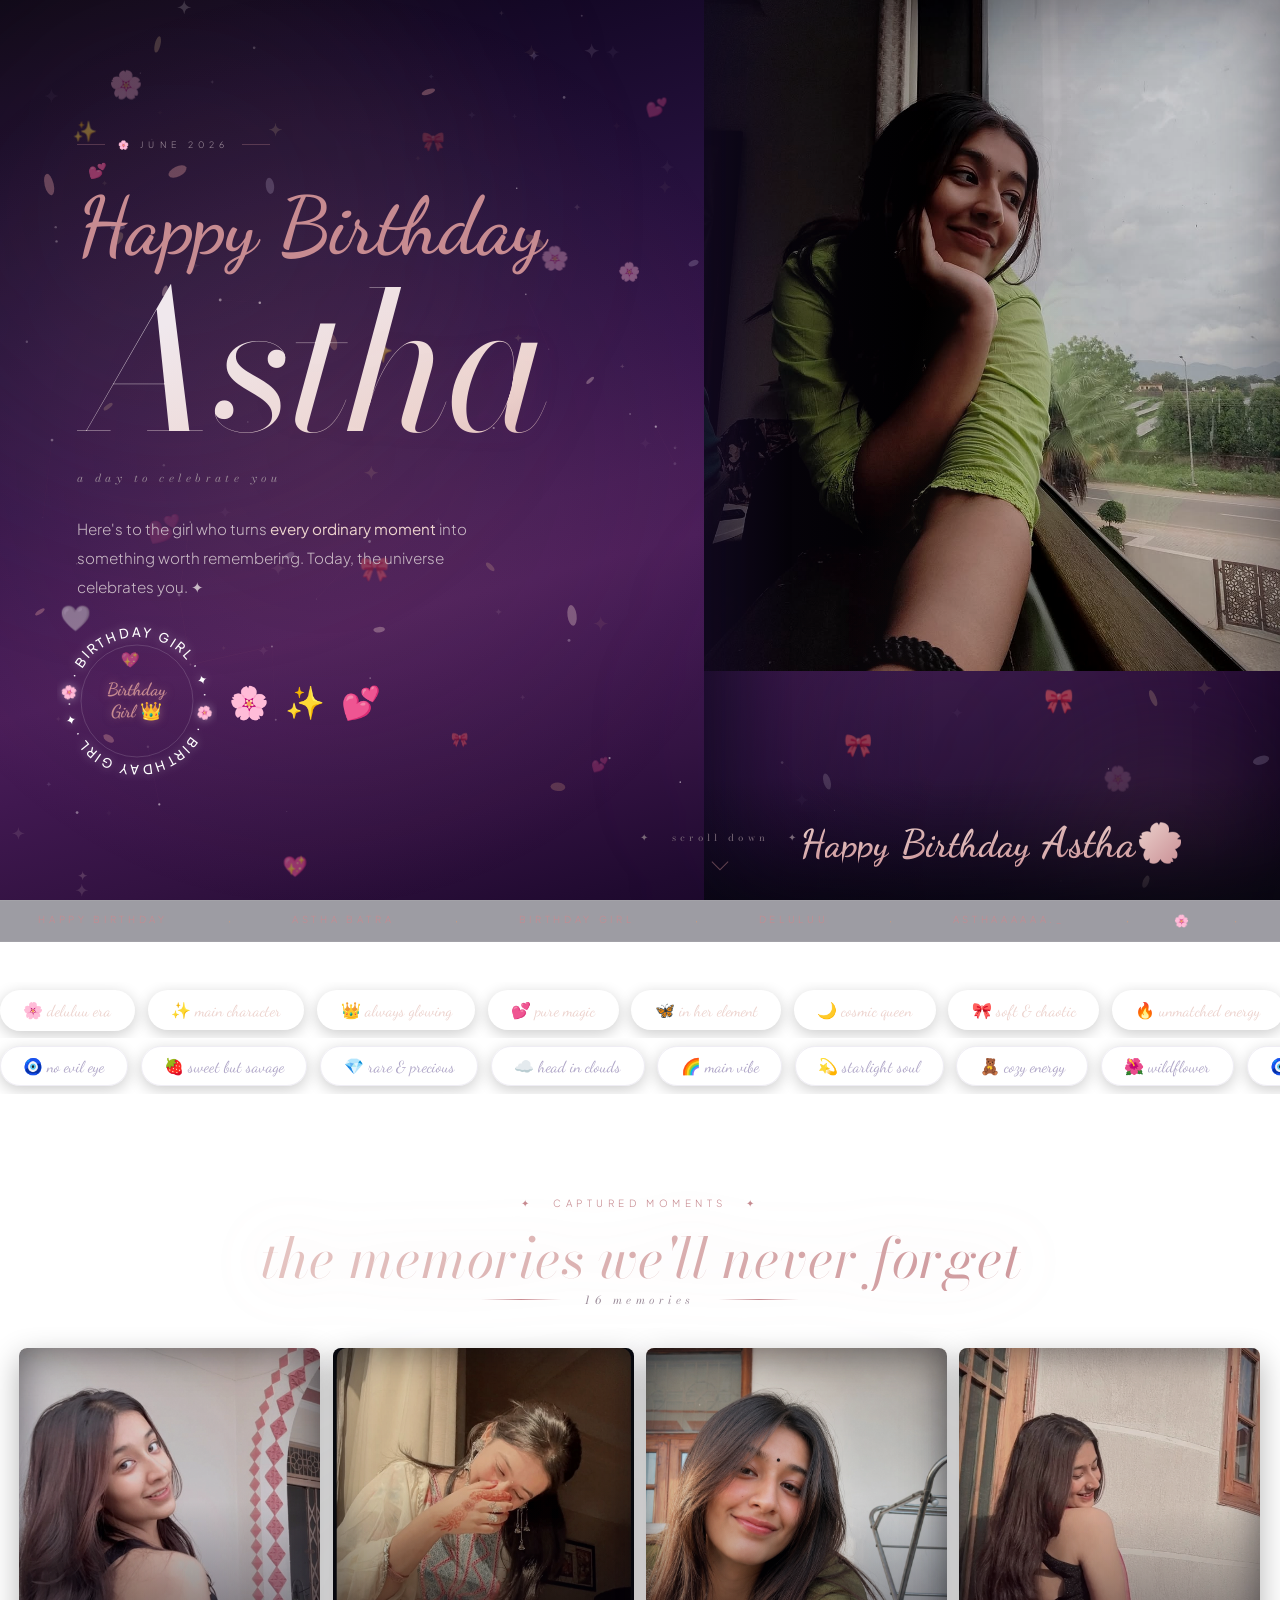
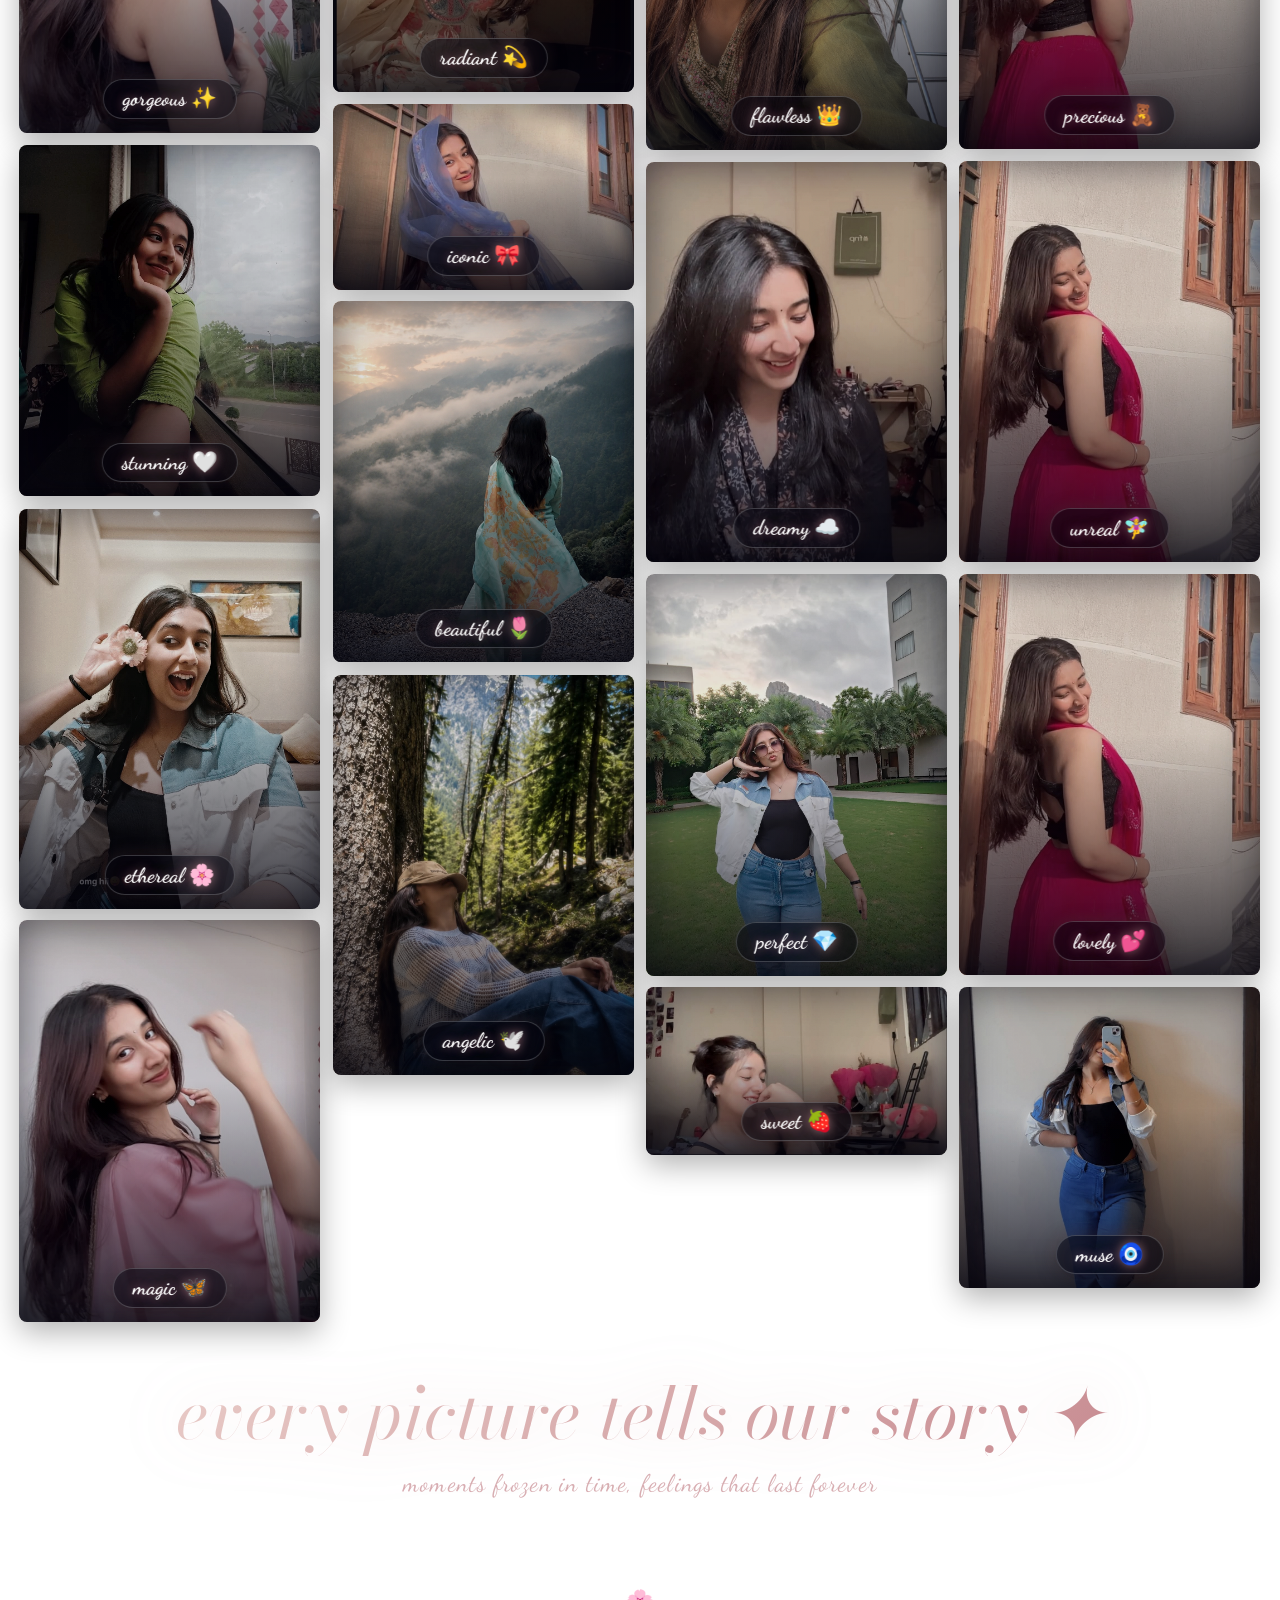
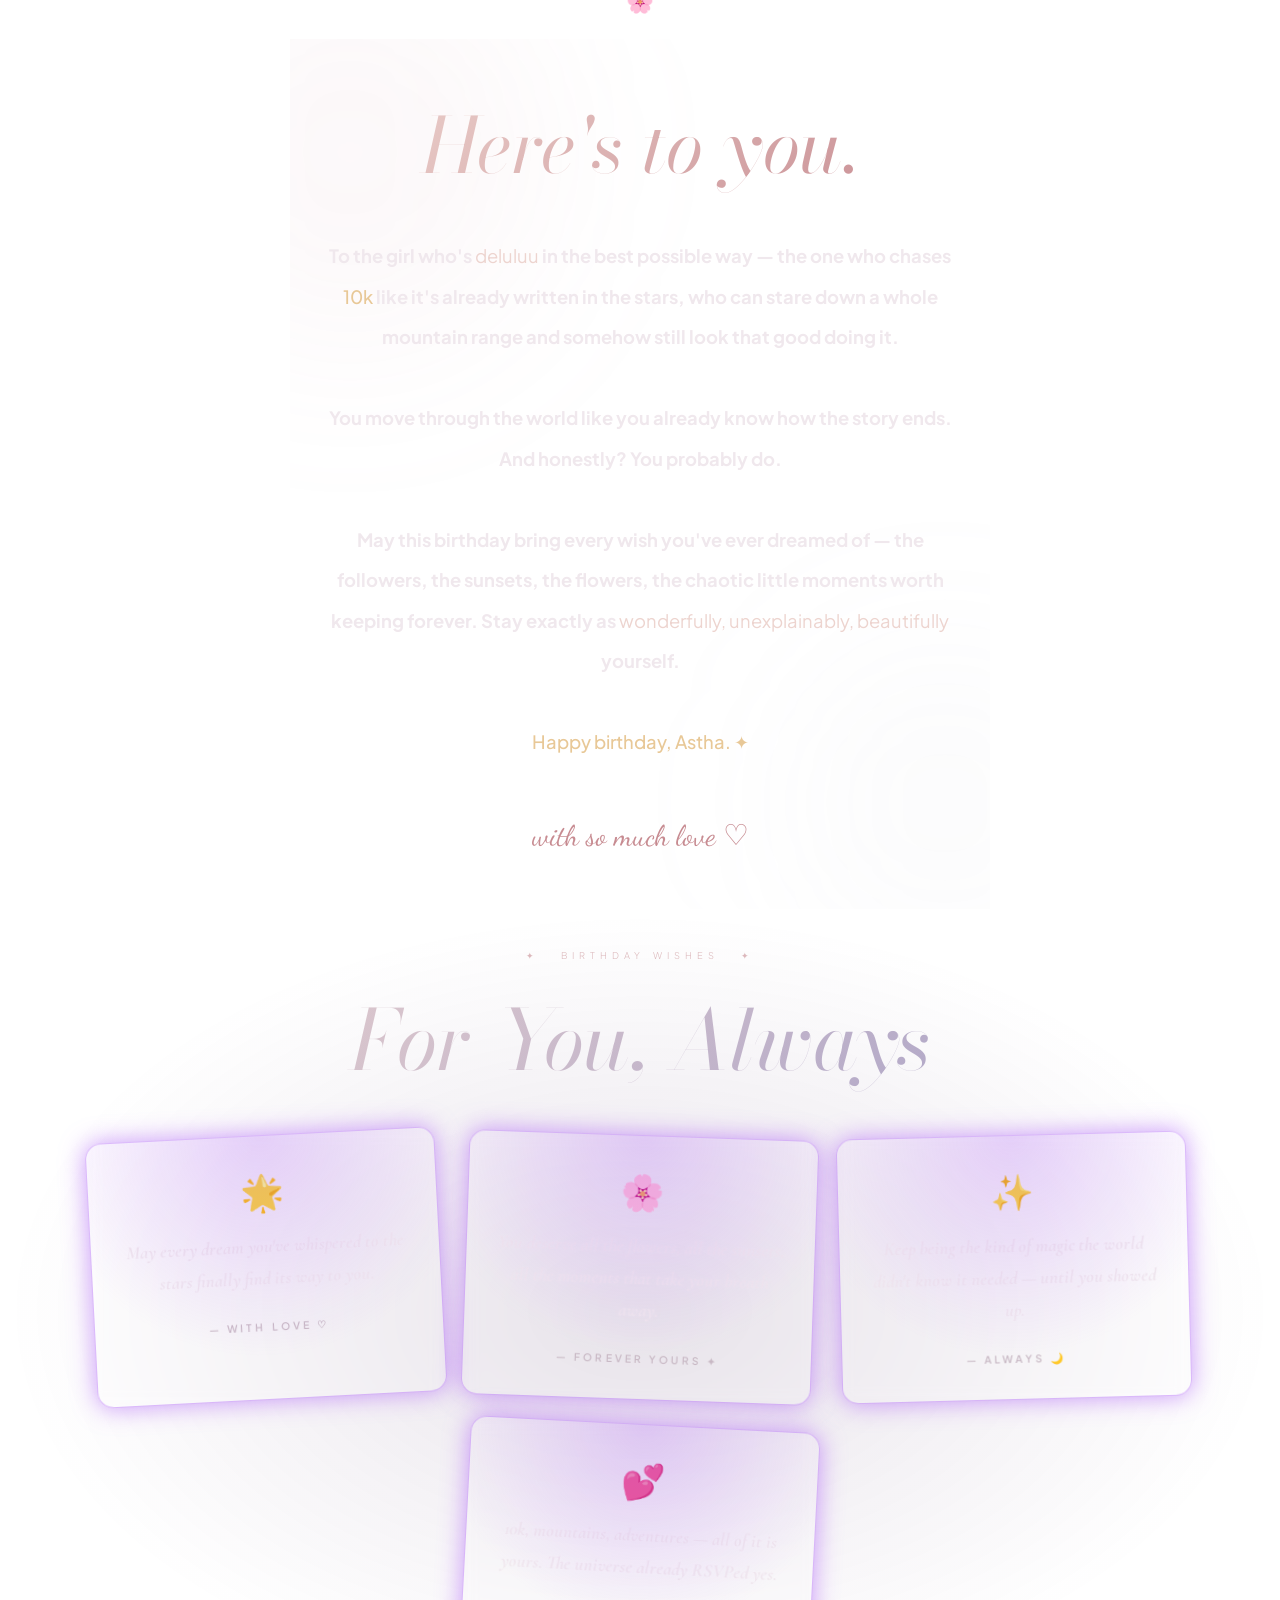
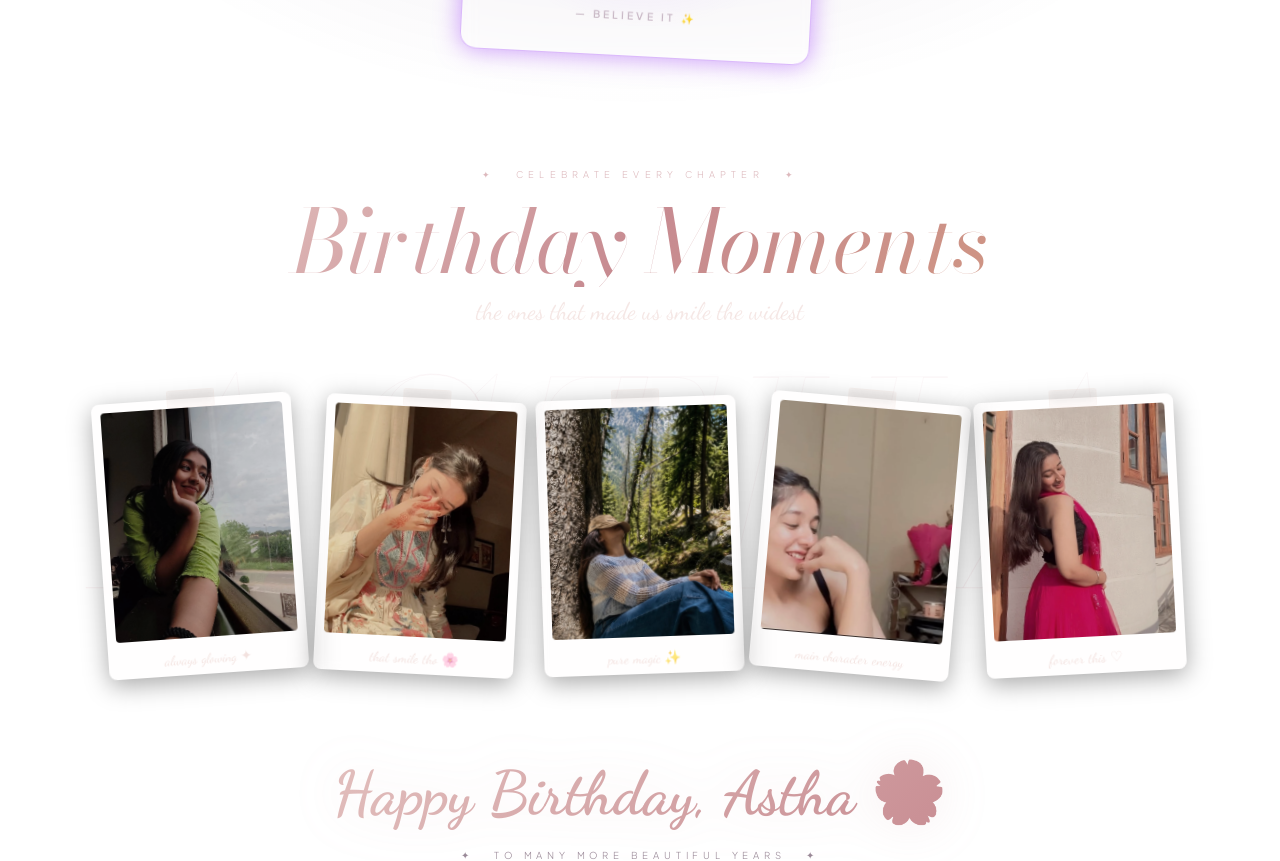
==== commit dadacc15: "Add files via upload" ====
--- a/index.html
+++ b/index.html
@@ -1,269 +1,278 @@
-<!DOCTYPE html>
-<html lang="en">
-<head>
-  <meta charset="UTF-8" />
-  <meta name="viewport" content="width=device-width, initial-scale=1.0" />
-  <title>Happy Birthday, Astha 🌸</title>
-  <link rel="preconnect" href="https://fonts.googleapis.com" />
-  <link rel="preconnect" href="https://fonts.gstatic.com" crossorigin />
-  <link href="https://fonts.googleapis.com/css2?family=Bodoni+Moda:ital,opsz,wght@0,6..96,300;1,6..96,300&family=Plus+Jakarta+Sans:wght@300;400;500&family=Dancing+Script:wght@600;700&family=Cormorant+Garamond:ital,wght@1,300;1,400&display=swap" rel="stylesheet" />
-  <link rel="stylesheet" href="style.css" />
-</head>
-<body class="loading">
-
-  <!-- CURSOR TRAIL -->
-  <canvas id="cursor-canvas"></canvas>
-
-  <!-- SCROLL BAR -->
-  <div id="scroll-bar"></div>
-
-  <!-- LOADER -->
-  <div id="loader">
-    <canvas id="loader-canvas"></canvas>
-    <div class="ldr-orbs">
-      <div class="ldr-orb ldr-orb1"></div>
-      <div class="ldr-orb ldr-orb2"></div>
-      <div class="ldr-orb ldr-orb3"></div>
-    </div>
-    <p class="ldr-pre">✦ &nbsp; a celebration &nbsp; ✦</p>
-    <div class="ldr-name" aria-label="Astha">
-      <span class="ll">A</span><span class="ll">s</span><span class="ll">t</span><span class="ll">h</span><span class="ll">a</span>
-    </div>
-    <p class="ldr-wish">Happy Birthday, Astha 🌸</p>
-    <div class="ldr-bar-wrap"><div class="ldr-bar"></div></div>
-    <p class="ldr-pct" id="ldr-pct">0%</p>
-  </div>
-
-  <!-- MAIN CANVAS (petals + sparkles + stars) -->
-  <canvas id="petals"></canvas>
-
-  <!-- HERO -->
-  <section class="hero">
-    <div class="hero-constellation" id="hero-constellation"></div>
-    <div class="hero-glow" id="hero-glow"></div>
-    <div class="hero-orb hero-orb1"></div>
-    <div class="hero-orb hero-orb2"></div>
-
-    <div class="hero-left">
-      <span class="hero-tag">🌸 June 2026</span>
-      <p class="hero-greeting">Happy Birthday</p>
-      <h1 class="hero-name-full">Astha</h1>
-      <p class="hero-date">a day to celebrate you</p>
-      <p class="hero-wish">Here's to the girl who turns <em>every ordinary moment</em> into something worth remembering. Today, the universe celebrates you. ✦</p>
-      <div class="hero-cta-row">
-        <div class="hero-badge">
-          <span class="hero-badge-ring"></span>
-          <span class="hero-badge-txt">Birthday<br/>Girl 👑</span>
-        </div>
-        <div class="hero-hearts">
-          <span class="hrt hrt1">🌸</span>
-          <span class="hrt hrt2">✨</span>
-          <span class="hrt hrt3">💕</span>
-        </div>
-      </div>
-    </div>
-
-    <div class="hero-right">
-      <div class="hero-img-glow"></div>
-      <div class="hero-photo-frame">
-        <img src="imgs/img (2).jpg" alt="Astha" />
-        <div class="hero-photo-shimmer"></div>
-      </div>
-      <div class="hero-hbd-overlay">
-        <span class="hbd-ol" style="--i:0">H</span><span class="hbd-ol" style="--i:1">a</span><span class="hbd-ol" style="--i:2">p</span><span class="hbd-ol" style="--i:3">p</span><span class="hbd-ol" style="--i:4">y</span><span class="hbd-ol hbd-sp"> </span><span class="hbd-ol" style="--i:5">B</span><span class="hbd-ol" style="--i:6">i</span><span class="hbd-ol" style="--i:7">r</span><span class="hbd-ol" style="--i:8">t</span><span class="hbd-ol" style="--i:9">h</span><span class="hbd-ol" style="--i:10">d</span><span class="hbd-ol" style="--i:11">a</span><span class="hbd-ol" style="--i:12">y</span><span class="hbd-ol hbd-sp"> </span><span class="hbd-ol hbd-nm" style="--i:13">A</span><span class="hbd-ol hbd-nm" style="--i:14">s</span><span class="hbd-ol hbd-nm" style="--i:15">t</span><span class="hbd-ol hbd-nm" style="--i:16">h</span><span class="hbd-ol hbd-nm" style="--i:17">a</span><span class="hbd-ol" style="--i:18"> 🌸</span>
-      </div>
-    </div>
-
-    <div class="hero-bottom">
-      <p class="hero-scroll-txt">✦ &nbsp; scroll down &nbsp; ✦</p>
-      <div class="chevron"></div>
-    </div>
-  </section>
-
-  <!-- MARQUEE -->
-  <div class="marquee-wrap" aria-hidden="true">
-    <div class="mq-track" id="mq"></div>
-  </div>
-
-  <!-- TRAITS RIBBON -->
-  <section class="traits-section">
-    <div class="traits-row traits-row-1">
-      <div class="traits-track">
-        <span class="trait-pill">🌸 deluluu era</span>
-        <span class="trait-pill">✨ main character</span>
-        <span class="trait-pill">👑 always glowing</span>
-        <span class="trait-pill">💕 pure magic</span>
-        <span class="trait-pill">🦋 in her element</span>
-        <span class="trait-pill">🌙 cosmic queen</span>
-        <span class="trait-pill">🎀 soft & chaotic</span>
-        <span class="trait-pill">🔥 unmatched energy</span>
-        <span class="trait-pill">🌸 deluluu era</span>
-        <span class="trait-pill">✨ main character</span>
-        <span class="trait-pill">👑 always glowing</span>
-        <span class="trait-pill">💕 pure magic</span>
-        <span class="trait-pill">🦋 in her element</span>
-        <span class="trait-pill">🌙 cosmic queen</span>
-        <span class="trait-pill">🎀 soft & chaotic</span>
-        <span class="trait-pill">🔥 unmatched energy</span>
-      </div>
-    </div>
-    <div class="traits-row traits-row-2">
-      <div class="traits-track traits-track-reverse">
-        <span class="trait-pill trait-outline">🧿 no evil eye</span>
-        <span class="trait-pill trait-outline">🍓 sweet but savage</span>
-        <span class="trait-pill trait-outline">💎 rare & precious</span>
-        <span class="trait-pill trait-outline">☁️ head in clouds</span>
-        <span class="trait-pill trait-outline">🌈 main vibe</span>
-        <span class="trait-pill trait-outline">💫 starlight soul</span>
-        <span class="trait-pill trait-outline">🧸 cozy energy</span>
-        <span class="trait-pill trait-outline">🌺 wildflower</span>
-        <span class="trait-pill trait-outline">🧿 no evil eye</span>
-        <span class="trait-pill trait-outline">🍓 sweet but savage</span>
-        <span class="trait-pill trait-outline">💎 rare & precious</span>
-        <span class="trait-pill trait-outline">☁️ head in clouds</span>
-        <span class="trait-pill trait-outline">🌈 main vibe</span>
-        <span class="trait-pill trait-outline">💫 starlight soul</span>
-        <span class="trait-pill trait-outline">🧸 cozy energy</span>
-        <span class="trait-pill trait-outline">🌺 wildflower</span>
-      </div>
-    </div>
-  </section>
-
-  <!-- GALLERY -->
-  <section class="gallery-section">
-    <div class="gallery-header">
-      <div class="eye-wrap" id="eye-wrap">
-        <span class="eye-inner">✦ &nbsp; captured moments &nbsp; ✦</span>
-      </div>
-      <p class="gallery-subtitle" id="gallery-subtitle">the memories we'll never forget</p>
-      <div class="gallery-header-line">
-        <span class="gallery-counter">16 memories</span>
-      </div>
-    </div>
-    <div class="masonry" id="gallery"></div>
-    <div class="gallery-footer" id="gallery-footer">
-      <p class="gallery-footer-line">every picture tells our story ✦</p>
-      <p class="gallery-footer-sub">moments frozen in time, feelings that last forever</p>
-    </div>
-  </section>
-
-  <!-- LIGHTBOX -->
-  <div class="lightbox" id="lightbox">
-    <div class="lightbox-backdrop" id="lightbox-backdrop"></div>
-    <div class="lightbox-content">
-      <button class="lightbox-close" id="lightbox-close" aria-label="Close">✕</button>
-      <button class="lightbox-nav lightbox-prev" id="lightbox-prev" aria-label="Previous">‹</button>
-      <button class="lightbox-nav lightbox-next" id="lightbox-next" aria-label="Next">›</button>
-      <img class="lightbox-img" id="lightbox-img" src="" alt="Gallery photo" />
-      <div class="lightbox-meta">
-        <span class="lightbox-num" id="lightbox-num"></span>
-        <span class="lightbox-dot"></span>
-        <span class="lightbox-hint">esc to close</span>
-      </div>
-      <div class="lightbox-indicators" id="lightbox-indicators"></div>
-    </div>
-  </div>
-
-  <!-- DIVIDER -->
-  <div class="divider" aria-hidden="true"><span>🌸</span></div>
-
-  <!-- MESSAGE -->
-  <section class="msg-section">
-    <div class="msg-glow-orb msg-glow-orb1"></div>
-    <div class="msg-glow-orb msg-glow-orb2"></div>
-    <h2 class="msg-title" id="msg-title">Here's to you.</h2>
-    <p class="msg-body" id="msg-body">
-      To the girl who's <span class="msg-em">deluluu</span> in the best possible way — the one who
-      chases <span class="msg-hi">10k</span> like it's already written in the stars,
-      who can stare down a whole mountain range and somehow still look that good doing it.
-      <br /><br />
-      You move through the world like you already know how the story ends.
-      And honestly? You probably do.
-      <br /><br />
-      May this birthday bring every wish you've ever dreamed of —
-      the followers, the sunsets, the flowers, the chaotic little moments worth keeping forever.
-      Stay exactly as <span class="msg-em">wonderfully, unexplainably, beautifully</span> yourself.
-      <br /><br />
-      <span class="msg-hi">Happy birthday, Astha. ✦</span>
-    </p>
-    <span class="msg-sig">with so much love ♡</span>
-  </section>
-
-  <!-- WISHES CARDS -->
-  <section class="wishes-section">
-    <div class="wishes-header">
-      <p class="wishes-eyebrow" id="wishes-eyebrow">✦ &nbsp; birthday wishes &nbsp; ✦</p>
-      <h2 class="wishes-title" id="wishes-title">For You, Always</h2>
-    </div>
-    <div class="wishes-grid" id="wishes-grid">
-      <div class="wish-card" style="--rot:-3deg; --d:0s">
-        <div class="wish-icon">🌟</div>
-        <p class="wish-text">May every dream you've whispered to the stars finally find its way to you.</p>
-        <span class="wish-from">— with love ♡</span>
-      </div>
-      <div class="wish-card" style="--rot:2deg; --d:.12s">
-        <div class="wish-icon">🌸</div>
-        <p class="wish-text">You deserve all the flowers, all the sunsets, all the moments that take your breath away.</p>
-        <span class="wish-from">— forever yours ✦</span>
-      </div>
-      <div class="wish-card" style="--rot:-1.5deg; --d:.24s">
-        <div class="wish-icon">✨</div>
-        <p class="wish-text">Keep being the kind of magic the world didn't know it needed — until you showed up.</p>
-        <span class="wish-from">— always 🌙</span>
-      </div>
-      <div class="wish-card" style="--rot:3deg; --d:.36s">
-        <div class="wish-icon">💕</div>
-        <p class="wish-text">10k, mountains, adventures — all of it is yours. The universe already RSVPed yes.</p>
-        <span class="wish-from">— believe it ✨</span>
-      </div>
-    </div>
-  </section>
-
-  <!-- ══ MERGED CLOSING SECTION ══ -->
-  <section class="closing-section" id="bday-section">
-    <canvas id="outro-canvas"></canvas>
-    <div class="bday-bg-text" aria-hidden="true">ASTHA</div>
-
-    <div class="bday-header">
-      <p class="bday-eyebrow" id="bday-eyebrow">✦ &nbsp; celebrate every chapter &nbsp; ✦</p>
-      <h2 class="bday-title" id="bday-title">Birthday Moments</h2>
-      <p class="bday-subtitle" id="bday-subtitle">the ones that made us smile the widest</p>
-    </div>
-
-    <div class="bday-scatter" id="bday-scatter">
-      <div class="bday-polaroid" id="bday-pol-1">
-        <div class="polaroid-tape"></div>
-        <img src="imgs/img (2).jpg" alt="Birthday moment" loading="lazy" />
-        <span class="bday-polaroid-label">always glowing ✦</span>
-      </div>
-      <div class="bday-polaroid" id="bday-pol-2">
-        <div class="polaroid-tape"></div>
-        <img src="imgs/img (5).jpg" alt="Birthday moment" loading="lazy" />
-        <span class="bday-polaroid-label">that smile tho 🌸</span>
-      </div>
-      <div class="bday-polaroid" id="bday-pol-3">
-        <div class="polaroid-tape"></div>
-        <img src="imgs/img (8).jpg" alt="Birthday moment" loading="lazy" />
-        <span class="bday-polaroid-label">pure magic ✨</span>
-      </div>
-      <div class="bday-polaroid" id="bday-pol-4">
-        <div class="polaroid-tape"></div>
-        <img src="imgs/img (12).jpg" alt="Birthday moment" loading="lazy" />
-        <span class="bday-polaroid-label">main character energy</span>
-      </div>
-      <div class="bday-polaroid" id="bday-pol-5">
-        <div class="polaroid-tape"></div>
-        <img src="imgs/img (14).jpg" alt="Birthday moment" loading="lazy" />
-        <span class="bday-polaroid-label">forever this ♡</span>
-      </div>
-    </div>
-
-    <div class="bday-hbd-text" id="bday-hbd-text">
-      <p class="bday-hbd-line">Happy Birthday, Astha 🌸</p>
-      <p class="bday-hbd-sub">✦ &nbsp; to many more beautiful years &nbsp; ✦</p>
-    </div>
-  </section>
-
-  <script src="script.js"></script>
-</body>
-</html>
+<!DOCTYPE html>
+<html lang="en">
+<head>
+  <meta charset="UTF-8" />
+  <meta name="viewport" content="width=device-width, initial-scale=1.0" />
+  <title>Happy Birthday, Astha 🌸</title>
+  <link rel="preconnect" href="https://fonts.googleapis.com" />
+  <link rel="preconnect" href="https://fonts.gstatic.com" crossorigin />
+  <link href="https://fonts.googleapis.com/css2?family=Bodoni+Moda:ital,opsz,wght@0,6..96,300;1,6..96,300&family=Plus+Jakarta+Sans:wght@300;400;500&family=Dancing+Script:wght@600;700&family=Cormorant+Garamond:ital,wght@1,300;1,400&display=swap" rel="stylesheet" />
+  <link rel="stylesheet" href="style.css" />
+</head>
+<body class="loading">
+
+  <!-- CURSOR TRAIL -->
+  <canvas id="cursor-canvas"></canvas>
+
+  <!-- SCROLL BAR -->
+  <div id="scroll-bar"></div>
+
+  <!-- LOADER -->
+  <div id="loader">
+    <canvas id="loader-canvas"></canvas>
+    <div class="ldr-orbs">
+      <div class="ldr-orb ldr-orb1"></div>
+      <div class="ldr-orb ldr-orb2"></div>
+      <div class="ldr-orb ldr-orb3"></div>
+    </div>
+    <div class="ldr-hearts" aria-hidden="true"></div>
+    <p class="ldr-pre">✦ &nbsp; a celebration &nbsp; ✦</p>
+    <div class="ldr-name" aria-label="Astha">
+      <span class="ll">A</span><span class="ll">s</span><span class="ll">t</span><span class="ll">h</span><span class="ll">a</span>
+    </div>
+    <p class="ldr-wish">Happy Birthday, Astha 🌸</p>
+    <div class="ldr-bar-wrap"><div class="ldr-bar"></div></div>
+    <p class="ldr-pct" id="ldr-pct">0%</p>
+  </div>
+
+  <!-- MAIN CANVAS (petals + sparkles + stars) -->
+  <canvas id="petals"></canvas>
+
+  <!-- HERO -->
+  <section class="hero">
+    <div class="hero-constellation" id="hero-constellation"></div>
+    <div class="hero-glow" id="hero-glow"></div>
+    <div class="hero-orb hero-orb1"></div>
+    <div class="hero-orb hero-orb2"></div>
+
+    <div class="hero-left">
+      <span class="hero-tag">🌸 June 2026</span>
+      <p class="hero-greeting">Happy Birthday</p>
+      <h1 class="hero-name-full">Astha</h1>
+      <p class="hero-date">a day to celebrate you</p>
+      <p class="hero-wish">Here's to the girl who turns <em>every ordinary moment</em> into something worth remembering. Today, the universe celebrates you. ✦</p>
+      <div class="hero-cta-row">
+        <div class="hero-badge">
+          <svg class="hero-badge-svg" viewBox="0 0 160 160">
+            <circle cx="80" cy="80" r="56" fill="none" stroke="rgba(255,255,255,0.15)" stroke-width="1" />
+            <path id="curve" fill="transparent" d="M 80, 80 m -64, 0 a 64,64 0 1,1 128,0 a 64,64 0 1,1 -128,0" />
+            <text class="badge-curved-text">
+              <textPath href="#curve" startOffset="0" textLength="402">
+                🌸 · birthday girl · ✦ · 🌸 · birthday girl · ✦ · 
+              </textPath>
+            </text>
+          </svg>
+          <span class="hero-badge-txt">Birthday<br/>Girl 👑</span>
+        </div>
+        <div class="hero-hearts">
+          <span class="hrt hrt1">🌸</span>
+          <span class="hrt hrt2">✨</span>
+          <span class="hrt hrt3">💕</span>
+        </div>
+      </div>
+    </div>
+
+    <div class="hero-right">
+      <div class="hero-img-glow"></div>
+      <div class="hero-photo-frame">
+        <img src="imgs/img (2).jpg" alt="Astha" />
+        <div class="hero-photo-shimmer"></div>
+      </div>
+      <div class="hero-hbd-overlay">
+        <span class="hbd-ol">H</span><span class="hbd-ol">a</span><span class="hbd-ol">p</span><span class="hbd-ol">p</span><span class="hbd-ol">y</span><span class="hbd-ol hbd-sp"> </span><span class="hbd-ol">B</span><span class="hbd-ol">i</span><span class="hbd-ol">r</span><span class="hbd-ol">t</span><span class="hbd-ol">h</span><span class="hbd-ol">d</span><span class="hbd-ol">a</span><span class="hbd-ol">y</span><span class="hbd-ol hbd-sp"> </span><span class="hbd-ol hbd-nm">A</span><span class="hbd-ol hbd-nm">s</span><span class="hbd-ol hbd-nm">t</span><span class="hbd-ol hbd-nm">h</span><span class="hbd-ol hbd-nm">a</span><span class="hbd-ol"> 🌸</span>
+      </div>
+    </div>
+
+    <div class="hero-bottom">
+      <p class="hero-scroll-txt">✦ &nbsp; scroll down &nbsp; ✦</p>
+      <div class="chevron"></div>
+    </div>
+  </section>
+
+  <!-- MARQUEE -->
+  <div class="marquee-wrap" aria-hidden="true">
+    <div class="mq-track" id="mq"></div>
+  </div>
+
+  <!-- TRAITS RIBBON -->
+  <section class="traits-section">
+    <div class="traits-row traits-row-1">
+      <div class="traits-track">
+        <span class="trait-pill">🌸 deluluu era</span>
+        <span class="trait-pill">✨ main character</span>
+        <span class="trait-pill">👑 always glowing</span>
+        <span class="trait-pill">💕 pure magic</span>
+        <span class="trait-pill">🦋 in her element</span>
+        <span class="trait-pill">🌙 cosmic queen</span>
+        <span class="trait-pill">🎀 soft & chaotic</span>
+        <span class="trait-pill">🔥 unmatched energy</span>
+        <span class="trait-pill">🌸 deluluu era</span>
+        <span class="trait-pill">✨ main character</span>
+        <span class="trait-pill">👑 always glowing</span>
+        <span class="trait-pill">💕 pure magic</span>
+        <span class="trait-pill">🦋 in her element</span>
+        <span class="trait-pill">🌙 cosmic queen</span>
+        <span class="trait-pill">🎀 soft & chaotic</span>
+        <span class="trait-pill">🔥 unmatched energy</span>
+      </div>
+    </div>
+    <div class="traits-row traits-row-2">
+      <div class="traits-track traits-track-reverse">
+        <span class="trait-pill trait-outline">🧿 no evil eye</span>
+        <span class="trait-pill trait-outline">🍓 sweet but savage</span>
+        <span class="trait-pill trait-outline">💎 rare & precious</span>
+        <span class="trait-pill trait-outline">☁️ head in clouds</span>
+        <span class="trait-pill trait-outline">🌈 main vibe</span>
+        <span class="trait-pill trait-outline">💫 starlight soul</span>
+        <span class="trait-pill trait-outline">🧸 cozy energy</span>
+        <span class="trait-pill trait-outline">🌺 wildflower</span>
+        <span class="trait-pill trait-outline">🧿 no evil eye</span>
+        <span class="trait-pill trait-outline">🍓 sweet but savage</span>
+        <span class="trait-pill trait-outline">💎 rare & precious</span>
+        <span class="trait-pill trait-outline">☁️ head in clouds</span>
+        <span class="trait-pill trait-outline">🌈 main vibe</span>
+        <span class="trait-pill trait-outline">💫 starlight soul</span>
+        <span class="trait-pill trait-outline">🧸 cozy energy</span>
+        <span class="trait-pill trait-outline">🌺 wildflower</span>
+      </div>
+    </div>
+  </section>
+
+  <!-- GALLERY -->
+  <section class="gallery-section">
+    <div class="gallery-header">
+      <div class="eye-wrap" id="eye-wrap">
+        <span class="eye-inner">✦ &nbsp; captured moments &nbsp; ✦</span>
+      </div>
+      <p class="gallery-subtitle" id="gallery-subtitle">the memories we'll never forget</p>
+      <div class="gallery-header-line">
+        <span class="gallery-counter">16 memories</span>
+      </div>
+    </div>
+    <div class="masonry" id="gallery"></div>
+    <div class="gallery-footer" id="gallery-footer">
+      <p class="gallery-footer-line">every picture tells our story ✦</p>
+      <p class="gallery-footer-sub">moments frozen in time, feelings that last forever</p>
+    </div>
+  </section>
+
+  <!-- LIGHTBOX -->
+  <div class="lightbox" id="lightbox">
+    <div class="lightbox-backdrop" id="lightbox-backdrop"></div>
+    <div class="lightbox-content">
+      <button class="lightbox-close" id="lightbox-close" aria-label="Close">✕</button>
+      <button class="lightbox-nav lightbox-prev" id="lightbox-prev" aria-label="Previous">‹</button>
+      <button class="lightbox-nav lightbox-next" id="lightbox-next" aria-label="Next">›</button>
+      <img class="lightbox-img" id="lightbox-img" src="" alt="Gallery photo" />
+      <div class="lightbox-meta">
+        <span class="lightbox-num" id="lightbox-num"></span>
+        <span class="lightbox-dot"></span>
+        <span class="lightbox-hint">esc to close</span>
+      </div>
+      <div class="lightbox-indicators" id="lightbox-indicators"></div>
+    </div>
+  </div>
+
+  <!-- DIVIDER -->
+  <div class="divider" aria-hidden="true"><span>🌸</span></div>
+
+  <!-- MESSAGE -->
+  <section class="msg-section">
+    <div class="msg-glow-orb msg-glow-orb1"></div>
+    <div class="msg-glow-orb msg-glow-orb2"></div>
+    <h2 class="msg-title" id="msg-title">Here's to you.</h2>
+    <p class="msg-body" id="msg-body">
+      To the girl who's <span class="msg-em">deluluu</span> in the best possible way — the one who
+      chases <span class="msg-hi">10k</span> like it's already written in the stars,
+      who can stare down a whole mountain range and somehow still look that good doing it.
+      <br /><br />
+      You move through the world like you already know how the story ends.
+      And honestly? You probably do.
+      <br /><br />
+      May this birthday bring every wish you've ever dreamed of —
+      the followers, the sunsets, the flowers, the chaotic little moments worth keeping forever.
+      Stay exactly as <span class="msg-em">wonderfully, unexplainably, beautifully</span> yourself.
+      <br /><br />
+      <span class="msg-hi">Happy birthday, Astha. ✦</span>
+    </p>
+    <span class="msg-sig">with so much love ♡</span>
+  </section>
+
+  <!-- WISHES CARDS -->
+  <section class="wishes-section">
+    <div class="wishes-header">
+      <p class="wishes-eyebrow" id="wishes-eyebrow">✦ &nbsp; birthday wishes &nbsp; ✦</p>
+      <h2 class="wishes-title" id="wishes-title">For You, Always</h2>
+    </div>
+    <div class="wishes-grid" id="wishes-grid">
+      <div class="wish-card wish-card-1">
+        <div class="wish-icon">🌟</div>
+        <p class="wish-text">May every dream you've whispered to the stars finally find its way to you.</p>
+        <span class="wish-from">— with love ♡</span>
+      </div>
+      <div class="wish-card wish-card-2">
+        <div class="wish-icon">🌸</div>
+        <p class="wish-text">You deserve all the flowers, all the sunsets, all the moments that take your breath away.</p>
+        <span class="wish-from">— forever yours ✦</span>
+      </div>
+      <div class="wish-card wish-card-3">
+        <div class="wish-icon">✨</div>
+        <p class="wish-text">Keep being the kind of magic the world didn't know it needed — until you showed up.</p>
+        <span class="wish-from">— always 🌙</span>
+      </div>
+      <div class="wish-card wish-card-4">
+        <div class="wish-icon">💕</div>
+        <p class="wish-text">10k, mountains, adventures — all of it is yours. The universe already RSVPed yes.</p>
+        <span class="wish-from">— believe it ✨</span>
+      </div>
+    </div>
+  </section>
+
+  <!-- ══ MERGED CLOSING SECTION ══ -->
+  <section class="closing-section" id="bday-section">
+    <canvas id="outro-canvas"></canvas>
+    <div class="bday-bg-text" aria-hidden="true">ASTHA</div>
+
+    <div class="bday-header">
+      <p class="bday-eyebrow" id="bday-eyebrow">✦ &nbsp; celebrate every chapter &nbsp; ✦</p>
+      <h2 class="bday-title" id="bday-title">Birthday Moments</h2>
+      <p class="bday-subtitle" id="bday-subtitle">the ones that made us smile the widest</p>
+    </div>
+
+    <div class="bday-scatter" id="bday-scatter">
+      <div class="bday-polaroid" id="bday-pol-1">
+        <div class="polaroid-tape"></div>
+        <img src="imgs/img (2).jpg" alt="Birthday moment" loading="lazy" />
+        <span class="bday-polaroid-label">always glowing ✦</span>
+      </div>
+      <div class="bday-polaroid" id="bday-pol-2">
+        <div class="polaroid-tape"></div>
+        <img src="imgs/img (5).jpg" alt="Birthday moment" loading="lazy" />
+        <span class="bday-polaroid-label">that smile tho 🌸</span>
+      </div>
+      <div class="bday-polaroid" id="bday-pol-3">
+        <div class="polaroid-tape"></div>
+        <img src="imgs/img (8).jpg" alt="Birthday moment" loading="lazy" />
+        <span class="bday-polaroid-label">pure magic ✨</span>
+      </div>
+      <div class="bday-polaroid" id="bday-pol-4">
+        <div class="polaroid-tape"></div>
+        <img src="imgs/img (12).jpg" alt="Birthday moment" loading="lazy" />
+        <span class="bday-polaroid-label">main character energy</span>
+      </div>
+      <div class="bday-polaroid" id="bday-pol-5">
+        <div class="polaroid-tape"></div>
+        <img src="imgs/img (14).jpg" alt="Birthday moment" loading="lazy" />
+        <span class="bday-polaroid-label">forever this ♡</span>
+      </div>
+    </div>
+
+    <div class="bday-hbd-text" id="bday-hbd-text">
+      <p class="bday-hbd-line">Happy Birthday, Astha 🌸</p>
+      <p class="bday-hbd-sub">✦ &nbsp; to many more beautiful years &nbsp; ✦</p>
+    </div>
+  </section>
+
+  <script src="script.js"></script>
+</body>
+</html>
--- a/style.css
+++ b/style.css
@@ -1,2217 +1,2416 @@
-*,
-*::before,
-*::after {
-  margin: 0;
-  padding: 0;
-  box-sizing: border-box;
-}
-
-:root {
-  --bg: #06050F;
-  --rose: #C78B91;
-  --peach: #D49B7A;
-  --blush: #EDD4CF;
-  --lav: #B0A7C8;
-  --gold: #E8C897;
-  --text: #F0E8ED;
-  --body: #C8B8C4;
-  --dim: #9A8A98;
-  --sub: #7A6A78;
-  --line: rgba(199, 139, 145, .15);
-  --card-bg: rgba(255, 255, 255, .03);
-  --card-border: rgba(199, 139, 145, .13);
-}
-
-html {
-  scroll-behavior: smooth;
-}
-
-body {
-  background: linear-gradient(165deg,
-      #120a22 0%,
-      #1e0f35 12%,
-      #2d1648 28%,
-      #3f1c55 42%,
-      #4e2260 52%,
-      #522462 58%,
-      #4a1f58 65%,
-      #3c1a4c 75%,
-      #2a1340 85%,
-      #1a0e30 95%,
-      #120a22 100%);
-  background-attachment: fixed;
-  color: var(--text);
-  font-family: 'Plus Jakarta Sans', sans-serif;
-  font-weight: 300;
-  overflow-x: hidden;
-}
-
-body.loading {
-  overflow: hidden;
-}
-
-/* ── CURSOR CANVAS ── */
-#cursor-canvas {
-  position: fixed;
-  inset: 0;
-  pointer-events: none;
-  z-index: 9998;
-}
-
-/* ── SCROLL BAR ── */
-#scroll-bar {
-  position: fixed;
-  top: 0;
-  left: 0;
-  height: 2px;
-  width: 0%;
-  background: linear-gradient(90deg, var(--rose), var(--peach));
-  z-index: 10000;
-  pointer-events: none;
-  transition: width .08s linear;
-  box-shadow: 0 0 10px rgba(199, 139, 145, .6);
-}
-
-/* ════════════════════════════════
-   LOADER
-════════════════════════════════ */
-#loader {
-  position: fixed;
-  inset: 0;
-  z-index: 9999;
-  background: linear-gradient(165deg,
-      #120a22 0%,
-      #1e0f35 12%,
-      #2d1648 28%,
-      #3f1c55 42%,
-      #4e2260 52%,
-      #522462 58%,
-      #4a1f58 65%,
-      #3c1a4c 75%,
-      #2a1340 85%,
-      #1a0e30 95%,
-      #120a22 100%);
-  display: flex;
-  flex-direction: column;
-  align-items: center;
-  justify-content: center;
-  pointer-events: all;
-  transition: transform 1.1s cubic-bezier(.76, 0, .24, 1);
-}
-
-#loader.exit {
-  transform: translateY(-100vh);
-  pointer-events: none;
-}
-
-#loader-canvas {
-  position: absolute;
-  inset: 0;
-  pointer-events: none;
-}
-
-.ldr-orbs {
-  position: absolute;
-  inset: 0;
-  pointer-events: none;
-  overflow: hidden;
-}
-
-.ldr-orb {
-  position: absolute;
-  border-radius: 50%;
-  filter: blur(80px);
-  animation: orbFloat 6s ease-in-out infinite;
-}
-
-.ldr-orb1 {
-  width: 400px;
-  height: 400px;
-  background: rgba(199, 139, 145, .12);
-  top: -10%;
-  left: -10%;
-  animation-delay: 0s;
-}
-
-.ldr-orb2 {
-  width: 300px;
-  height: 300px;
-  background: rgba(176, 167, 200, .1);
-  bottom: -5%;
-  right: -5%;
-  animation-delay: -2s;
-}
-
-.ldr-orb3 {
-  width: 250px;
-  height: 250px;
-  background: rgba(212, 155, 122, .08);
-  top: 50%;
-  left: 60%;
-  animation-delay: -4s;
-}
-
-@keyframes orbFloat {
-
-  0%,
-  100% {
-    transform: translateY(0) scale(1);
-  }
-
-  50% {
-    transform: translateY(-20px) scale(1.08);
-  }
-}
-
-.ldr-pre {
-  font-size: .56rem;
-  letter-spacing: .55em;
-  text-transform: uppercase;
-  color: rgba(199, 139, 145, .55);
-  margin-bottom: 2rem;
-  opacity: 0;
-  animation: rise .7s ease both .05s;
-  position: relative;
-  z-index: 1;
-}
-
-.ldr-name {
-  display: flex;
-  align-items: baseline;
-  gap: .04em;
-  position: relative;
-  z-index: 1;
-}
-
-.ll {
-  font-family: 'Bodoni Moda', serif;
-  font-size: clamp(4rem, 16vw, 11rem);
-  font-weight: 300;
-  font-style: italic;
-  line-height: 1;
-  opacity: 0;
-  transform: translateY(30px);
-  filter: blur(14px);
-  background: linear-gradient(160deg, var(--text) 10%, var(--blush) 50%, var(--rose) 90%);
-  -webkit-background-clip: text;
-  -webkit-text-fill-color: transparent;
-  background-clip: text;
-  animation: letterIn .9s cubic-bezier(.22, 1, .36, 1) both;
-}
-
-.ll:nth-child(1) {
-  animation-delay: .12s
-}
-
-.ll:nth-child(2) {
-  animation-delay: .26s
-}
-
-.ll:nth-child(3) {
-  animation-delay: .40s
-}
-
-.ll:nth-child(4) {
-  animation-delay: .54s
-}
-
-.ll:nth-child(5) {
-  animation-delay: .68s
-}
-
-@keyframes letterIn {
-  to {
-    opacity: 1;
-    transform: translateY(0);
-    filter: blur(0);
-  }
-}
-
-.ldr-wish {
-  font-family: 'Dancing Script', cursive;
-  font-size: clamp(1.1rem, 2.8vw, 1.65rem);
-  color: var(--rose);
-  margin-top: 1.5rem;
-  opacity: 0;
-  animation: rise .7s ease both 1.35s;
-  position: relative;
-  z-index: 1;
-}
-
-.ldr-bar-wrap {
-  width: min(250px, 55vw);
-  height: 1px;
-  background: rgba(199, 139, 145, .1);
-  margin-top: 2.8rem;
-  overflow: hidden;
-  border-radius: 1px;
-  position: relative;
-  z-index: 1;
-}
-
-.ldr-bar {
-  height: 100%;
-  width: 0%;
-  background: linear-gradient(90deg, transparent, var(--rose), var(--peach));
-  animation: barFill 1.8s cubic-bezier(.22, 1, .36, 1) both 1.15s;
-  box-shadow: 0 0 12px rgba(199, 139, 145, .6);
-}
-
-@keyframes barFill {
-  to {
-    width: 100%;
-  }
-}
-
-.ldr-pct {
-  font-size: .52rem;
-  letter-spacing: .3em;
-  color: rgba(199, 139, 145, .45);
-  margin-top: .75rem;
-  font-variant-numeric: tabular-nums;
-  position: relative;
-  z-index: 1;
-}
-
-/* ════════════════════════════════
-   MAIN CANVAS
-════════════════════════════════ */
-#petals {
-  position: fixed;
-  inset: 0;
-  pointer-events: none;
-  z-index: 1;
-}
-
-/* ════════════════════════════════
-   HERO
-════════════════════════════════ */
-.hero {
-  min-height: 100svh;
-  display: flex;
-  align-items: center;
-  position: relative;
-  z-index: 2;
-  overflow: hidden;
-  background: transparent;
-}
-
-.hero-constellation {
-  position: absolute;
-  inset: 0;
-  pointer-events: none;
-  z-index: 0;
-}
-
-.hero-glow {
-  position: absolute;
-  width: 75vmax;
-  height: 75vmax;
-  border-radius: 50%;
-  background: radial-gradient(circle, rgba(212, 155, 122, .1) 0%, rgba(199, 139, 145, .06) 35%, transparent 68%);
-  top: 50%;
-  left: 25%;
-  transform: translate(-50%, -50%);
-  pointer-events: none;
-  will-change: transform;
-  animation: glowPulse 6s ease-in-out infinite;
-}
-
-@keyframes glowPulse {
-
-  0%,
-  100% {
-    opacity: 1;
-  }
-
-  50% {
-    opacity: .65;
-  }
-}
-
-.hero-orb {
-  position: absolute;
-  border-radius: 50%;
-  pointer-events: none;
-  filter: blur(100px);
-  animation: orbFloat 8s ease-in-out infinite;
-}
-
-.hero-orb1 {
-  width: 600px;
-  height: 600px;
-  background: rgba(199, 139, 145, .07);
-  top: -10%;
-  left: -10%;
-  animation-delay: 0s;
-}
-
-.hero-orb2 {
-  width: 400px;
-  height: 400px;
-  background: rgba(176, 167, 200, .06);
-  bottom: -5%;
-  right: 10%;
-  animation-delay: -3s;
-}
-
-.hero-left {
-  flex: 1;
-  padding: 4rem 3rem 4rem 6vw;
-  display: flex;
-  flex-direction: column;
-  justify-content: center;
-  position: relative;
-  z-index: 2;
-}
-
-.hero-tag {
-  font-size: .55rem;
-  letter-spacing: .6em;
-  text-transform: uppercase;
-  color: var(--dim);
-  margin-bottom: 1.8rem;
-  opacity: 0;
-  animation: rise .9s cubic-bezier(.22, 1, .36, 1) both 3.3s;
-  display: flex;
-  align-items: center;
-  gap: .8rem;
-}
-
-.hero-tag::before,
-.hero-tag::after {
-  content: '';
-  width: 28px;
-  height: 1px;
-  background: rgba(199, 139, 145, .3);
-}
-
-.hero-greeting {
-  font-family: 'Dancing Script', cursive;
-  font-size: clamp(2.4rem, 6vw, 4rem);
-  color: var(--rose);
-  font-weight: 600;
-  margin-bottom: .2rem;
-  opacity: 0;
-  animation: rise .9s cubic-bezier(.22, 1, .36, 1) both 3.5s;
-}
-
-.hero-name-full {
-  font-family: 'Bodoni Moda', serif;
-  font-size: clamp(5.5rem, 15vw, 13rem);
-  font-weight: 300;
-  font-style: italic;
-  line-height: .88;
-  letter-spacing: -.02em;
-  background: linear-gradient(155deg, var(--text) 15%, var(--blush) 45%, var(--rose) 75%, var(--peach) 100%);
-  -webkit-background-clip: text;
-  -webkit-text-fill-color: transparent;
-  background-clip: text;
-  opacity: 0;
-  transform: translateY(30px);
-  filter: blur(10px);
-  animation: heroNameIn 1.2s cubic-bezier(.22, 1, .36, 1) both 3.7s;
-  text-shadow: none;
-  position: relative;
-}
-
-.hero-name-full::after {
-  content: 'Astha';
-  position: absolute;
-  inset: 0;
-  background: linear-gradient(155deg, transparent 40%, rgba(199, 139, 145, .15) 80%);
-  -webkit-background-clip: text;
-  background-clip: text;
-  -webkit-text-fill-color: transparent;
-  filter: blur(20px);
-  opacity: .6;
-}
-
-@keyframes heroNameIn {
-  to {
-    opacity: 1;
-    transform: translateY(0);
-    filter: blur(0);
-  }
-}
-
-.hero-date {
-  font-family: 'Bodoni Moda', serif;
-  font-size: .7rem;
-  letter-spacing: .4em;
-  color: var(--dim);
-  font-style: italic;
-  margin-top: 1.4rem;
-  opacity: 0;
-  animation: rise .9s cubic-bezier(.22, 1, .36, 1) both 4.2s;
-}
-
-.hero-wish {
-  font-size: .95rem;
-  line-height: 1.9;
-  color: var(--body);
-  font-weight: 300;
-  max-width: 400px;
-  margin-top: 1.8rem;
-  opacity: 0;
-  animation: rise .9s cubic-bezier(.22, 1, .36, 1) both 4.5s;
-}
-
-.hero-wish em {
-  color: var(--blush);
-  font-style: normal;
-  font-weight: 400;
-}
-
-.hero-cta-row {
-  display: flex;
-  align-items: center;
-  gap: 2rem;
-  margin-top: 2.5rem;
-  opacity: 0;
-  animation: rise .9s cubic-bezier(.22, 1, .36, 1) both 4.8s;
-}
-
-.hero-badge {
-  position: relative;
-  width: 80px;
-  height: 80px;
-  display: flex;
-  align-items: center;
-  justify-content: center;
-}
-
-.hero-badge-ring {
-  position: absolute;
-  inset: 0;
-  border-radius: 50%;
-  border: 1px solid rgba(199, 139, 145, .3);
-  animation: ringRotate 12s linear infinite;
-}
-
-.hero-badge-ring::before {
-  content: '🌸 · birthday girl · ✦ · ';
-  position: absolute;
-  inset: -18px;
-  font-size: .38rem;
-  letter-spacing: .2em;
-  color: var(--dim);
-  /* text on a circle via clip-path trick not possible in CSS purely, so use a simple ring */
-}
-
-@keyframes ringRotate {
-  to {
-    transform: rotate(360deg);
-  }
-}
-
-.hero-badge-txt {
-  font-family: 'Dancing Script', cursive;
-  font-size: .7rem;
-  color: var(--rose);
-  text-align: center;
-  line-height: 1.3;
-  z-index: 1;
-}
-
-.hero-hearts {
-  display: flex;
-  gap: .6rem;
-}
-
-.hrt {
-  font-size: 1.2rem;
-  animation: heartBeat 2.5s ease-in-out infinite;
-  display: inline-block;
-}
-
-.hrt1 {
-  animation-delay: 0s;
-}
-
-.hrt2 {
-  animation-delay: .4s;
-}
-
-.hrt3 {
-  animation-delay: .8s;
-}
-
-@keyframes heartBeat {
-
-  0%,
-  100% {
-    transform: scale(1);
-  }
-
-  20% {
-    transform: scale(1.25);
-  }
-
-  40% {
-    transform: scale(1);
-  }
-}
-
-.hero-right {
-  flex: 0 0 45%;
-  position: relative;
-  min-height: 100svh;
-  overflow: hidden;
-  opacity: 0;
-  animation: heroImgIn 1.4s cubic-bezier(.22, 1, .36, 1) both 3.3s;
-}
-
-@keyframes heroImgIn {
-  from {
-    opacity: 0;
-    transform: translateX(40px)
-  }
-
-  to {
-    opacity: 1;
-    transform: translateX(0)
-  }
-}
-
-.hero-photo-frame {
-  position: relative;
-  width: 100%;
-  height: 100%;
-  overflow: hidden;
-}
-
-.hero-photo-frame img {
-  width: 100%;
-  height: 100%;
-  object-fit: cover;
-  display: block;
-  filter: saturate(.82) brightness(.87) contrast(1.05);
-  transition: filter .6s ease, transform .8s ease;
-}
-
-.hero-right:hover .hero-photo-frame img {
-  filter: saturate(1.1) brightness(.95);
-  transform: scale(1.03);
-}
-
-.hero-photo-shimmer {
-  position: absolute;
-  inset: 0;
-  pointer-events: none;
-  background: linear-gradient(105deg, transparent 40%, rgba(199, 139, 145, .06) 50%, transparent 60%);
-  animation: shimmerSlide 4s ease-in-out infinite;
-}
-
-@keyframes shimmerSlide {
-
-  0%,
-  100% {
-    transform: translateX(-100%);
-  }
-
-  50% {
-    transform: translateX(200%);
-  }
-}
-
-.hero-right::before {
-  content: '';
-  position: absolute;
-  inset: 0;
-  z-index: 1;
-  pointer-events: none;
-  background: linear-gradient(to right, rgba(26, 14, 46, .7) 0%, rgba(26, 14, 46, .2) 15%, transparent 40%);
-}
-
-.hero-right::after {
-  content: '';
-  position: absolute;
-  inset: 0;
-  pointer-events: none;
-  z-index: 1;
-  box-shadow: inset 0 0 80px rgba(6, 5, 15, .45);
-}
-
-.hero-img-glow {
-  position: absolute;
-  bottom: -20%;
-  right: -10%;
-  width: 60%;
-  height: 50%;
-  background: radial-gradient(circle, rgba(199, 139, 145, .18) 0%, transparent 65%);
-  filter: blur(60px);
-  pointer-events: none;
-  z-index: 0;
-  animation: glowPulse 5s ease-in-out infinite;
-}
-
-/* Happy Birthday overlay on photo */
-.hero-hbd-overlay {
-  position: absolute;
-  bottom: 0;
-  left: 0;
-  right: 0;
-  z-index: 3;
-  text-align: center;
-  padding: 2.5rem 1.5rem 2rem;
-  background: linear-gradient(to top, rgba(6, 5, 15, .7) 0%, rgba(6, 5, 15, .3) 50%, transparent 100%);
-  font-family: 'Dancing Script', cursive;
-  font-size: clamp(1.6rem, 3.5vw, 2.4rem);
-  font-weight: 700;
-  pointer-events: none;
-}
-
-.hbd-ol {
-  display: inline-block;
-  opacity: 0;
-  transform: translateY(18px);
-  animation: hbdOlIn .5s cubic-bezier(.22, 1, .36, 1) forwards;
-  animation-delay: calc(var(--i, 0) * 0.06s + 4.5s);
-  background: linear-gradient(135deg, var(--blush) 0%, var(--rose) 50%, var(--peach) 100%);
-  background-size: 200% 200%;
-  -webkit-background-clip: text;
-  -webkit-text-fill-color: transparent;
-  background-clip: text;
-  animation-name: hbdOlIn, hbdOlShimmer;
-  animation-duration: .5s, 4s;
-  animation-timing-function: cubic-bezier(.22, 1, .36, 1), ease-in-out;
-  animation-fill-mode: forwards, none;
-  animation-iteration-count: 1, infinite;
-  animation-delay: calc(var(--i, 0) * 0.06s + 4.5s), calc(var(--i, 0) * 0.06s + 5s);
-}
-
-.hbd-sp {
-  width: .3em;
-}
-
-.hbd-nm {
-  font-weight: 700;
-  font-size: 1.1em;
-}
-
-@keyframes hbdOlIn {
-  to {
-    opacity: 1;
-    transform: translateY(0);
-  }
-}
-
-@keyframes hbdOlShimmer {
-
-  0%,
-  100% {
-    background-position: 0% 50%;
-  }
-
-  50% {
-    background-position: 100% 50%;
-  }
-}
-
-@media (max-width: 768px) {
-  .hero-hbd-overlay {
-    font-size: clamp(1.3rem, 5vw, 1.8rem);
-    padding: 2rem 1rem 1.5rem;
-  }
-}
-
-.hero-bottom {
-  position: absolute;
-  bottom: 2rem;
-  left: 50%;
-  transform: translateX(-50%);
-  display: flex;
-  flex-direction: column;
-  align-items: center;
-  gap: .7rem;
-  opacity: 0;
-  animation: rise .9s cubic-bezier(.22, 1, .36, 1) both 5s;
-  z-index: 3;
-}
-
-.hero-scroll-txt {
-  font-family: 'Bodoni Moda', serif;
-  font-size: .6rem;
-  letter-spacing: .45em;
-  color: var(--sub);
-  white-space: nowrap;
-}
-
-.chevron {
-  width: 12px;
-  height: 12px;
-  border-right: 1px solid rgba(199, 139, 145, .45);
-  border-bottom: 1px solid rgba(199, 139, 145, .45);
-  transform: rotate(45deg);
-  animation: chev 2.2s ease-in-out infinite;
-}
-
-@keyframes chev {
-
-  0%,
-  100% {
-    opacity: .5;
-    transform: rotate(45deg) translateY(0)
-  }
-
-  50% {
-    opacity: 1;
-    transform: rotate(45deg) translateY(5px)
-  }
-}
-
-@media(max-width:768px) {
-  .hero {
-    flex-direction: column-reverse;
-    min-height: auto;
-  }
-
-  .hero-left {
-    padding: 3rem 2rem 4rem;
-    text-align: center;
-    align-items: center;
-  }
-
-  .hero-right {
-    flex: 0 0 auto;
-    min-height: 50vh;
-    width: 100%;
-  }
-
-  .hero-right::before {
-    background: linear-gradient(to top, rgba(26, 8, 40, .82) 0%, rgba(26, 8, 40, .3) 30%, transparent 60%);
-  }
-
-  .hero-bottom {
-    position: relative;
-    bottom: auto;
-    left: auto;
-    transform: none;
-    margin-top: 1rem;
-    margin-bottom: 1.5rem;
-  }
-
-  .hero-name-full {
-    font-size: clamp(4.5rem, 18vw, 8rem);
-  }
-
-  .hero-cta-row {
-    justify-content: center;
-  }
-}
-
-/* ════════════════════════════════
-   MARQUEE
-════════════════════════════════ */
-.marquee-wrap {
-  position: relative;
-  z-index: 2;
-  overflow: hidden;
-  border-top: 1px solid var(--line);
-  border-bottom: 1px solid var(--line);
-  padding: .78rem 0;
-  background: rgba(12, 9, 25, .6);
-  backdrop-filter: blur(4px);
-}
-
-.mq-track {
-  display: flex;
-  width: max-content;
-  animation: ticker 26s linear infinite;
-}
-
-.mq-item {
-  font-size: .6rem;
-  letter-spacing: .38em;
-  text-transform: uppercase;
-  color: var(--rose);
-  padding: 0 2.4rem;
-  white-space: nowrap;
-}
-
-.mq-dot {
-  color: var(--peach);
-  letter-spacing: 0;
-  padding: 0 1.4rem;
-  font-size: .75rem;
-}
-
-@keyframes ticker {
-  from {
-    transform: translateX(0)
-  }
-
-  to {
-    transform: translateX(-50%)
-  }
-}
-
-/* ════════════════════════════════
-   TRAITS RIBBON
-════════════════════════════════ */
-.traits-section {
-  position: relative;
-  z-index: 2;
-  padding: 2.5rem 0;
-  overflow: hidden;
-}
-
-.traits-row {
-  overflow: hidden;
-  padding: .5rem 0;
-}
-
-.traits-track {
-  display: flex;
-  width: max-content;
-  gap: .8rem;
-  animation: traitScroll 30s linear infinite;
-}
-
-.traits-track-reverse {
-  animation: traitScrollReverse 35s linear infinite;
-}
-
-.trait-pill {
-  display: inline-flex;
-  align-items: center;
-  gap: .4em;
-  padding: .6rem 1.4rem;
-  border-radius: 50px;
-  background: rgba(199, 139, 145, .08);
-  border: 1px solid rgba(199, 139, 145, .18);
-  backdrop-filter: blur(8px);
-  font-family: 'Dancing Script', cursive;
-  font-size: 1rem;
-  color: var(--blush);
-  white-space: nowrap;
-  cursor: default;
-  transition: background .3s ease, border-color .3s ease, transform .3s ease, box-shadow .3s ease;
-}
-
-.trait-pill:hover {
-  background: rgba(199, 139, 145, .18);
-  border-color: rgba(199, 139, 145, .4);
-  transform: translateY(-3px) scale(1.05);
-  box-shadow: 0 8px 25px rgba(199, 139, 145, .15);
-}
-
-.trait-outline {
-  background: transparent;
-  border: 1px solid rgba(176, 167, 200, .2);
-  color: var(--lav);
-}
-
-.trait-outline:hover {
-  background: rgba(176, 167, 200, .1);
-  border-color: rgba(176, 167, 200, .4);
-  box-shadow: 0 8px 25px rgba(176, 167, 200, .12);
-}
-
-@keyframes traitScroll {
-  from {
-    transform: translateX(0);
-  }
-
-  to {
-    transform: translateX(-50%);
-  }
-}
-
-@keyframes traitScrollReverse {
-  from {
-    transform: translateX(-50%);
-  }
-
-  to {
-    transform: translateX(0);
-  }
-}
-
-/* ════════════════════════════════
-   GALLERY
-════════════════════════════════ */
-.gallery-section {
-  position: relative;
-  z-index: 2;
-  padding: 3.5rem 1.2rem 4rem;
-  overflow: hidden;
-}
-
-.gallery-section::before {
-  content: '';
-  position: absolute;
-  top: 10%;
-  left: 50%;
-  transform: translateX(-50%);
-  width: 80vw;
-  height: 60vh;
-  background: radial-gradient(ellipse, rgba(199, 139, 145, .05) 0%, rgba(176, 167, 200, .04) 40%, transparent 70%);
-  pointer-events: none;
-  filter: blur(60px);
-}
-
-.gallery-header {
-  text-align: center;
-  margin-bottom: 2.5rem;
-  position: relative;
-}
-
-.gallery-header-line {
-  display: flex;
-  align-items: center;
-  justify-content: center;
-  gap: 1.5rem;
-  margin-bottom: 1.2rem;
-}
-
-.gallery-header-line::before,
-.gallery-header-line::after {
-  content: '';
-  width: 80px;
-  height: 1px;
-  background: linear-gradient(90deg, transparent, var(--rose), transparent);
-}
-
-.gallery-counter {
-  font-family: 'Bodoni Moda', serif;
-  font-size: .7rem;
-  letter-spacing: .4em;
-  color: var(--dim);
-  font-style: italic;
-}
-
-.eye-wrap {
-  text-align: center;
-  margin-bottom: .8rem;
-  overflow: hidden;
-}
-
-.eye-inner {
-  display: inline-block;
-  font-size: .62rem;
-  letter-spacing: .45em;
-  text-transform: uppercase;
-  color: var(--rose);
-  opacity: 0;
-  transform: translateY(100%);
-  transition: opacity .7s ease, transform .7s cubic-bezier(.22, 1, .36, 1);
-}
-
-.eye-wrap.on .eye-inner {
-  opacity: 1;
-  transform: translateY(0);
-}
-
-.gallery-subtitle {
-  font-family: 'Bodoni Moda', serif;
-  font-size: clamp(2.2rem, 5.5vw, 3.5rem);
-  font-weight: 300;
-  font-style: italic;
-  background: linear-gradient(135deg, var(--blush) 0%, var(--rose) 50%, var(--peach) 100%);
-  background-size: 200% 200%;
-  -webkit-background-clip: text;
-  -webkit-text-fill-color: transparent;
-  background-clip: text;
-  opacity: 0;
-  transform: translateY(20px) scale(0.95);
-  transition: opacity .9s ease .15s, transform .9s cubic-bezier(.22, 1, .36, 1) .15s;
-  filter: drop-shadow(0 0 30px rgba(199, 139, 145, .2));
-  line-height: 1.2;
-}
-
-.gallery-subtitle.on {
-  opacity: 1;
-  transform: translateY(0) scale(1);
-  animation: subtitleGlow 3s ease-in-out 1s infinite;
-}
-
-@keyframes subtitleGlow {
-
-  0%,
-  100% {
-    background-position: 0% 50%;
-    filter: drop-shadow(0 0 30px rgba(199, 139, 145, .2));
-  }
-
-  50% {
-    background-position: 100% 50%;
-    filter: drop-shadow(0 0 45px rgba(199, 139, 145, .35));
-  }
-}
-
-/* Gallery footer */
-.gallery-footer {
-  text-align: center;
-  margin-top: 3rem;
-  position: relative;
-  z-index: 1;
-  opacity: 0;
-  transform: translateY(20px);
-  transition: opacity .8s ease, transform .8s cubic-bezier(.22, 1, .36, 1);
-}
-
-.gallery-footer.on {
-  opacity: 1;
-  transform: translateY(0);
-}
-
-.gallery-footer-line {
-  font-family: 'Bodoni Moda', serif;
-  font-size: clamp(2.5rem, 7vw, 4.5rem);
-  font-weight: 300;
-  font-style: italic;
-  background: linear-gradient(135deg, var(--blush) 0%, var(--rose) 45%, var(--peach) 80%, var(--gold) 100%);
-  background-size: 200% 200%;
-  -webkit-background-clip: text;
-  -webkit-text-fill-color: transparent;
-  background-clip: text;
-  margin-bottom: .8rem;
-  line-height: 1.2;
-  animation: footerGlow 4s ease-in-out infinite;
-  filter: drop-shadow(0 0 30px rgba(199, 139, 145, .3));
-}
-
-.gallery-footer-sub {
-  font-family: 'Dancing Script', cursive;
-  font-size: clamp(1.1rem, 2.5vw, 1.5rem);
-  color: var(--rose);
-  opacity: .7;
-  letter-spacing: .05em;
-}
-
-@keyframes footerGlow {
-
-  0%,
-  100% {
-    background-position: 0% 50%;
-    filter: drop-shadow(0 0 30px rgba(199, 139, 145, .3));
-  }
-
-  50% {
-    background-position: 100% 50%;
-    filter: drop-shadow(0 0 50px rgba(199, 139, 145, .5));
-  }
-}
-
-.masonry {
-  columns: 280px 4;
-  gap: 12px;
-  max-width: 1400px;
-  margin: 0 auto;
-}
-
-.photo {
-  break-inside: avoid;
-  margin-bottom: 12px;
-  border-radius: 8px;
-  overflow: hidden;
-  position: relative;
-  opacity: 0;
-  transform: translateY(30px) scale(.97);
-  transition: opacity .7s ease, transform .7s cubic-bezier(.22, 1, .36, 1);
-  cursor: pointer;
-  will-change: transform;
-  background: rgba(199, 139, 145, .04);
-}
-
-.photo.on {
-  opacity: 1;
-  transform: translateY(0) scale(1);
-}
-
-.photo img {
-  width: 100%;
-  height: auto;
-  display: block;
-  filter: saturate(.82) brightness(.9) contrast(1.02);
-  transition: filter .5s ease, transform .5s cubic-bezier(.22, 1, .36, 1);
-  pointer-events: none;
-}
-
-.photo:hover img {
-  filter: saturate(1.12) brightness(1.06) contrast(1);
-  transform: scale(1.05);
-}
-
-.photo::after {
-  content: '';
-  position: absolute;
-  inset: 0;
-  box-shadow: inset 0 0 40px rgba(6, 5, 15, .55);
-  border-radius: 8px;
-  pointer-events: none;
-  transition: box-shadow .4s ease;
-}
-
-.photo:hover::after {
-  box-shadow: inset 0 0 20px rgba(6, 5, 15, .2);
-}
-
-.photo-gradient {
-  position: absolute;
-  bottom: 0;
-  left: 0;
-  right: 0;
-  height: 60%;
-  background: linear-gradient(to top, rgba(6, 5, 15, .75) 0%, transparent 100%);
-  pointer-events: none;
-}
-
-.film-grain {
-  position: absolute;
-  inset: 0;
-  pointer-events: none;
-  opacity: .35;
-  background-image: url("data:image/svg+xml,%3Csvg viewBox='0 0 256 256' xmlns='http://www.w3.org/2000/svg'%3E%3Cfilter id='noise'%3E%3CfeTurbulence type='fractalNoise' baseFrequency='0.9' numOctaves='4' stitchTiles='stitch'/%3E%3C/filter%3E%3Crect width='100%25' height='100%25' filter='url(%23noise)' opacity='0.08'/%3E%3C/svg%3E");
-  background-size: 128px 128px;
-  mix-blend-mode: overlay;
-  border-radius: 8px;
-}
-
-.shimmer {
-  position: absolute;
-  inset: 0;
-  pointer-events: none;
-  background: linear-gradient(105deg, transparent 40%, rgba(255, 255, 255, .04) 50%, transparent 60%);
-  opacity: 0;
-  transition: opacity .4s ease;
-}
-
-.photo:hover .shimmer {
-  opacity: 1;
-}
-
-.photo-glow {
-  position: absolute;
-  bottom: -10px;
-  left: 50%;
-  transform: translateX(-50%);
-  width: 60%;
-  height: 40px;
-  background: radial-gradient(ellipse, rgba(199, 139, 145, .25) 0%, transparent 70%);
-  filter: blur(12px);
-  pointer-events: none;
-  opacity: 0;
-  transition: opacity .4s ease;
-}
-
-.photo:hover .photo-glow {
-  opacity: 1;
-}
-
-.photo-mdg {
-  position: absolute;
-  bottom: 14px;
-  left: 50%;
-  transform: translateX(-50%);
-  font-family: 'Dancing Script', cursive;
-  font-size: 1.3rem;
-  font-weight: 700;
-  color: #fff;
-  background: rgba(6, 5, 15, .65);
-  border: 1px solid rgba(199, 139, 145, .3);
-  border-radius: 30px;
-  padding: .4rem 1.2rem;
-  backdrop-filter: blur(12px);
-  pointer-events: none;
-  white-space: nowrap;
-  z-index: 4;
-  text-shadow: 0 0 10px rgba(199, 139, 145, .6), 0 0 25px rgba(199, 139, 145, .3);
-  box-shadow: 0 4px 20px rgba(0, 0, 0, .4), 0 0 18px rgba(199, 139, 145, .15);
-  transition: transform .4s ease, text-shadow .4s ease, box-shadow .4s ease;
-}
-
-.photo:hover .photo-mdg {
-  transform: translateX(-50%) translateY(-4px);
-  text-shadow: 0 0 14px rgba(199, 139, 145, .8), 0 0 40px rgba(199, 139, 145, .45);
-  box-shadow: 0 8px 30px rgba(0, 0, 0, .45), 0 0 30px rgba(199, 139, 145, .25);
-}
-
-.photo-caption {
-  position: absolute;
-  bottom: 10px;
-  left: 10px;
-  right: 10px;
-  display: flex;
-  justify-content: space-between;
-  align-items: center;
-  opacity: 0;
-  transform: translateY(4px);
-  transition: opacity .4s ease, transform .4s ease;
-}
-
-.photo:hover .photo-caption {
-  opacity: 1;
-  transform: translateY(0);
-}
-
-.photo-caption-num {
-  font-size: .52rem;
-  letter-spacing: .25em;
-  color: rgba(240, 232, 237, .5);
-}
-
-.photo-caption-icon {
-  color: rgba(199, 139, 145, .6);
-  font-size: .65rem;
-}
-
-/* LIGHTBOX */
-.lightbox {
-  position: fixed;
-  inset: 0;
-  z-index: 8000;
-  display: flex;
-  align-items: center;
-  justify-content: center;
-  opacity: 0;
-  pointer-events: none;
-  transition: opacity .4s ease;
-}
-
-.lightbox.active {
-  opacity: 1;
-  pointer-events: all;
-}
-
-.lightbox-backdrop {
-  position: absolute;
-  inset: 0;
-  background: rgba(6, 4, 18, .88);
-  backdrop-filter: blur(10px);
-}
-
-.lightbox-content {
-  position: relative;
-  display: flex;
-  flex-direction: column;
-  align-items: center;
-  gap: 1rem;
-  z-index: 1;
-}
-
-.lightbox-img {
-  max-width: min(82vw, 900px);
-  max-height: 78vh;
-  border-radius: 6px;
-  display: block;
-  object-fit: contain;
-  box-shadow: 0 30px 80px rgba(0, 0, 0, .5);
-}
-
-.lightbox-close {
-  position: absolute;
-  top: -44px;
-  right: 0;
-  background: none;
-  border: none;
-  color: var(--dim);
-  font-size: 1.1rem;
-  cursor: pointer;
-  padding: .4rem .7rem;
-  transition: color .3s;
-}
-
-.lightbox-close:hover {
-  color: var(--rose);
-}
-
-.lightbox-nav {
-  position: absolute;
-  top: 50%;
-  transform: translateY(-50%);
-  background: rgba(255, 255, 255, .06);
-  border: 1px solid rgba(255, 255, 255, .1);
-  color: var(--text);
-  font-size: 1.2rem;
-  width: 44px;
-  height: 44px;
-  border-radius: 50%;
-  cursor: pointer;
-  display: flex;
-  align-items: center;
-  justify-content: center;
-  transition: background .3s, border-color .3s;
-  backdrop-filter: blur(4px);
-}
-
-.lightbox-prev {
-  left: -56px;
-}
-
-.lightbox-next {
-  right: -56px;
-}
-
-.lightbox-nav:hover {
-  background: rgba(199, 139, 145, .15);
-  border-color: rgba(199, 139, 145, .4);
-}
-
-.lightbox-meta {
-  display: flex;
-  align-items: center;
-  gap: .7rem;
-}
-
-.lightbox-num {
-  font-size: .58rem;
-  letter-spacing: .25em;
-  color: var(--dim);
-}
-
-.lightbox-dot {
-  width: 3px;
-  height: 3px;
-  border-radius: 50%;
-  background: var(--sub);
-}
-
-.lightbox-hint {
-  font-size: .52rem;
-  letter-spacing: .18em;
-  color: var(--sub);
-  text-transform: uppercase;
-}
-
-.lightbox-indicators {
-  display: flex;
-  gap: .5rem;
-  flex-wrap: wrap;
-  justify-content: center;
-  max-width: 300px;
-}
-
-.lightbox-ind {
-  width: 6px;
-  height: 6px;
-  border-radius: 50%;
-  background: rgba(255, 255, 255, .2);
-  cursor: pointer;
-  transition: background .3s;
-}
-
-.lightbox-ind.active {
-  background: var(--rose);
-  box-shadow: 0 0 8px rgba(199, 139, 145, .6);
-}
-
-/* DIVIDER */
-.divider {
-  text-align: center;
-  padding: 1.5rem;
-  position: relative;
-  z-index: 2;
-}
-
-.divider span {
-  font-size: 1.4rem;
-  display: inline-block;
-  animation: spinPetal 8s linear infinite;
-}
-
-@keyframes spinPetal {
-  to {
-    transform: rotate(360deg);
-  }
-}
-
-/* ════════════════════════════════
-   MESSAGE SECTION
-════════════════════════════════ */
-.msg-section {
-  position: relative;
-  z-index: 2;
-  max-width: 700px;
-  margin: 0 auto;
-  padding: 3rem 2rem 3.5rem;
-  text-align: center;
-  overflow: hidden;
-}
-
-.msg-glow-orb {
-  position: absolute;
-  border-radius: 50%;
-  filter: blur(90px);
-  pointer-events: none;
-}
-
-.msg-glow-orb1 {
-  width: 400px;
-  height: 400px;
-  background: rgba(199, 139, 145, .06);
-  top: -10%;
-  left: -20%;
-}
-
-.msg-glow-orb2 {
-  width: 300px;
-  height: 300px;
-  background: rgba(176, 167, 200, .05);
-  bottom: -5%;
-  right: -15%;
-}
-
-.msg-title {
-  font-family: 'Bodoni Moda', serif;
-  font-size: clamp(2.5rem, 6vw, 4rem);
-  font-weight: 300;
-  font-style: italic;
-  background: linear-gradient(135deg, var(--blush) 0%, var(--rose) 60%, var(--peach) 100%);
-  -webkit-background-clip: text;
-  -webkit-text-fill-color: transparent;
-  background-clip: text;
-  margin-bottom: 2rem;
-  opacity: 0;
-  transform: translateY(24px);
-  transition: opacity .8s ease, transform .8s cubic-bezier(.22, 1, .36, 1);
-}
-
-.msg-title.on {
-  opacity: 1;
-  transform: translateY(0);
-}
-
-.msg-body {
-  font-size: 1.05rem;
-  line-height: 2;
-  color: var(--body);
-  font-weight: 300;
-  opacity: 0;
-  transition: opacity .5s ease;
-}
-
-.msg-body.on {
-  opacity: 1;
-}
-
-.msg-em {
-  color: var(--blush);
-  font-style: normal;
-  font-weight: 400;
-}
-
-.msg-hi {
-  color: var(--gold);
-  font-weight: 500;
-}
-
-.msg-sig {
-  font-family: 'Dancing Script', cursive;
-  font-size: 1.2rem;
-  color: var(--rose);
-  margin-top: 3rem;
-  display: block;
-}
-
-.msg-word {
-  display: inline-block;
-  opacity: 0;
-  transform: translateY(12px);
-  transition: opacity .5s ease, transform .5s cubic-bezier(.22, 1, .36, 1);
-}
-
-.msg-body.on .msg-word {
-  opacity: 1;
-  transform: translateY(0);
-  transition-delay: calc(var(--i, 0) * 0.04s + 0.3s);
-}
-
-/* ════════════════════════════════
-   WISHES SECTION (new)
-════════════════════════════════ */
-.wishes-section {
-  position: relative;
-  z-index: 2;
-  padding: 2.5rem 2rem 3.5rem;
-  overflow: hidden;
-}
-
-.wishes-section::before {
-  content: '';
-  position: absolute;
-  inset: 0;
-  background: radial-gradient(ellipse at 50% 50%, rgba(60, 20, 80, .12) 0%, transparent 70%);
-  pointer-events: none;
-}
-
-.wishes-header {
-  text-align: center;
-  margin-bottom: 2rem;
-}
-
-.wishes-eyebrow {
-  font-size: .58rem;
-  letter-spacing: .55em;
-  text-transform: uppercase;
-  color: rgba(199, 139, 145, .6);
-  margin-bottom: .9rem;
-  opacity: 0;
-  transform: translateY(16px);
-  transition: opacity .7s ease, transform .7s cubic-bezier(.22, 1, .36, 1);
-}
-
-.wishes-eyebrow.on {
-  opacity: 1;
-  transform: translateY(0);
-}
-
-.wishes-title {
-  font-family: 'Bodoni Moda', serif;
-  font-size: clamp(2.5rem, 7vw, 4.5rem);
-  font-weight: 300;
-  font-style: italic;
-  background: linear-gradient(135deg, var(--blush) 0%, var(--lav) 60%, var(--rose) 100%);
-  -webkit-background-clip: text;
-  -webkit-text-fill-color: transparent;
-  background-clip: text;
-  opacity: 0;
-  transform: translateY(22px);
-  transition: opacity .8s ease .1s, transform .8s cubic-bezier(.22, 1, .36, 1) .1s;
-}
-
-.wishes-title.on {
-  opacity: 1;
-  transform: translateY(0);
-}
-
-.wishes-grid {
-  display: grid;
-  grid-template-columns: repeat(auto-fit, minmax(260px, 1fr));
-  gap: 1.5rem;
-  max-width: 1100px;
-  margin: 0 auto;
-}
-
-.wish-card {
-  background: var(--card-bg);
-  border: 1px solid var(--card-border);
-  border-radius: 16px;
-  padding: 2rem 1.8rem;
-  text-align: center;
-  transform: translateY(30px) rotate(var(--rot, 0deg));
-  opacity: 0;
-  transition: opacity .7s ease var(--d, 0s), transform .8s cubic-bezier(.22, 1, .36, 1) var(--d, 0s), box-shadow .4s ease, border-color .4s ease;
-  position: relative;
-  overflow: hidden;
-  cursor: default;
-  backdrop-filter: blur(8px);
-}
-
-.wish-card.on {
-  opacity: 1;
-  transform: translateY(0) rotate(var(--rot, 0deg));
-}
-
-.wish-card:hover {
-  transform: translateY(-8px) rotate(0deg) scale(1.03) !important;
-  border-color: rgba(199, 139, 145, .3);
-  box-shadow: 0 20px 60px rgba(0, 0, 0, .4), 0 0 40px rgba(199, 139, 145, .08);
-}
-
-.wish-card::before {
-  content: '';
-  position: absolute;
-  inset: 0;
-  background: radial-gradient(circle at 50% 0%, rgba(199, 139, 145, .07) 0%, transparent 70%);
-}
-
-.wish-icon {
-  font-size: 2.2rem;
-  margin-bottom: 1rem;
-  display: block;
-}
-
-.wish-text {
-  font-family: 'Cormorant Garamond', serif;
-  font-style: italic;
-  font-size: 1.1rem;
-  line-height: 1.75;
-  color: var(--body);
-  margin-bottom: 1.2rem;
-}
-
-.wish-from {
-  font-size: .6rem;
-  letter-spacing: .3em;
-  text-transform: uppercase;
-  color: var(--dim);
-}
-
-/* ════════════════════════════════
-   BIRTHDAY MOMENTS
-════════════════════════════════ */
-.bday-section {
-  position: relative;
-  z-index: 2;
-  padding: 3.5rem 2rem 4rem;
-  overflow: hidden;
-}
-
-.bday-bg-text {
-  position: absolute;
-  top: 50%;
-  left: 50%;
-  transform: translate(-50%, -50%);
-  font-family: 'Bodoni Moda', serif;
-  font-size: clamp(8rem, 22vw, 18rem);
-  font-weight: 300;
-  font-style: italic;
-  color: transparent;
-  -webkit-text-stroke: 1px rgba(199, 139, 145, .06);
-  pointer-events: none;
-  white-space: nowrap;
-  user-select: none;
-  letter-spacing: .1em;
-  animation: bgTextFloat 10s ease-in-out infinite;
-}
-
-@keyframes bgTextFloat {
-
-  0%,
-  100% {
-    transform: translate(-50%, -50%) scale(1);
-  }
-
-  50% {
-    transform: translate(-50%, -52%) scale(1.02);
-  }
-}
-
-.bday-header {
-  text-align: center;
-  margin-bottom: 2.5rem;
-  position: relative;
-  z-index: 1;
-}
-
-.bday-eyebrow {
-  font-size: .58rem;
-  letter-spacing: .55em;
-  text-transform: uppercase;
-  color: rgba(199, 139, 145, .6);
-  margin-bottom: .9rem;
-  opacity: 0;
-  transform: translateY(16px);
-  transition: opacity .7s ease, transform .7s cubic-bezier(.22, 1, .36, 1);
-}
-
-.bday-eyebrow.on {
-  opacity: 1;
-  transform: translateY(0);
-}
-
-.bday-title {
-  font-family: 'Bodoni Moda', serif;
-  font-size: clamp(2.8rem, 8vw, 5.5rem);
-  font-weight: 300;
-  font-style: italic;
-  line-height: 1.05;
-  background: linear-gradient(135deg, var(--blush) 0%, var(--rose) 50%, var(--peach) 100%);
-  -webkit-background-clip: text;
-  -webkit-text-fill-color: transparent;
-  background-clip: text;
-  margin-bottom: .6rem;
-  opacity: 0;
-  transform: translateY(22px);
-  transition: opacity .8s ease .1s, transform .8s cubic-bezier(.22, 1, .36, 1) .1s;
-}
-
-.bday-title.on {
-  opacity: 1;
-  transform: translateY(0);
-}
-
-.bday-subtitle {
-  font-family: 'Dancing Script', cursive;
-  font-size: clamp(1.1rem, 2.5vw, 1.5rem);
-  color: rgba(237, 212, 207, .55);
-  opacity: 0;
-  transform: translateY(12px);
-  transition: opacity .7s ease .25s, transform .7s cubic-bezier(.22, 1, .36, 1) .25s;
-}
-
-.bday-subtitle.on {
-  opacity: 1;
-  transform: translateY(0);
-}
-
-.bday-scatter {
-  display: flex;
-  justify-content: center;
-  align-items: center;
-  flex-wrap: wrap;
-  gap: 20px;
-  max-width: 1100px;
-  margin: 0 auto 3rem;
-  position: relative;
-  z-index: 1;
-  min-height: 340px;
-}
-
-.bday-polaroid {
-  flex: 0 0 auto;
-  width: 200px;
-  background: rgba(240, 232, 237, .06);
-  border: 1px solid rgba(199, 139, 145, .14);
-  border-radius: 8px;
-  padding: 8px 8px 36px;
-  position: relative;
-  cursor: pointer;
-  opacity: 0;
-  transform: translateY(30px);
-  transition: opacity .7s ease, transform .7s cubic-bezier(.22, 1, .36, 1), box-shadow .4s ease;
-  box-shadow: 0 6px 24px rgba(0, 0, 0, .35), 0 1px 0 rgba(255, 255, 255, .04);
-}
-
-.bday-polaroid.on {
-  opacity: 1;
-  transform: translateY(0) rotate(var(--rot, 0deg));
-}
-
-.bday-polaroid:hover {
-  transform: translateY(-8px) rotate(0deg) scale(1.06) !important;
-  box-shadow: 0 16px 50px rgba(0, 0, 0, .5), 0 0 40px rgba(199, 139, 145, .12);
-  z-index: 3;
-}
-
-.bday-polaroid:nth-child(1) {
-  --rot: -4deg;
-  transition-delay: 0s
-}
-
-.bday-polaroid:nth-child(2) {
-  --rot: 3deg;
-  transition-delay: .1s
-}
-
-.bday-polaroid:nth-child(3) {
-  --rot: -2deg;
-  transition-delay: .2s
-}
-
-.bday-polaroid:nth-child(4) {
-  --rot: 5deg;
-  transition-delay: .3s
-}
-
-.bday-polaroid:nth-child(5) {
-  --rot: -3deg;
-  transition-delay: .4s
-}
-
-.bday-polaroid img {
-  width: 100%;
-  height: 230px;
-  object-fit: cover;
-  border-radius: 4px;
-  display: block;
-  filter: saturate(.85) brightness(.9);
-  transition: filter .4s ease;
-}
-
-.bday-polaroid:hover img {
-  filter: saturate(1.15) brightness(1.05);
-}
-
-.bday-polaroid-label {
-  position: absolute;
-  bottom: 6px;
-  left: 0;
-  right: 0;
-  text-align: center;
-  font-family: 'Dancing Script', cursive;
-  font-size: .85rem;
-  color: rgba(237, 212, 207, .65);
-  pointer-events: none;
-}
-
-.polaroid-tape {
-  position: absolute;
-  top: -10px;
-  left: 50%;
-  transform: translateX(-50%);
-  width: 48px;
-  height: 18px;
-  border-radius: 2px;
-  background: rgba(237, 212, 207, .12);
-  border: 1px solid rgba(237, 212, 207, .08);
-  backdrop-filter: blur(4px);
-}
-
-.bday-footer {
-  text-align: center;
-  position: relative;
-  z-index: 1;
-}
-
-.bday-wish-big {
-  font-family: 'Bodoni Moda', serif;
-  font-size: clamp(3rem, 12vw, 9rem);
-  font-weight: 300;
-  font-style: italic;
-  color: transparent;
-  -webkit-text-stroke: 1px rgba(199, 139, 145, .22);
-  line-height: 1;
-  user-select: none;
-  letter-spacing: -.02em;
-  cursor: default;
-  animation: wishPulse 5s ease-in-out infinite;
-}
-
-.bday-section:hover .bday-wish-big {
-  -webkit-text-stroke: 1px rgba(199, 139, 145, .45);
-}
-
-@keyframes wishPulse {
-
-  0%,
-  100% {
-    -webkit-text-stroke-color: rgba(199, 139, 145, .22);
-  }
-
-  50% {
-    -webkit-text-stroke-color: rgba(212, 155, 122, .4);
-  }
-}
-
-.bday-footer-sub {
-  font-size: .6rem;
-  letter-spacing: .5em;
-  text-transform: uppercase;
-  color: var(--dim);
-  margin-top: 1.2rem;
-}
-
-@media(max-width:600px) {
-  .bday-polaroid {
-    width: 140px;
-    padding: 6px 6px 28px;
-  }
-
-  .bday-polaroid img {
-    height: 160px;
-  }
-
-  .bday-scatter {
-    gap: 12px;
-  }
-}
-
-/* Birthday wish text below polaroids */
-.bday-hbd-text {
-  text-align: center;
-  margin-top: 2.5rem;
-  position: relative;
-  z-index: 1;
-  opacity: 0;
-  transform: translateY(20px);
-  transition: opacity .8s ease, transform .8s cubic-bezier(.22, 1, .36, 1);
-}
-
-.bday-hbd-text.on {
-  opacity: 1;
-  transform: translateY(0);
-}
-
-.bday-hbd-line {
-  font-family: 'Dancing Script', cursive;
-  font-size: clamp(2.2rem, 6vw, 3.8rem);
-  font-weight: 700;
-  background: linear-gradient(135deg, var(--blush) 0%, var(--rose) 40%, var(--peach) 70%, var(--gold) 100%);
-  background-size: 200% 200%;
-  -webkit-background-clip: text;
-  -webkit-text-fill-color: transparent;
-  background-clip: text;
-  animation: bdayTextShimmer 4s ease-in-out infinite;
-  line-height: 1.3;
-  filter: drop-shadow(0 0 25px rgba(199, 139, 145, .15));
-}
-
-.bday-hbd-sub {
-  font-size: .6rem;
-  letter-spacing: .5em;
-  text-transform: uppercase;
-  color: var(--dim);
-  margin-top: 1rem;
-}
-
-@keyframes bdayTextShimmer {
-
-  0%,
-  100% {
-    background-position: 0% 50%;
-  }
-
-  50% {
-    background-position: 100% 50%;
-  }
-}
-
-/* ════════════════════════════════
-   OUTRO SECTION (new)
-════════════════════════════════ */
-.outro-section {
-  position: relative;
-  z-index: 2;
-  overflow: hidden;
-  min-height: 50vh;
-  display: flex;
-  align-items: center;
-  justify-content: center;
-  background: transparent;
-}
-
-#outro-canvas {
-  position: absolute;
-  inset: 0;
-  pointer-events: none;
-}
-
-.outro-inner {
-  position: relative;
-  z-index: 1;
-  text-align: center;
-  padding: 3.5rem 2rem;
-}
-
-.outro-eyebrow {
-  font-size: .6rem;
-  letter-spacing: .55em;
-  text-transform: uppercase;
-  color: rgba(199, 139, 145, .5);
-  margin-bottom: 1.5rem;
-  opacity: 0;
-  transform: translateY(16px);
-  transition: opacity .7s ease, transform .7s cubic-bezier(.22, 1, .36, 1);
-}
-
-.outro-eyebrow.on {
-  opacity: 1;
-  transform: translateY(0);
-}
-
-.outro-name {
-  font-family: 'Bodoni Moda', serif;
-  font-size: clamp(4rem, 14vw, 10rem);
-  font-weight: 300;
-  font-style: italic;
-  background: linear-gradient(135deg, var(--text) 0%, var(--blush) 40%, var(--rose) 70%, var(--peach) 100%);
-  -webkit-background-clip: text;
-  -webkit-text-fill-color: transparent;
-  background-clip: text;
-  line-height: 1;
-  letter-spacing: -.02em;
-  margin-bottom: 1.2rem;
-  opacity: 0;
-  transform: translateY(30px);
-  filter: blur(8px);
-  transition: opacity 1s ease .2s, transform 1s cubic-bezier(.22, 1, .36, 1) .2s, filter 1s ease .2s;
-}
-
-.outro-name.on {
-  opacity: 1;
-  transform: translateY(0);
-  filter: blur(0);
-}
-
-.outro-sub {
-  font-family: 'Bodoni Moda', serif;
-  font-style: italic;
-  font-size: .75rem;
-  letter-spacing: .3em;
-  color: var(--dim);
-  margin-bottom: 1.5rem;
-  opacity: 0;
-  transform: translateY(12px);
-  transition: opacity .7s ease .4s, transform .7s cubic-bezier(.22, 1, .36, 1) .4s;
-}
-
-.outro-sub.on {
-  opacity: 1;
-  transform: translateY(0);
-}
-
-.outro-flowers {
-  display: flex;
-  gap: 1.5rem;
-  justify-content: center;
-}
-
-.of {
-  font-size: 2rem;
-  display: inline-block;
-  animation: floatFlower 4s ease-in-out infinite;
-  opacity: 0;
-  transition: opacity .5s ease;
-}
-
-.outro-section .of.visible {
-  opacity: 1;
-}
-
-.of1 {
-  animation-delay: 0s;
-}
-
-.of2 {
-  animation-delay: .5s;
-}
-
-.of3 {
-  animation-delay: 1s;
-}
-
-.of4 {
-  animation-delay: 1.5s;
-}
-
-.of5 {
-  animation-delay: 2s;
-}
-
-@keyframes floatFlower {
-
-  0%,
-  100% {
-    transform: translateY(0) rotate(0deg);
-  }
-
-  50% {
-    transform: translateY(-12px) rotate(8deg);
-  }
-}
-
-/* ════════════════════════════════
-   KEYFRAMES
-════════════════════════════════ */
-@keyframes rise {
-  from {
-    opacity: 0;
-    transform: translateY(20px)
-  }
-
-  to {
-    opacity: 1;
-    transform: translateY(0)
-  }
-}
-
-/* ════════════════════════════════
-   RESPONSIVE
-════════════════════════════════ */
-@media(max-width:600px) {
-  .masonry {
-    columns: 2;
-    gap: 8px;
-  }
-
-  .photo {
-    margin-bottom: 8px;
-  }
-
-  .lightbox-prev {
-    left: 10px;
-  }
-
-  .lightbox-next {
-    right: 10px;
-  }
-
-  .lightbox-nav {
-    width: 36px;
-    height: 36px;
-    font-size: .9rem;
-  }
-
-  .lightbox-close {
-    top: -40px;
-    right: 0;
-  }
-
-  .lightbox-img {
-    max-width: 92vw;
-    max-height: 70vh;
-  }
-
-  .gallery-header-line::before,
-  .gallery-header-line::after {
-    width: 40px;
-  }
-
-  .wishes-grid {
-    grid-template-columns: 1fr;
-  }
-}
-
-@media(prefers-reduced-motion:reduce) {
-
-  *,
-  *::before,
-  *::after {
-    animation-duration: .01ms !important;
-    transition-duration: .01ms !important;
-  }
-}
-
-/* ════════════════════════════════
-   CLOSING SECTION (merged bday + outro)
-════════════════════════════════ */
-.closing-section {
-  position: relative;
-  z-index: 2;
-  padding: 3.5rem 2rem 0;
-  overflow: hidden;
-}
-
-/* The canvas lives inside closing-section now */
-.closing-section #outro-canvas {
-  position: absolute;
-  inset: 0;
-  pointer-events: none;
-  z-index: 0;
-}
-
-/* Hover HBD stroke target update */
-.closing-section:hover .bday-wish-big {
-  -webkit-text-stroke: 1px rgba(199, 139, 145, .45);
-}
-
-/* Connecting rule between HBD and outro */
-.closing-rule {
-  width: 1px;
-  height: 40px;
-  background: linear-gradient(to bottom, rgba(199, 139, 145, .3), rgba(199, 139, 145, .05));
-  margin: 1.5rem auto;
-  position: relative;
-}
-
-.closing-rule::before {
-  content: '✦';
-  position: absolute;
-  top: 50%;
-  left: 50%;
-  transform: translate(-50%, -50%);
-  font-size: .6rem;
-  color: rgba(199, 139, 145, .45);
-  background: inherit;
-  /* pull it off the line so it's floating */
-  background: transparent;
-}
-
-/* closing-footer wraps HBD text + rule + outro */
-.closing-footer {
-  text-align: center;
-  position: relative;
-  z-index: 1;
-  padding-bottom: 4rem;
-}
-
-/* Fix flower visibility — scoped to closing-section now */
-.closing-section .of.visible {
-  opacity: 1;
-}
-
-/* Remove old outro-section selector references that no longer exist */+*,
+*::before,
+*::after {
+  margin: 0;
+  padding: 0;
+  box-sizing: border-box;
+}
+
+:root {
+  --bg: #06050F;
+  --rose: #C78B91;
+  --peach: #D49B7A;
+  --blush: #EDD4CF;
+  --lav: #B0A7C8;
+  --gold: #E8C897;
+  --text: #F0E8ED;
+  --body: #C8B8C4;
+  --dim: #9A8A98;
+  --sub: #7A6A78;
+  --line: rgba(199, 139, 145, .15);
+  --card-bg: rgba(255, 255, 255, .03);
+  --card-border: rgba(199, 139, 145, .13);
+}
+
+html {
+  scroll-behavior: smooth;
+}
+
+body {
+  background: linear-gradient(165deg,
+      #0a0514 0%,
+      #140826 12%,
+      #24103b 28%,
+      #35154b 42%,
+      #441b55 52%,
+      #4a1d59 58%,
+      #401850 65%,
+      #321241 75%,
+      #200a30 85%,
+      #120520 95%,
+      #0a0514 100%);
+  background-attachment: fixed;
+  color: var(--text);
+  font-family: 'Plus Jakarta Sans', sans-serif;
+  font-weight: 300;
+  overflow-x: hidden;
+}
+
+body.loading {
+  overflow: hidden;
+}
+
+/* ── CURSOR CANVAS ── */
+#cursor-canvas {
+  position: fixed;
+  inset: 0;
+  pointer-events: none;
+  z-index: 9998;
+  transform: translateZ(0);
+}
+
+/* ── SCROLL BAR ── */
+#scroll-bar {
+  position: fixed;
+  top: 0;
+  left: 0;
+  height: 2px;
+  width: 0%;
+  background: linear-gradient(90deg, var(--rose), var(--peach));
+  z-index: 10000;
+  pointer-events: none;
+  transition: width .08s linear;
+  box-shadow: 0 0 10px rgba(199, 139, 145, .6);
+  will-change: width;
+}
+
+/* ════════════════════════════════
+   LOADER
+════════════════════════════════ */
+#loader {
+  position: fixed;
+  inset: 0;
+  z-index: 9999;
+  background: linear-gradient(165deg,
+      #0a0514 0%,
+      #140826 12%,
+      #24103b 28%,
+      #35154b 42%,
+      #441b55 52%,
+      #4a1d59 58%,
+      #401850 65%,
+      #321241 75%,
+      #200a30 85%,
+      #120520 95%,
+      #0a0514 100%);
+  display: flex;
+  flex-direction: column;
+  align-items: center;
+  justify-content: center;
+  pointer-events: all;
+  transition: transform 1.1s cubic-bezier(.76, 0, .24, 1);
+}
+
+#loader.exit {
+  transform: translateY(-100vh);
+  pointer-events: none;
+}
+
+#loader-canvas {
+  position: absolute;
+  inset: 0;
+  pointer-events: none;
+}
+
+.ldr-orbs {
+  position: absolute;
+  inset: 0;
+  pointer-events: none;
+  overflow: hidden;
+}
+
+.ldr-orb {
+  position: absolute;
+  border-radius: 50%;
+  filter: blur(80px);
+  animation: orbFloat 6s ease-in-out infinite;
+}
+
+.ldr-orb1 {
+  width: 400px;
+  height: 400px;
+  background: rgba(199, 139, 145, .12);
+  top: -10%;
+  left: -10%;
+  animation-delay: 0s;
+}
+
+.ldr-orb2 {
+  width: 300px;
+  height: 300px;
+  background: rgba(176, 167, 200, .1);
+  bottom: -5%;
+  right: -5%;
+  animation-delay: -2s;
+}
+
+.ldr-orb3 {
+  width: 250px;
+  height: 250px;
+  background: rgba(212, 155, 122, .08);
+  top: 50%;
+  left: 60%;
+  animation-delay: -4s;
+}
+
+@keyframes orbFloat {
+
+  0%,
+  100% {
+    transform: translateY(0) scale(1);
+  }
+
+  50% {
+    transform: translateY(-20px) scale(1.08);
+  }
+}
+
+.ldr-hearts {
+  position: absolute;
+  inset: 0;
+  pointer-events: none;
+  overflow: hidden;
+  z-index: 0;
+}
+
+.ldr-heart {
+  position: absolute;
+  will-change: transform, opacity;
+  bottom: -50px;
+  opacity: 0;
+  animation: floatUp 8s linear infinite;
+  filter: drop-shadow(0 0 10px rgba(199, 139, 145, 0.4));
+}
+
+@keyframes floatUp {
+  0% { transform: translate3d(0, 50px, 0) rotate(0deg) scale(0.8); opacity: 0; }
+  10% { opacity: 0.6; }
+  90% { opacity: 0.6; }
+  100% { transform: translate3d(0, -110vh, 0) rotate(45deg) scale(1.2); opacity: 0; }
+}
+
+.ldr-pre {
+  font-size: .56rem;
+  letter-spacing: .55em;
+  text-transform: uppercase;
+  color: rgba(199, 139, 145, .55);
+  margin-bottom: 2rem;
+  opacity: 0;
+  animation: rise .7s ease both .05s;
+  position: relative;
+  z-index: 1;
+}
+
+.ldr-name {
+  display: flex;
+  align-items: baseline;
+  gap: .04em;
+  position: relative;
+  z-index: 1;
+}
+
+.ll {
+  font-family: 'Bodoni Moda', serif;
+  font-size: clamp(4rem, 16vw, 11rem);
+  font-weight: 300;
+  font-style: italic;
+  line-height: 1;
+  opacity: 0;
+  transform: translateY(30px);
+  filter: blur(14px);
+  background: linear-gradient(160deg, var(--text) 10%, var(--blush) 50%, var(--rose) 90%);
+  -webkit-background-clip: text;
+  -webkit-text-fill-color: transparent;
+  background-clip: text;
+  animation: letterIn .9s cubic-bezier(.22, 1, .36, 1) both;
+}
+
+.ll:nth-child(1) {
+  animation-delay: .12s
+}
+
+.ll:nth-child(2) {
+  animation-delay: .26s
+}
+
+.ll:nth-child(3) {
+  animation-delay: .40s
+}
+
+.ll:nth-child(4) {
+  animation-delay: .54s
+}
+
+.ll:nth-child(5) {
+  animation-delay: .68s
+}
+
+@keyframes letterIn {
+  to {
+    opacity: 1;
+    transform: translateY(0);
+    filter: blur(0);
+  }
+}
+
+.ldr-wish {
+  font-family: 'Dancing Script', cursive;
+  font-size: clamp(1.1rem, 2.8vw, 1.65rem);
+  color: var(--rose);
+  margin-top: 1.5rem;
+  opacity: 0;
+  animation: rise .7s ease both 1.35s;
+  position: relative;
+  z-index: 1;
+}
+
+.ldr-bar-wrap {
+  width: min(250px, 55vw);
+  height: 1px;
+  background: rgba(199, 139, 145, .1);
+  margin-top: 2.8rem;
+  overflow: hidden;
+  border-radius: 1px;
+  position: relative;
+  z-index: 1;
+}
+
+.ldr-bar {
+  height: 100%;
+  width: 0%;
+  background: linear-gradient(90deg, transparent, var(--rose), var(--peach));
+  animation: barFill 1.8s cubic-bezier(.22, 1, .36, 1) both 1.15s;
+  box-shadow: 0 0 12px rgba(199, 139, 145, .6);
+}
+
+@keyframes barFill {
+  to {
+    width: 100%;
+  }
+}
+
+.ldr-pct {
+  font-size: .52rem;
+  letter-spacing: .3em;
+  color: rgba(199, 139, 145, .45);
+  margin-top: .75rem;
+  font-variant-numeric: tabular-nums;
+  position: relative;
+  z-index: 1;
+}
+
+/* ════════════════════════════════
+   MAIN CANVAS
+════════════════════════════════ */
+#petals {
+  position: fixed;
+  inset: 0;
+  pointer-events: none;
+  z-index: 1;
+  transform: translateZ(0);
+}
+
+/* ════════════════════════════════
+   HERO
+════════════════════════════════ */
+.hero {
+  min-height: 100svh;
+  display: flex;
+  align-items: center;
+  position: relative;
+  z-index: 2;
+  overflow: hidden;
+  background: transparent;
+}
+
+.hero-constellation {
+  position: absolute;
+  inset: 0;
+  pointer-events: none;
+  z-index: 0;
+}
+
+.hero-glow {
+  position: absolute;
+  width: 75vmax;
+  height: 75vmax;
+  border-radius: 50%;
+  background: radial-gradient(circle, rgba(212, 155, 122, .1) 0%, rgba(199, 139, 145, .06) 35%, transparent 68%);
+  top: 50%;
+  left: 25%;
+  transform: translate(-50%, -50%);
+  pointer-events: none;
+  will-change: transform;
+  animation: glowPulse 6s ease-in-out infinite;
+}
+
+@keyframes glowPulse {
+
+  0%,
+  100% {
+    opacity: 1;
+  }
+
+  50% {
+    opacity: .65;
+  }
+}
+
+.hero-orb {
+  position: absolute;
+  border-radius: 50%;
+  pointer-events: none;
+  filter: blur(100px);
+  animation: orbFloat 8s ease-in-out infinite;
+}
+
+.hero-orb1 {
+  width: 600px;
+  height: 600px;
+  background: rgba(199, 139, 145, .07);
+  top: -10%;
+  left: -10%;
+  animation-delay: 0s;
+}
+
+.hero-orb2 {
+  width: 400px;
+  height: 400px;
+  background: rgba(176, 167, 200, .06);
+  bottom: -5%;
+  right: 10%;
+  animation-delay: -3s;
+}
+
+.hero-left {
+  flex: 1;
+  padding: 4rem 3rem 4rem 6vw;
+  display: flex;
+  flex-direction: column;
+  justify-content: center;
+  position: relative;
+  z-index: 2;
+}
+
+.hero-tag {
+  font-size: .55rem;
+  letter-spacing: .6em;
+  text-transform: uppercase;
+  color: var(--dim);
+  margin-bottom: 1.8rem;
+  opacity: 0;
+  animation: rise .9s cubic-bezier(.22, 1, .36, 1) both 3.3s;
+  display: flex;
+  align-items: center;
+  gap: .8rem;
+}
+
+.hero-tag::before,
+.hero-tag::after {
+  content: '';
+  width: 28px;
+  height: 1px;
+  background: rgba(199, 139, 145, .3);
+}
+
+.hero-greeting {
+  font-family: 'Dancing Script', cursive;
+  font-size: clamp(3rem, 7.5vw, 5rem);
+  color: var(--rose);
+  font-weight: 600;
+  margin-bottom: .2rem;
+  opacity: 0;
+  animation: rise .9s cubic-bezier(.22, 1, .36, 1) both 3.5s;
+}
+
+.hero-name-full {
+  font-family: 'Bodoni Moda', serif;
+  font-size: clamp(5.5rem, 15vw, 13rem);
+  font-weight: 300;
+  font-style: italic;
+  line-height: .88;
+  letter-spacing: -.02em;
+  background: linear-gradient(155deg, var(--text) 10%, var(--blush) 35%, var(--rose) 60%, var(--gold) 85%, var(--peach) 100%);
+  background-size: 200% 200%;
+  -webkit-background-clip: text;
+  -webkit-text-fill-color: transparent;
+  background-clip: text;
+  opacity: 0;
+  transform: translateY(30px);
+  filter: blur(10px);
+  animation: heroNameIn 1.2s cubic-bezier(.22, 1, .36, 1) both 3.7s, hbdOlShimmer 6s ease-in-out infinite 4.9s;
+  text-shadow: none;
+  position: relative;
+}
+
+.hero-name-full::after {
+  content: 'Astha';
+  position: absolute;
+  inset: 0;
+  background: linear-gradient(155deg, transparent 40%, rgba(199, 139, 145, .15) 80%);
+  -webkit-background-clip: text;
+  background-clip: text;
+  -webkit-text-fill-color: transparent;
+  filter: blur(20px);
+  opacity: .6;
+}
+
+@keyframes heroNameIn {
+  to {
+    opacity: 1;
+    transform: translateY(0);
+    filter: blur(0);
+  }
+}
+
+.hero-date {
+  font-family: 'Bodoni Moda', serif;
+  font-size: .7rem;
+  letter-spacing: .4em;
+  color: var(--dim);
+  font-style: italic;
+  margin-top: 1.4rem;
+  opacity: 0;
+  animation: rise .9s cubic-bezier(.22, 1, .36, 1) both 4.2s;
+}
+
+.hero-wish {
+  font-size: .95rem;
+  line-height: 1.9;
+  color: var(--body);
+  font-weight: 300;
+  max-width: 400px;
+  margin-top: 1.8rem;
+  opacity: 0;
+  animation: rise .9s cubic-bezier(.22, 1, .36, 1) both 4.5s;
+}
+
+.hero-wish em {
+  color: var(--blush);
+  font-style: normal;
+  font-weight: 400;
+}
+
+.hero-cta-row {
+  display: flex;
+  align-items: center;
+  gap: 2rem;
+  margin-top: 2.5rem;
+  opacity: 0;
+  animation: rise .9s cubic-bezier(.22, 1, .36, 1) both 4.8s;
+}
+
+.hero-badge {
+  position: relative;
+  width: 120px;
+  height: 120px;
+  display: flex;
+  align-items: center;
+  justify-content: center;
+}
+
+.hero-badge-svg {
+  position: absolute;
+  will-change: transform;
+  inset: -20px;
+  width: calc(100% + 40px);
+  height: calc(100% + 40px);
+  animation: ringRotate 16s linear infinite;
+  pointer-events: none;
+}
+
+.badge-curved-text {
+  font-family: 'Plus Jakarta Sans', sans-serif;
+  font-size: 13px;
+  font-weight: 500;
+  fill: #fff;
+  letter-spacing: 2px;
+  text-transform: uppercase;
+  filter: drop-shadow(0 0 5px rgba(255, 255, 255, 0.4));
+}
+
+@keyframes ringRotate {
+  to {
+    transform: rotateZ(360deg);
+  }
+}
+
+.hero-badge-txt {
+  font-family: 'Dancing Script', cursive;
+  font-size: 1.1rem;
+  color: var(--rose);
+  text-align: center;
+  line-height: 1.3;
+  z-index: 1;
+  font-weight: 700;
+  text-shadow: 0 0 8px rgba(199, 139, 145, 0.5);
+}
+
+.hero-hearts {
+  display: flex;
+  gap: 1rem;
+}
+
+.hrt {
+  font-size: 2rem;
+  animation: heartBeat 2.5s ease-in-out infinite;
+  display: inline-block;
+}
+
+.hrt1 {
+  animation-delay: 0s;
+}
+
+.hrt2 {
+  animation-delay: .4s;
+}
+
+.hrt3 {
+  animation-delay: .8s;
+}
+
+@keyframes heartBeat {
+
+  0%,
+  100% {
+    transform: scale(1);
+  }
+
+  20% {
+    transform: scale(1.25);
+  }
+
+  40% {
+    transform: scale(1);
+  }
+}
+
+.hero-right {
+  flex: 0 0 45%;
+  position: relative;
+  min-height: 100svh;
+  overflow: hidden;
+  opacity: 0;
+  animation: heroImgIn 1.4s cubic-bezier(.22, 1, .36, 1) both 3.3s;
+}
+
+@keyframes heroImgIn {
+  from {
+    opacity: 0;
+    transform: translateX(40px)
+  }
+
+  to {
+    opacity: 1;
+    transform: translateX(0)
+  }
+}
+
+.hero-photo-frame {
+  position: relative;
+  width: 100%;
+  height: 100%;
+  overflow: hidden;
+}
+
+.hero-photo-frame img {
+  width: 100%;
+  height: 100%;
+  object-fit: cover;
+  display: block;
+  filter: saturate(.82) brightness(.87) contrast(1.05);
+  transition: filter .6s ease, transform .8s ease;
+}
+
+.hero-right:hover .hero-photo-frame img {
+  filter: saturate(1.15) brightness(1.05);
+  transform: scale(1.08);
+}
+
+.hero-photo-shimmer {
+  position: absolute;
+  inset: 0;
+  pointer-events: none;
+  background: linear-gradient(105deg, transparent 40%, rgba(199, 139, 145, .06) 50%, transparent 60%);
+  animation: shimmerSlide 4s ease-in-out infinite;
+}
+
+@keyframes shimmerSlide {
+
+  0%,
+  100% {
+    transform: translateX(-100%);
+  }
+
+  50% {
+    transform: translateX(200%);
+  }
+}
+
+.hero-right::before {
+  content: '';
+  position: absolute;
+  inset: 0;
+  z-index: 1;
+  pointer-events: none;
+  background: linear-gradient(to right, rgba(26, 14, 46, .7) 0%, rgba(26, 14, 46, .2) 15%, transparent 40%);
+}
+
+.hero-right::after {
+  content: '';
+  position: absolute;
+  inset: 0;
+  pointer-events: none;
+  z-index: 1;
+  box-shadow: inset 0 0 80px rgba(6, 5, 15, .45);
+}
+
+.hero-img-glow {
+  position: absolute;
+  bottom: -20%;
+  right: -10%;
+  width: 60%;
+  height: 50%;
+  background: radial-gradient(circle, rgba(199, 139, 145, .18) 0%, transparent 65%);
+  filter: blur(60px);
+  pointer-events: none;
+  z-index: 0;
+  animation: glowPulse 5s ease-in-out infinite;
+}
+
+/* Happy Birthday overlay on photo */
+.hero-hbd-overlay {
+  position: absolute;
+  bottom: 0;
+  left: 0;
+  right: 0;
+  z-index: 3;
+  text-align: center;
+  padding: 2.5rem 1.5rem 2rem;
+  background: linear-gradient(to top, rgba(6, 5, 15, .7) 0%, rgba(6, 5, 15, .3) 50%, transparent 100%);
+  font-family: 'Dancing Script', cursive;
+  font-size: clamp(1.6rem, 3.5vw, 2.4rem);
+  font-weight: 700;
+  pointer-events: none;
+}
+
+.hbd-ol {
+  display: inline-block;
+  opacity: 0;
+  transform: translateY(18px);
+  animation: hbdOlIn .5s cubic-bezier(.22, 1, .36, 1) forwards;
+  animation-delay: calc(var(--i, 0) * 0.06s + 4.5s);
+  background: linear-gradient(135deg, var(--blush) 0%, var(--rose) 50%, var(--peach) 100%);
+  background-size: 200% 200%;
+  -webkit-background-clip: text;
+  -webkit-text-fill-color: transparent;
+  background-clip: text;
+  animation-name: hbdOlIn, hbdOlShimmer;
+  animation-duration: .5s, 4s;
+  animation-timing-function: cubic-bezier(.22, 1, .36, 1), ease-in-out;
+  animation-fill-mode: forwards, none;
+  animation-iteration-count: 1, infinite;
+  animation-delay: calc(var(--i, 0) * 0.06s + 4.5s), calc(var(--i, 0) * 0.06s + 5s);
+}
+
+.hbd-sp {
+  width: .3em;
+}
+
+.hbd-nm {
+  font-weight: 700;
+  font-size: 1.1em;
+}
+
+@keyframes hbdOlIn {
+  to {
+    opacity: 1;
+    transform: translateY(0);
+  }
+}
+
+@keyframes hbdOlShimmer {
+
+  0%,
+  100% {
+    background-position: 0% 50%;
+  }
+
+  50% {
+    background-position: 100% 50%;
+  }
+}
+
+@media (max-width: 768px) {
+  .hero-hbd-overlay {
+    font-size: clamp(1.3rem, 5vw, 1.8rem);
+    padding: 2rem 1rem 1.5rem;
+  }
+}
+
+.hero-bottom {
+  position: absolute;
+  bottom: 2rem;
+  left: 50%;
+  transform: translateX(-50%);
+  display: flex;
+  flex-direction: column;
+  align-items: center;
+  gap: .7rem;
+  opacity: 0;
+  animation: rise .9s cubic-bezier(.22, 1, .36, 1) both 5s;
+  z-index: 3;
+}
+
+.hero-scroll-txt {
+  font-family: 'Bodoni Moda', serif;
+  font-size: .6rem;
+  letter-spacing: .45em;
+  color: var(--sub);
+  white-space: nowrap;
+}
+
+.chevron {
+  width: 12px;
+  height: 12px;
+  border-right: 1px solid rgba(199, 139, 145, .45);
+  border-bottom: 1px solid rgba(199, 139, 145, .45);
+  transform: rotateZ(45deg);
+  animation: chev 2.2s ease-in-out infinite;
+}
+
+@keyframes chev {
+
+  0%,
+  100% {
+    opacity: .5;
+    transform: rotateZ(45deg) translateY(0)
+  }
+
+  50% {
+    opacity: 1;
+    transform: rotateZ(45deg) translateY(5px)
+  }
+}
+
+@media(max-width:768px) {
+  .hero {
+    flex-direction: column-reverse;
+    min-height: 0;
+  }
+
+  .hero-left {
+    padding: 3rem 2rem 4rem;
+    text-align: center;
+    align-items: center;
+  }
+
+  .hero-right {
+    flex: 0 0 auto;
+    min-height: 50vh;
+    width: 100%;
+  }
+
+  .hero-right::before {
+    background: linear-gradient(to top, rgba(26, 8, 40, .82) 0%, rgba(26, 8, 40, .3) 30%, transparent 60%);
+  }
+
+  .hero-bottom {
+    position: relative;
+    bottom: auto;
+    left: auto;
+    transform: none;
+    margin-top: 1rem;
+    margin-bottom: 1.5rem;
+  }
+
+  .hero-name-full {
+    font-size: clamp(4.5rem, 18vw, 8rem);
+  }
+
+  .hero-cta-row {
+    justify-content: center;
+  }
+}
+
+/* ════════════════════════════════
+   MARQUEE
+════════════════════════════════ */
+.marquee-wrap {
+  position: relative;
+  z-index: 2;
+  overflow: hidden;
+  border-top: 1px solid rgba(255, 255, 255, 0.06);
+  border-bottom: 1px solid rgba(255, 255, 255, 0.06);
+  padding: .78rem 0;
+  background: rgba(12, 9, 25, .4);
+  -webkit-backdrop-filter: blur(12px);
+  backdrop-filter: blur(12px);
+}
+
+.mq-track {
+  display: flex;
+  width: max-content;
+  animation: ticker 26s linear infinite;
+}
+
+.mq-item {
+  font-size: .6rem;
+  letter-spacing: .38em;
+  text-transform: uppercase;
+  color: var(--rose);
+  padding: 0 2.4rem;
+  white-space: nowrap;
+}
+
+.mq-dot {
+  color: var(--peach);
+  letter-spacing: 0;
+  padding: 0 1.4rem;
+  font-size: .75rem;
+}
+
+@keyframes ticker {
+  from {
+    transform: translateX(0)
+  }
+
+  to {
+    transform: translateX(-50%)
+  }
+}
+
+/* ════════════════════════════════
+   TRAITS RIBBON
+════════════════════════════════ */
+.traits-section {
+  position: relative;
+  z-index: 2;
+  padding: 2.5rem 0;
+  overflow: hidden;
+}
+
+.traits-row {
+  overflow: hidden;
+  padding: .5rem 0;
+}
+
+.traits-track {
+  display: flex;
+  width: max-content;
+  gap: .8rem;
+  animation: traitScroll 30s linear infinite;
+}
+
+.traits-track-reverse {
+  animation: traitScrollReverse 35s linear infinite;
+}
+
+.trait-pill {
+  display: inline-flex;
+  align-items: center;
+  gap: .4em;
+  padding: .6rem 1.4rem;
+  border-radius: 50px;
+  background: rgba(255, 255, 255, .05);
+  border: 1px solid rgba(255, 255, 255, .15);
+  -webkit-backdrop-filter: blur(12px);
+  backdrop-filter: blur(12px);
+  font-family: 'Dancing Script', cursive;
+  font-size: 1rem;
+  color: var(--blush);
+  white-space: nowrap;
+  cursor: default;
+  transition: background .3s ease, border-color .3s ease, transform .3s ease, box-shadow .3s ease;
+  box-shadow: 0 4px 15px rgba(0, 0, 0, 0.2);
+}
+
+.trait-pill:hover {
+  background: rgba(255, 255, 255, .1);
+  border-color: rgba(255, 255, 255, .4);
+  transform: translateY(-3px) scale(1.05);
+  box-shadow: 0 8px 25px rgba(255, 255, 255, .1);
+}
+
+.trait-outline {
+  background: transparent;
+  border: 1px solid rgba(176, 167, 200, .2);
+  color: var(--lav);
+}
+
+.trait-outline:hover {
+  background: rgba(176, 167, 200, .1);
+  border-color: rgba(176, 167, 200, .4);
+  box-shadow: 0 8px 25px rgba(176, 167, 200, .12);
+}
+
+@keyframes traitScroll {
+  from {
+    transform: translateX(0);
+  }
+
+  to {
+    transform: translateX(-50%);
+  }
+}
+
+@keyframes traitScrollReverse {
+  from {
+    transform: translateX(-50%);
+  }
+
+  to {
+    transform: translateX(0);
+  }
+}
+
+/* ════════════════════════════════
+   GALLERY
+════════════════════════════════ */
+.gallery-section {
+  position: relative;
+  z-index: 2;
+  padding: 3.5rem 1.2rem 4rem;
+  overflow: hidden;
+}
+
+.gallery-section::before {
+  content: '';
+  position: absolute;
+  top: 10%;
+  left: 50%;
+  transform: translateX(-50%);
+  width: 80vw;
+  height: 60vh;
+  background: radial-gradient(ellipse, rgba(199, 139, 145, .05) 0%, rgba(176, 167, 200, .04) 40%, transparent 70%);
+  pointer-events: none;
+  filter: blur(60px);
+}
+
+.gallery-header {
+  text-align: center;
+  margin-bottom: 2.5rem;
+  position: relative;
+}
+
+.gallery-header-line {
+  display: flex;
+  align-items: center;
+  justify-content: center;
+  gap: 1.5rem;
+  margin-bottom: 1.2rem;
+}
+
+.gallery-header-line::before,
+.gallery-header-line::after {
+  content: '';
+  width: 80px;
+  height: 1px;
+  background: linear-gradient(90deg, transparent, var(--rose), transparent);
+}
+
+.gallery-counter {
+  font-family: 'Bodoni Moda', serif;
+  font-size: .7rem;
+  letter-spacing: .4em;
+  color: var(--dim);
+  font-style: italic;
+}
+
+.eye-wrap {
+  text-align: center;
+  margin-bottom: .8rem;
+  overflow: hidden;
+}
+
+.eye-inner {
+  display: inline-block;
+  font-size: .62rem;
+  letter-spacing: .45em;
+  text-transform: uppercase;
+  color: var(--rose);
+  opacity: 0;
+  transform: translateY(100%);
+  transition: opacity .7s ease, transform .7s cubic-bezier(.22, 1, .36, 1);
+}
+
+.eye-wrap.on .eye-inner {
+  opacity: 1;
+  transform: translateY(0);
+}
+
+.gallery-subtitle {
+  font-family: 'Bodoni Moda', serif;
+  font-size: clamp(2.2rem, 5.5vw, 3.5rem);
+  font-weight: 300;
+  font-style: italic;
+  background: linear-gradient(135deg, var(--blush) 0%, var(--rose) 50%, var(--peach) 100%);
+  background-size: 200% 200%;
+  -webkit-background-clip: text;
+  -webkit-text-fill-color: transparent;
+  background-clip: text;
+  opacity: 0;
+  transform: translateY(20px) scale(0.95);
+  transition: opacity .9s ease .15s, transform .9s cubic-bezier(.22, 1, .36, 1) .15s;
+  filter: drop-shadow(0 0 30px rgba(199, 139, 145, .2));
+  line-height: 1.2;
+}
+
+.gallery-subtitle.on {
+  opacity: 1;
+  transform: translateY(0) scale(1);
+  animation: subtitleGlow 3s ease-in-out 1s infinite;
+}
+
+@keyframes subtitleGlow {
+
+  0%,
+  100% {
+    background-position: 0% 50%;
+    filter: drop-shadow(0 0 30px rgba(199, 139, 145, .2));
+  }
+
+  50% {
+    background-position: 100% 50%;
+    filter: drop-shadow(0 0 45px rgba(199, 139, 145, .35));
+  }
+}
+
+/* Gallery footer */
+.gallery-footer {
+  text-align: center;
+  margin-top: 3rem;
+  position: relative;
+  z-index: 1;
+  opacity: 0;
+  transform: translateY(20px);
+  transition: opacity .8s ease, transform .8s cubic-bezier(.22, 1, .36, 1);
+}
+
+.gallery-footer.on {
+  opacity: 1;
+  transform: translateY(0);
+}
+
+.gallery-footer-line {
+  font-family: 'Bodoni Moda', serif;
+  font-size: clamp(2.5rem, 7vw, 4.5rem);
+  font-weight: 300;
+  font-style: italic;
+  background: linear-gradient(135deg, var(--blush) 0%, var(--rose) 45%, var(--peach) 80%, var(--gold) 100%);
+  background-size: 200% 200%;
+  -webkit-background-clip: text;
+  -webkit-text-fill-color: transparent;
+  background-clip: text;
+  margin-bottom: .8rem;
+  line-height: 1.2;
+  animation: footerGlow 4s ease-in-out infinite;
+  filter: drop-shadow(0 0 30px rgba(199, 139, 145, .3));
+}
+
+.gallery-footer-sub {
+  font-family: 'Dancing Script', cursive;
+  font-size: clamp(1.1rem, 2.5vw, 1.5rem);
+  color: var(--rose);
+  opacity: .7;
+  letter-spacing: .05em;
+}
+
+@keyframes footerGlow {
+
+  0%,
+  100% {
+    background-position: 0% 50%;
+    filter: drop-shadow(0 0 30px rgba(199, 139, 145, .3));
+  }
+
+  50% {
+    background-position: 100% 50%;
+    filter: drop-shadow(0 0 50px rgba(199, 139, 145, .5));
+  }
+}
+
+.masonry {
+  columns: 280px 4;
+  gap: 12px;
+  max-width: 1400px;
+  margin: 0 auto;
+}
+
+.photo {
+  break-inside: avoid;
+  margin-bottom: 12px;
+  border-radius: 8px;
+  overflow: hidden;
+  position: relative;
+  opacity: 0;
+  transform: translateY(30px) scale(.97);
+  transition: opacity .7s ease, transform .7s cubic-bezier(.22, 1, .36, 1), box-shadow .5s ease;
+  cursor: pointer;
+  will-change: transform;
+  background: rgba(199, 139, 145, .04);
+  box-shadow: 0 10px 30px rgba(0, 0, 0, 0.3);
+}
+
+.photo.on {
+  opacity: 1;
+  transform: translateY(0) scale(1);
+}
+
+.photo.on:hover {
+  transform: translateY(-5px) scale(1.02) rotate(1deg);
+  box-shadow: 0 20px 50px rgba(0, 0, 0, 0.6), 0 0 30px rgba(168, 85, 247, 0.15);
+  z-index: 5;
+}
+
+.photo img {
+  width: 100%;
+  height: auto;
+  display: block;
+  filter: saturate(.82) brightness(.9) contrast(1.02);
+  transition: filter .5s ease, transform .5s cubic-bezier(.22, 1, .36, 1);
+  pointer-events: none;
+}
+
+.photo:hover img {
+  filter: saturate(1.12) brightness(1.06) contrast(1);
+  transform: scale(1.05);
+}
+
+.photo::after {
+  content: '';
+  position: absolute;
+  inset: 0;
+  box-shadow: inset 0 0 40px rgba(6, 5, 15, .55);
+  border-radius: 8px;
+  pointer-events: none;
+  transition: box-shadow .4s ease;
+}
+
+.photo:hover::after {
+  box-shadow: inset 0 0 20px rgba(6, 5, 15, .2);
+}
+
+.photo-gradient {
+  position: absolute;
+  bottom: 0;
+  left: 0;
+  right: 0;
+  height: 60%;
+  background: linear-gradient(to top, rgba(6, 5, 15, .75) 0%, transparent 100%);
+  pointer-events: none;
+}
+
+.film-grain {
+  position: absolute;
+  inset: 0;
+  pointer-events: none;
+  opacity: .35;
+  background-image: url("data:image/svg+xml,%3Csvg viewBox='0 0 256 256' xmlns='http://www.w3.org/2000/svg'%3E%3Cfilter id='noise'%3E%3CfeTurbulence type='fractalNoise' baseFrequency='0.9' numOctaves='4' stitchTiles='stitch'/%3E%3C/filter%3E%3Crect width='100%25' height='100%25' filter='url(%23noise)' opacity='0.08'/%3E%3C/svg%3E");
+  background-size: 128px 128px;
+  mix-blend-mode: overlay;
+  border-radius: 8px;
+}
+
+.shimmer {
+  position: absolute;
+  inset: 0;
+  pointer-events: none;
+  background: linear-gradient(105deg, transparent 40%, rgba(255, 255, 255, .04) 50%, transparent 60%);
+  opacity: 0;
+  transition: opacity .4s ease;
+}
+
+.photo:hover .shimmer {
+  opacity: 1;
+}
+
+.photo-glow {
+  position: absolute;
+  bottom: -10px;
+  left: 50%;
+  transform: translateX(-50%);
+  width: 60%;
+  height: 40px;
+  background: radial-gradient(ellipse, rgba(199, 139, 145, .25) 0%, transparent 70%);
+  filter: blur(12px);
+  pointer-events: none;
+  opacity: 0;
+  transition: opacity .4s ease;
+}
+
+.photo:hover .photo-glow {
+  opacity: 1;
+}
+
+.photo-mdg {
+  position: absolute;
+  bottom: 14px;
+  left: 50%;
+  transform: translateX(-50%);
+  font-family: 'Dancing Script', cursive;
+  font-size: 1.3rem;
+  font-weight: 700;
+  color: #fff;
+  background: rgba(6, 5, 15, .5);
+  border: 1px solid rgba(255, 255, 255, .2);
+  border-radius: 30px;
+  padding: .4rem 1.2rem;
+  -webkit-backdrop-filter: blur(16px);
+  backdrop-filter: blur(16px);
+  pointer-events: none;
+  white-space: nowrap;
+  z-index: 4;
+  text-shadow: 0 0 10px rgba(199, 139, 145, .6), 0 0 25px rgba(199, 139, 145, .3);
+  box-shadow: 0 4px 20px rgba(0, 0, 0, .4), 0 0 18px rgba(199, 139, 145, .15);
+  transition: transform .4s ease, text-shadow .4s ease, box-shadow .4s ease;
+}
+
+.photo:hover .photo-mdg {
+  transform: translateX(-50%) translateY(-4px);
+  text-shadow: 0 0 14px rgba(199, 139, 145, .8), 0 0 40px rgba(199, 139, 145, .45);
+  box-shadow: 0 8px 30px rgba(0, 0, 0, .45), 0 0 30px rgba(199, 139, 145, .25);
+}
+
+.photo-caption {
+  position: absolute;
+  bottom: 10px;
+  left: 10px;
+  right: 10px;
+  display: flex;
+  justify-content: space-between;
+  align-items: center;
+  opacity: 0;
+  transform: translateY(4px);
+  transition: opacity .4s ease, transform .4s ease;
+}
+
+.photo:hover .photo-caption {
+  opacity: 1;
+  transform: translateY(0);
+}
+
+.photo-caption-num {
+  font-size: .52rem;
+  letter-spacing: .25em;
+  color: rgba(240, 232, 237, .5);
+}
+
+.photo-caption-icon {
+  color: rgba(199, 139, 145, .6);
+  font-size: .65rem;
+}
+
+/* LIGHTBOX */
+.lightbox {
+  position: fixed;
+  inset: 0;
+  z-index: 8000;
+  display: flex;
+  align-items: center;
+  justify-content: center;
+  opacity: 0;
+  pointer-events: none;
+  transition: opacity .4s ease;
+}
+
+.lightbox.active {
+  opacity: 1;
+  pointer-events: all;
+}
+
+.lightbox-backdrop {
+  position: absolute;
+  inset: 0;
+  background: rgba(6, 4, 18, .88);
+  -webkit-backdrop-filter: blur(10px);
+  backdrop-filter: blur(10px);
+}
+
+.lightbox-content {
+  position: relative;
+  display: flex;
+  flex-direction: column;
+  align-items: center;
+  gap: 1rem;
+  z-index: 1;
+}
+
+.lightbox-img {
+  max-width: min(82vw, 900px);
+  max-height: 78vh;
+  border-radius: 6px;
+  display: block;
+  object-fit: contain;
+  box-shadow: 0 30px 80px rgba(0, 0, 0, .5);
+}
+
+.lightbox-close {
+  position: absolute;
+  top: -44px;
+  right: 0;
+  background: none;
+  border: none;
+  color: var(--dim);
+  font-size: 1.1rem;
+  cursor: pointer;
+  padding: .4rem .7rem;
+  transition: color .3s;
+}
+
+.lightbox-close:hover {
+  color: var(--rose);
+}
+
+.lightbox-nav {
+  position: absolute;
+  top: 50%;
+  transform: translateY(-50%);
+  background: rgba(255, 255, 255, .06);
+  border: 1px solid rgba(255, 255, 255, .1);
+  color: var(--text);
+  font-size: 1.2rem;
+  width: 44px;
+  height: 44px;
+  border-radius: 50%;
+  cursor: pointer;
+  display: flex;
+  align-items: center;
+  justify-content: center;
+  transition: background .3s, border-color .3s;
+  -webkit-backdrop-filter: blur(4px);
+  backdrop-filter: blur(4px);
+}
+
+.lightbox-prev {
+  left: -56px;
+}
+
+.lightbox-next {
+  right: -56px;
+}
+
+.lightbox-nav:hover {
+  background: rgba(199, 139, 145, .15);
+  border-color: rgba(199, 139, 145, .4);
+}
+
+.lightbox-meta {
+  display: flex;
+  align-items: center;
+  gap: .7rem;
+}
+
+.lightbox-num {
+  font-size: .58rem;
+  letter-spacing: .25em;
+  color: var(--dim);
+}
+
+.lightbox-dot {
+  width: 3px;
+  height: 3px;
+  border-radius: 50%;
+  background: var(--sub);
+}
+
+.lightbox-hint {
+  font-size: .52rem;
+  letter-spacing: .18em;
+  color: var(--sub);
+  text-transform: uppercase;
+}
+
+.lightbox-indicators {
+  display: flex;
+  gap: .5rem;
+  flex-wrap: wrap;
+  justify-content: center;
+  max-width: 300px;
+}
+
+.lightbox-ind {
+  width: 6px;
+  height: 6px;
+  border-radius: 50%;
+  background: rgba(255, 255, 255, .2);
+  cursor: pointer;
+  transition: background .3s;
+}
+
+.lightbox-ind.active {
+  background: var(--rose);
+  box-shadow: 0 0 8px rgba(199, 139, 145, .6);
+}
+
+/* DIVIDER */
+.divider {
+  text-align: center;
+  padding: 1.5rem;
+  position: relative;
+  z-index: 2;
+}
+
+.divider span {
+  font-size: 1.4rem;
+  display: inline-block;
+  animation: spinPetal 8s linear infinite;
+}
+
+@keyframes spinPetal {
+  to {
+    transform: rotateZ(360deg);
+  }
+}
+
+/* ════════════════════════════════
+   MESSAGE SECTION
+════════════════════════════════ */
+.msg-section {
+  position: relative;
+  z-index: 2;
+  max-width: 700px;
+  margin: 0 auto;
+  padding: 3rem 2rem 3.5rem;
+  text-align: center;
+  overflow: hidden;
+}
+
+.msg-glow-orb {
+  position: absolute;
+  border-radius: 50%;
+  filter: blur(90px);
+  pointer-events: none;
+}
+
+.msg-glow-orb1 {
+  width: 400px;
+  height: 400px;
+  background: rgba(199, 139, 145, .06);
+  top: -10%;
+  left: -20%;
+}
+
+.msg-glow-orb2 {
+  width: 300px;
+  height: 300px;
+  background: rgba(176, 167, 200, .05);
+  bottom: -5%;
+  right: -15%;
+}
+
+.msg-title {
+  font-family: 'Bodoni Moda', serif;
+  font-size: clamp(3rem, 7vw, 4.8rem);
+  font-weight: 300;
+  font-style: italic;
+  background: linear-gradient(135deg, var(--blush) 0%, var(--rose) 50%, var(--peach) 80%, var(--gold) 100%);
+  background-size: 200% 200%;
+  -webkit-background-clip: text;
+  -webkit-text-fill-color: transparent;
+  background-clip: text;
+  margin-bottom: 2rem;
+  opacity: 0;
+  transform: translateY(24px);
+  transition: opacity .8s ease, transform .8s cubic-bezier(.22, 1, .36, 1);
+}
+
+.msg-title.on {
+  opacity: 1;
+  transform: translateY(0);
+}
+
+.msg-body {
+  font-size: 1.15rem;
+  line-height: 2.2;
+  color: var(--text);
+  font-weight: 700;
+  opacity: 0;
+  transition: opacity .2s ease;
+
+}
+
+.msg-body.on {
+  opacity: 1;
+}
+
+.msg-em {
+  color: var(--blush);
+  font-style: normal;
+  font-weight: 400;
+}
+
+.msg-hi {
+  color: var(--gold);
+  font-weight: 500;
+}
+
+.msg-sig {
+  font-family: 'Dancing Script', cursive;
+  font-size: 1.8rem;
+  color: var(--rose);
+  margin-top: 3.5rem;
+  display: block;
+}
+
+.msg-word {
+  display: inline-block;
+  opacity: 0;
+  transform: translateY(12px);
+  transition: opacity .5s ease, transform .5s cubic-bezier(.22, 1, .36, 1);
+}
+
+.msg-body.on .msg-word {
+  opacity: 1;
+  transform: translateY(0);
+  transition-delay: calc(var(--i, 0) * 0.04s + 0.3s);
+}
+
+/* ════════════════════════════════
+   WISHES SECTION (new)
+════════════════════════════════ */
+.wishes-section {
+  position: relative;
+  z-index: 2;
+  padding: 2.5rem 2rem 3.5rem;
+  overflow: hidden;
+}
+
+.wishes-section::before {
+  content: '';
+  position: absolute;
+  inset: 0;
+  background: radial-gradient(ellipse at 50% 50%, rgba(60, 20, 80, .12) 0%, transparent 70%);
+  pointer-events: none;
+}
+
+.wishes-header {
+  text-align: center;
+  margin-bottom: 2rem;
+}
+
+.wishes-eyebrow {
+  font-size: .58rem;
+  letter-spacing: .55em;
+  text-transform: uppercase;
+  color: rgba(199, 139, 145, .6);
+  margin-bottom: .9rem;
+  opacity: 0;
+  transform: translateY(16px);
+  transition: opacity .7s ease, transform .7s cubic-bezier(.22, 1, .36, 1);
+}
+
+.wishes-eyebrow.on {
+  opacity: 1;
+  transform: translateY(0);
+}
+
+.wishes-title {
+  font-family: 'Bodoni Moda', serif;
+  font-size: clamp(3rem, 8vw, 5.2rem);
+  font-weight: 300;
+  font-style: italic;
+  background: linear-gradient(135deg, var(--blush) 0%, var(--lav) 40%, var(--rose) 70%, var(--peach) 100%);
+  background-size: 200% 200%;
+  -webkit-background-clip: text;
+  -webkit-text-fill-color: transparent;
+  background-clip: text;
+  opacity: 0;
+  transform: translateY(22px);
+  transition: opacity .8s ease .1s, transform .8s cubic-bezier(.22, 1, .36, 1) .1s;
+}
+
+.wishes-title.on {
+  opacity: 1;
+  transform: translateY(0);
+}
+
+.wishes-grid {
+  display: flex;
+  flex-wrap: wrap;
+  justify-content: center;
+  gap: 1.5rem;
+  max-width: 1100px;
+  margin: 0 auto;
+}
+
+.wish-card {
+  flex: 1 1 260px;
+  max-width: 350px;
+  background: var(--card-bg);
+  border: 1px solid rgba(168, 85, 247, 0.4);
+  border-radius: 16px;
+  padding: 2rem 1.8rem;
+  text-align: center;
+  transform: translateY(30px) rotate(var(--rot, 0deg));
+  opacity: 0;
+  transition: opacity .7s ease var(--d, 0s), transform .8s cubic-bezier(.22, 1, .36, 1) var(--d, 0s), box-shadow .4s ease, border-color .4s ease;
+  position: relative;
+  overflow: hidden;
+  cursor: default;
+  -webkit-backdrop-filter: blur(8px);
+  backdrop-filter: blur(8px);
+  box-shadow: 0 0 25px rgba(168, 85, 247, 0.6);
+}
+
+.wish-card.on {
+  opacity: 1;
+  transform: translateY(0) rotate(var(--rot, 0deg));
+  animation: cardAlwaysGlow 2.5s ease-in-out infinite alternate;
+  animation-delay: calc(var(--d, 0s) + 0.8s);
+}
+
+@keyframes cardAlwaysGlow {
+  0% {
+    box-shadow: 0 0 25px rgba(168, 85, 247, 0.4);
+    border-color: rgba(168, 85, 247, 0.4);
+  }
+
+  100% {
+    box-shadow: 0 0 50px rgba(168, 85, 247, 0.8), 0 0 20px rgba(168, 85, 247, 0.5);
+    border-color: rgba(168, 85, 247, 0.8);
+  }
+}
+
+.wish-card:hover {
+  transform: translateY(-8px) rotate(0deg) scale(1.03) !important;
+  border-color: rgba(168, 85, 247, 1) !important;
+  box-shadow: 0 0 75px rgba(168, 85, 247, 0.9), 0 20px 60px rgba(0, 0, 0, 0.7) !important;
+}
+
+.wish-card::before {
+  content: '';
+  position: absolute;
+  inset: 0;
+  background: radial-gradient(circle at 50% 0%, rgba(168, 85, 247, 0.25) 0%, transparent 70%);
+}
+
+.wish-icon {
+  font-size: 2.2rem;
+  margin-bottom: 1rem;
+  display: block;
+}
+
+.wish-text {
+  font-family: 'Cormorant Garamond', serif;
+  font-style: italic;
+  font-size: 1.15rem;
+  font-weight: 700;
+  line-height: 1.75;
+  color: var(--text);
+  margin-bottom: 1.2rem;
+  text-shadow: 0 0 6px rgba(255, 255, 255, 0.15);
+}
+
+.wish-from {
+  font-size: .65rem;
+  font-weight: 600;
+  letter-spacing: .3em;
+  text-transform: uppercase;
+  color: var(--body);
+}
+
+/* ════════════════════════════════
+   BIRTHDAY MOMENTS
+════════════════════════════════ */
+.bday-section {
+  position: relative;
+  z-index: 2;
+  padding: 3.5rem 2rem 4rem;
+  overflow: hidden;
+}
+
+.bday-bg-text {
+  position: absolute;
+  top: 50%;
+  left: 50%;
+  transform: translate(-50%, -50%);
+  font-family: 'Bodoni Moda', serif;
+  font-size: clamp(8rem, 22vw, 18rem);
+  font-weight: 300;
+  font-style: italic;
+  color: transparent;
+  -webkit-text-stroke: 1px rgba(199, 139, 145, .06);
+  pointer-events: none;
+  white-space: nowrap;
+  -webkit-user-select: none;
+  user-select: none;
+  letter-spacing: .1em;
+  animation: bgTextFloat 10s ease-in-out infinite;
+}
+
+@keyframes bgTextFloat {
+
+  0%,
+  100% {
+    transform: translate(-50%, -50%) scale(1);
+  }
+
+  50% {
+    transform: translate(-50%, -52%) scale(1.02);
+  }
+}
+
+.bday-header {
+  text-align: center;
+  margin-bottom: 2.5rem;
+  position: relative;
+  z-index: 1;
+}
+
+.bday-eyebrow {
+  font-size: .58rem;
+  letter-spacing: .55em;
+  text-transform: uppercase;
+  color: rgba(199, 139, 145, .6);
+  margin-bottom: .9rem;
+  opacity: 0;
+  transform: translateY(16px);
+  transition: opacity .7s ease, transform .7s cubic-bezier(.22, 1, .36, 1);
+}
+
+.bday-eyebrow.on {
+  opacity: 1;
+  transform: translateY(0);
+}
+
+.bday-title {
+  font-family: 'Bodoni Moda', serif;
+  font-size: clamp(2.8rem, 8vw, 5.5rem);
+  font-weight: 300;
+  font-style: italic;
+  line-height: 1.05;
+  background: linear-gradient(135deg, var(--blush) 0%, var(--rose) 50%, var(--peach) 100%);
+  -webkit-background-clip: text;
+  -webkit-text-fill-color: transparent;
+  background-clip: text;
+  margin-bottom: .6rem;
+  opacity: 0;
+  transform: translateY(22px);
+  transition: opacity .8s ease .1s, transform .8s cubic-bezier(.22, 1, .36, 1) .1s;
+}
+
+.bday-title.on {
+  opacity: 1;
+  transform: translateY(0);
+}
+
+.bday-subtitle {
+  font-family: 'Dancing Script', cursive;
+  font-size: clamp(1.1rem, 2.5vw, 1.5rem);
+  color: rgba(237, 212, 207, .55);
+  opacity: 0;
+  transform: translateY(12px);
+  transition: opacity .7s ease .25s, transform .7s cubic-bezier(.22, 1, .36, 1) .25s;
+}
+
+.bday-subtitle.on {
+  opacity: 1;
+  transform: translateY(0);
+}
+
+.bday-scatter {
+  display: flex;
+  justify-content: center;
+  align-items: center;
+  flex-wrap: wrap;
+  gap: 20px;
+  max-width: 1100px;
+  margin: 0 auto 3rem;
+  position: relative;
+  z-index: 1;
+  min-height: 340px;
+}
+
+.bday-polaroid {
+  flex: 0 0 auto;
+  width: 200px;
+  background: rgba(240, 232, 237, .06);
+  border: 1px solid rgba(255, 255, 255, .15);
+  border-radius: 8px;
+  padding: 8px 8px 36px;
+  position: relative;
+  cursor: pointer;
+  opacity: 0;
+  transform: translateY(30px);
+  transition: opacity .7s ease, transform .7s cubic-bezier(.22, 1, .36, 1), box-shadow .4s ease, border-color .4s ease;
+  box-shadow: 0 6px 24px rgba(0, 0, 0, .35), 0 1px 0 rgba(255, 255, 255, .04);
+  -webkit-backdrop-filter: blur(8px);
+  backdrop-filter: blur(8px);
+}
+
+.bday-polaroid.on {
+  opacity: 1;
+  transform: translateY(0) rotate(var(--rot, 0deg));
+}
+
+.bday-polaroid:hover {
+  transform: translateY(-12px) rotate(2deg) scale(1.1) !important;
+  box-shadow: 0 20px 60px rgba(0, 0, 0, .6), 0 0 40px rgba(168, 85, 247, 0.25);
+  border-color: rgba(255, 255, 255, 0.4);
+  z-index: 10;
+}
+
+.bday-polaroid:nth-child(1) {
+  --rot: -4deg;
+  transition-delay: 0s
+}
+
+.bday-polaroid:nth-child(2) {
+  --rot: 3deg;
+  transition-delay: .1s
+}
+
+.bday-polaroid:nth-child(3) {
+  --rot: -2deg;
+  transition-delay: .2s
+}
+
+.bday-polaroid:nth-child(4) {
+  --rot: 5deg;
+  transition-delay: .3s
+}
+
+.bday-polaroid:nth-child(5) {
+  --rot: -3deg;
+  transition-delay: .4s
+}
+
+.bday-polaroid img {
+  width: 100%;
+  height: 230px;
+  object-fit: cover;
+  border-radius: 4px;
+  display: block;
+  filter: saturate(.85) brightness(.9);
+  transition: filter .4s ease;
+}
+
+.bday-polaroid:hover img {
+  filter: saturate(1.15) brightness(1.05);
+}
+
+.bday-polaroid-label {
+  position: absolute;
+  bottom: 6px;
+  left: 0;
+  right: 0;
+  text-align: center;
+  font-family: 'Dancing Script', cursive;
+  font-size: .85rem;
+  color: rgba(237, 212, 207, .65);
+  pointer-events: none;
+}
+
+.polaroid-tape {
+  position: absolute;
+  top: -10px;
+  left: 50%;
+  transform: translateX(-50%);
+  width: 48px;
+  height: 18px;
+  border-radius: 2px;
+  background: rgba(237, 212, 207, .12);
+  border: 1px solid rgba(237, 212, 207, .08);
+  -webkit-backdrop-filter: blur(4px);
+  backdrop-filter: blur(4px);
+}
+
+.bday-footer {
+  text-align: center;
+  position: relative;
+  z-index: 1;
+}
+
+.bday-wish-big {
+  font-family: 'Bodoni Moda', serif;
+  font-size: clamp(3rem, 12vw, 9rem);
+  font-weight: 300;
+  font-style: italic;
+  color: transparent;
+  -webkit-text-stroke: 1px rgba(199, 139, 145, .22);
+  line-height: 1;
+  -webkit-user-select: none;
+  user-select: none;
+  letter-spacing: -.02em;
+  cursor: default;
+  animation: wishPulse 5s ease-in-out infinite;
+}
+
+.bday-section:hover .bday-wish-big {
+  -webkit-text-stroke: 1px rgba(199, 139, 145, .45);
+}
+
+@keyframes wishPulse {
+
+  0%,
+  100% {
+    -webkit-text-stroke-color: rgba(199, 139, 145, .22);
+  }
+
+  50% {
+    -webkit-text-stroke-color: rgba(212, 155, 122, .4);
+  }
+}
+
+.bday-footer-sub {
+  font-size: .6rem;
+  letter-spacing: .5em;
+  text-transform: uppercase;
+  color: var(--dim);
+  margin-top: 1.2rem;
+}
+
+@media(max-width:600px) {
+  .bday-polaroid {
+    width: 140px;
+    padding: 6px 6px 28px;
+  }
+
+  .bday-polaroid img {
+    height: 160px;
+  }
+
+  .bday-scatter {
+    gap: 12px;
+  }
+}
+
+/* Birthday wish text below polaroids */
+.bday-hbd-text {
+  text-align: center;
+  margin-top: 2.5rem;
+  position: relative;
+  z-index: 1;
+  opacity: 0;
+  transform: translateY(20px);
+  transition: opacity .8s ease, transform .8s cubic-bezier(.22, 1, .36, 1);
+}
+
+.bday-hbd-text.on {
+  opacity: 1;
+  transform: translateY(0);
+}
+
+.bday-hbd-line {
+  font-family: 'Dancing Script', cursive;
+  font-size: clamp(2.2rem, 6vw, 3.8rem);
+  font-weight: 700;
+  background: linear-gradient(135deg, var(--blush) 0%, var(--rose) 40%, var(--peach) 70%, var(--gold) 100%);
+  background-size: 200% 200%;
+  -webkit-background-clip: text;
+  -webkit-text-fill-color: transparent;
+  background-clip: text;
+  animation: bdayTextShimmer 4s ease-in-out infinite;
+  line-height: 1.3;
+  filter: drop-shadow(0 0 25px rgba(199, 139, 145, .15));
+}
+
+.bday-hbd-sub {
+  font-size: .6rem;
+  letter-spacing: .5em;
+  text-transform: uppercase;
+  color: var(--dim);
+  margin-top: 1rem;
+}
+
+@keyframes bdayTextShimmer {
+
+  0%,
+  100% {
+    background-position: 0% 50%;
+  }
+
+  50% {
+    background-position: 100% 50%;
+  }
+}
+
+/* ════════════════════════════════
+   OUTRO SECTION (new)
+════════════════════════════════ */
+.outro-section {
+  position: relative;
+  z-index: 2;
+  overflow: hidden;
+  min-height: 50vh;
+  display: flex;
+  align-items: center;
+  justify-content: center;
+  background: transparent;
+}
+
+#outro-canvas {
+  position: absolute;
+  inset: 0;
+  pointer-events: none;
+}
+
+.outro-inner {
+  position: relative;
+  z-index: 1;
+  text-align: center;
+  padding: 3.5rem 2rem;
+}
+
+.outro-eyebrow {
+  font-size: .6rem;
+  letter-spacing: .55em;
+  text-transform: uppercase;
+  color: rgba(199, 139, 145, .5);
+  margin-bottom: 1.5rem;
+  opacity: 0;
+  transform: translateY(16px);
+  transition: opacity .7s ease, transform .7s cubic-bezier(.22, 1, .36, 1);
+}
+
+.outro-eyebrow.on {
+  opacity: 1;
+  transform: translateY(0);
+}
+
+.outro-name {
+  font-family: 'Bodoni Moda', serif;
+  font-size: clamp(4rem, 14vw, 10rem);
+  font-weight: 300;
+  font-style: italic;
+  background: linear-gradient(135deg, var(--text) 0%, var(--blush) 40%, var(--rose) 70%, var(--peach) 100%);
+  -webkit-background-clip: text;
+  -webkit-text-fill-color: transparent;
+  background-clip: text;
+  line-height: 1;
+  letter-spacing: -.02em;
+  margin-bottom: 1.2rem;
+  opacity: 0;
+  transform: translateY(30px);
+  filter: blur(8px);
+  transition: opacity 1s ease .2s, transform 1s cubic-bezier(.22, 1, .36, 1) .2s, filter 1s ease .2s;
+}
+
+.outro-name.on {
+  opacity: 1;
+  transform: translateY(0);
+  filter: blur(0);
+}
+
+.outro-sub {
+  font-family: 'Bodoni Moda', serif;
+  font-style: italic;
+  font-size: .75rem;
+  letter-spacing: .3em;
+  color: var(--dim);
+  margin-bottom: 1.5rem;
+  opacity: 0;
+  transform: translateY(12px);
+  transition: opacity .7s ease .4s, transform .7s cubic-bezier(.22, 1, .36, 1) .4s;
+}
+
+.outro-sub.on {
+  opacity: 1;
+  transform: translateY(0);
+}
+
+.outro-flowers {
+  display: flex;
+  gap: 1.5rem;
+  justify-content: center;
+}
+
+.of {
+  font-size: 2rem;
+  display: inline-block;
+  animation: floatFlower 4s ease-in-out infinite;
+  opacity: 0;
+  transition: opacity .5s ease;
+}
+
+.outro-section .of.visible {
+  opacity: 1;
+}
+
+.of1 {
+  animation-delay: 0s;
+}
+
+.of2 {
+  animation-delay: .5s;
+}
+
+.of3 {
+  animation-delay: 1s;
+}
+
+.of4 {
+  animation-delay: 1.5s;
+}
+
+.of5 {
+  animation-delay: 2s;
+}
+
+@keyframes floatFlower {
+
+  0%,
+  100% {
+    transform: translateY(0) rotate(0deg);
+  }
+
+  50% {
+    transform: translateY(-12px) rotate(8deg);
+  }
+}
+
+/* ════════════════════════════════
+   KEYFRAMES
+════════════════════════════════ */
+@keyframes rise {
+  from {
+    opacity: 0;
+    transform: translateY(20px)
+  }
+
+  to {
+    opacity: 1;
+    transform: translateY(0)
+  }
+}
+
+/* ════════════════════════════════
+   RESPONSIVE
+════════════════════════════════ */
+@media(max-width:600px) {
+  .masonry {
+    columns: 2;
+    gap: 8px;
+  }
+
+  .photo {
+    margin-bottom: 8px;
+  }
+
+  .lightbox-prev {
+    left: 10px;
+  }
+
+  .lightbox-next {
+    right: 10px;
+  }
+
+  .lightbox-nav {
+    width: 36px;
+    height: 36px;
+    font-size: .9rem;
+  }
+
+  .lightbox-close {
+    top: -40px;
+    right: 0;
+  }
+
+  .lightbox-img {
+    max-width: 92vw;
+    max-height: 70vh;
+  }
+
+  .gallery-header-line::before,
+  .gallery-header-line::after {
+    width: 40px;
+  }
+
+  .wishes-grid {
+    grid-template-columns: 1fr;
+  }
+}
+
+@media(prefers-reduced-motion:reduce) {
+
+  *,
+  *::before,
+  *::after {
+    animation-duration: .01ms !important;
+    transition-duration: .01ms !important;
+  }
+}
+
+/* ════════════════════════════════
+   CLOSING SECTION (merged bday + outro)
+════════════════════════════════ */
+.closing-section {
+  position: relative;
+  z-index: 2;
+  padding: 3.5rem 2rem 0;
+  overflow: hidden;
+}
+
+/* The canvas lives inside closing-section now */
+.closing-section #outro-canvas {
+  position: absolute;
+  inset: 0;
+  pointer-events: none;
+  z-index: 0;
+}
+
+/* Hover HBD stroke target update */
+.closing-section:hover .bday-wish-big {
+  -webkit-text-stroke: 1px rgba(199, 139, 145, .45);
+}
+
+/* Connecting rule between HBD and outro */
+.closing-rule {
+  width: 1px;
+  height: 40px;
+  background: linear-gradient(to bottom, rgba(199, 139, 145, .3), rgba(199, 139, 145, .05));
+  margin: 1.5rem auto;
+  position: relative;
+}
+
+.closing-rule::before {
+  content: '✦';
+  position: absolute;
+  top: 50%;
+  left: 50%;
+  transform: translate(-50%, -50%);
+  font-size: .6rem;
+  color: rgba(199, 139, 145, .45);
+  background: inherit;
+  /* pull it off the line so it's floating */
+  background: transparent;
+}
+
+/* closing-footer wraps HBD text + rule + outro */
+.closing-footer {
+  text-align: center;
+  position: relative;
+  z-index: 1;
+  padding-bottom: 4rem;
+}
+
+/* Fix flower visibility — scoped to closing-section now */
+.closing-section .of.visible {
+  opacity: 1;
+}
+
+/* Remove old outro-section selector references that no longer exist */
+/* Inline style replacements for IDE fix */
+.hbd-ol:nth-child(1) {
+  --i: 0;
+}
+
+.hbd-ol:nth-child(2) {
+  --i: 1;
+}
+
+.hbd-ol:nth-child(3) {
+  --i: 2;
+}
+
+.hbd-ol:nth-child(4) {
+  --i: 3;
+}
+
+.hbd-ol:nth-child(5) {
+  --i: 4;
+}
+
+.hbd-ol:nth-child(6) {
+  --i: 5;
+}
+
+/* space */
+.hbd-ol:nth-child(7) {
+  --i: 5;
+}
+
+.hbd-ol:nth-child(8) {
+  --i: 6;
+}
+
+.hbd-ol:nth-child(9) {
+  --i: 7;
+}
+
+.hbd-ol:nth-child(10) {
+  --i: 8;
+}
+
+.hbd-ol:nth-child(11) {
+  --i: 9;
+}
+
+.hbd-ol:nth-child(12) {
+  --i: 10;
+}
+
+.hbd-ol:nth-child(13) {
+  --i: 11;
+}
+
+.hbd-ol:nth-child(14) {
+  --i: 12;
+}
+
+.hbd-ol:nth-child(15) {
+  --i: 13;
+}
+
+/* space */
+.hbd-ol:nth-child(16) {
+  --i: 13;
+}
+
+.hbd-ol:nth-child(17) {
+  --i: 14;
+}
+
+.hbd-ol:nth-child(18) {
+  --i: 15;
+}
+
+.hbd-ol:nth-child(19) {
+  --i: 16;
+}
+
+.hbd-ol:nth-child(20) {
+  --i: 17;
+}
+
+.hbd-ol:nth-child(21) {
+  --i: 18;
+}
+
+.wish-card-1 {
+  --rot: -3deg;
+  --d: 0s;
+}
+
+.wish-card-2 {
+  --rot: 2deg;
+  --d: .12s;
+}
+
+.wish-card-3 {
+  --rot: -1.5deg;
+  --d: .24s;
+}
+
+.wish-card-4 {
+  --rot: 3deg;
+  --d: .36s;
+}
+
+/* ════════════════════════════════
+   REDUCED MOTION - accessibility & low-power
+════════════════════════════════ */
+@media (prefers-reduced-motion: reduce) {
+  *, *::before, *::after {
+    animation-duration: 0.01ms !important;
+    animation-iteration-count: 1 !important;
+    transition-duration: 0.01ms !important;
+  }
+  #petals, #cursor-canvas, #loader-canvas, #outro-canvas {
+    display: none !important;
+  }
+  .ldr-hearts {
+    display: none !important;
+  }
+}
